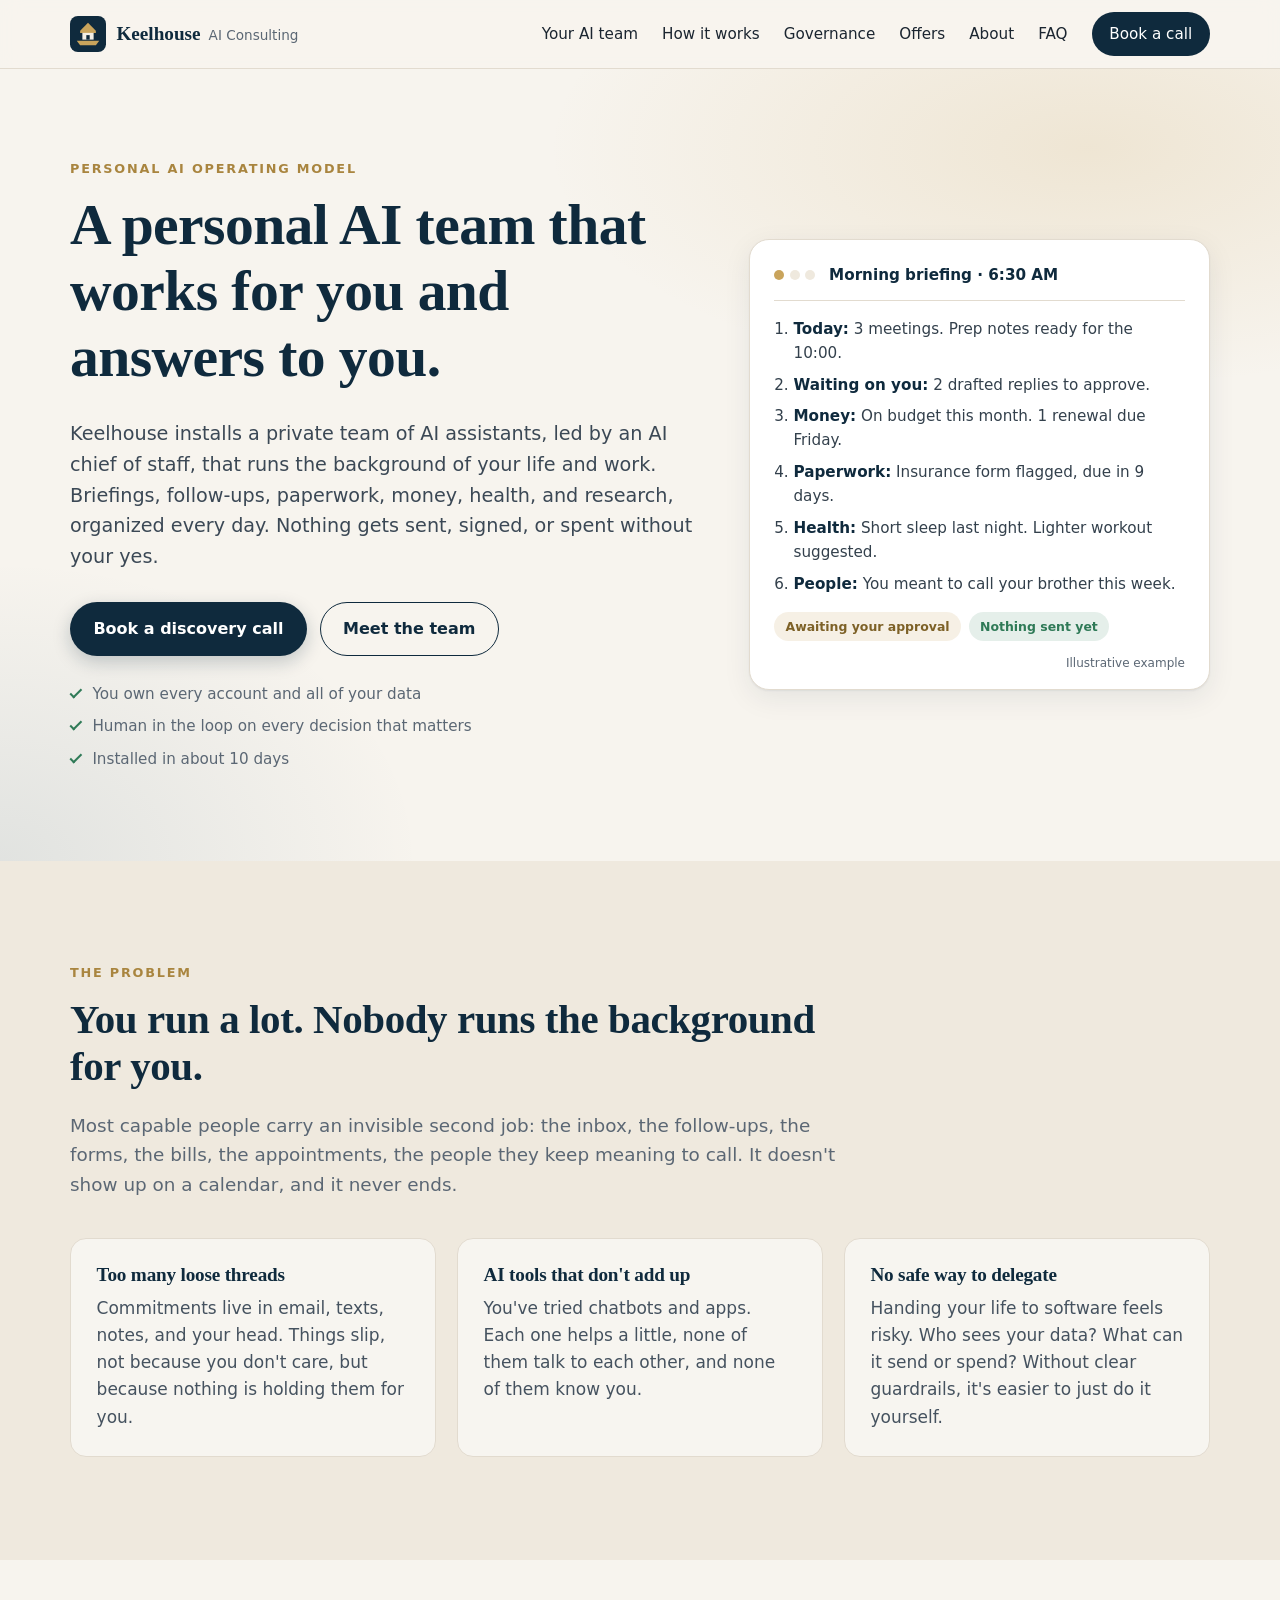
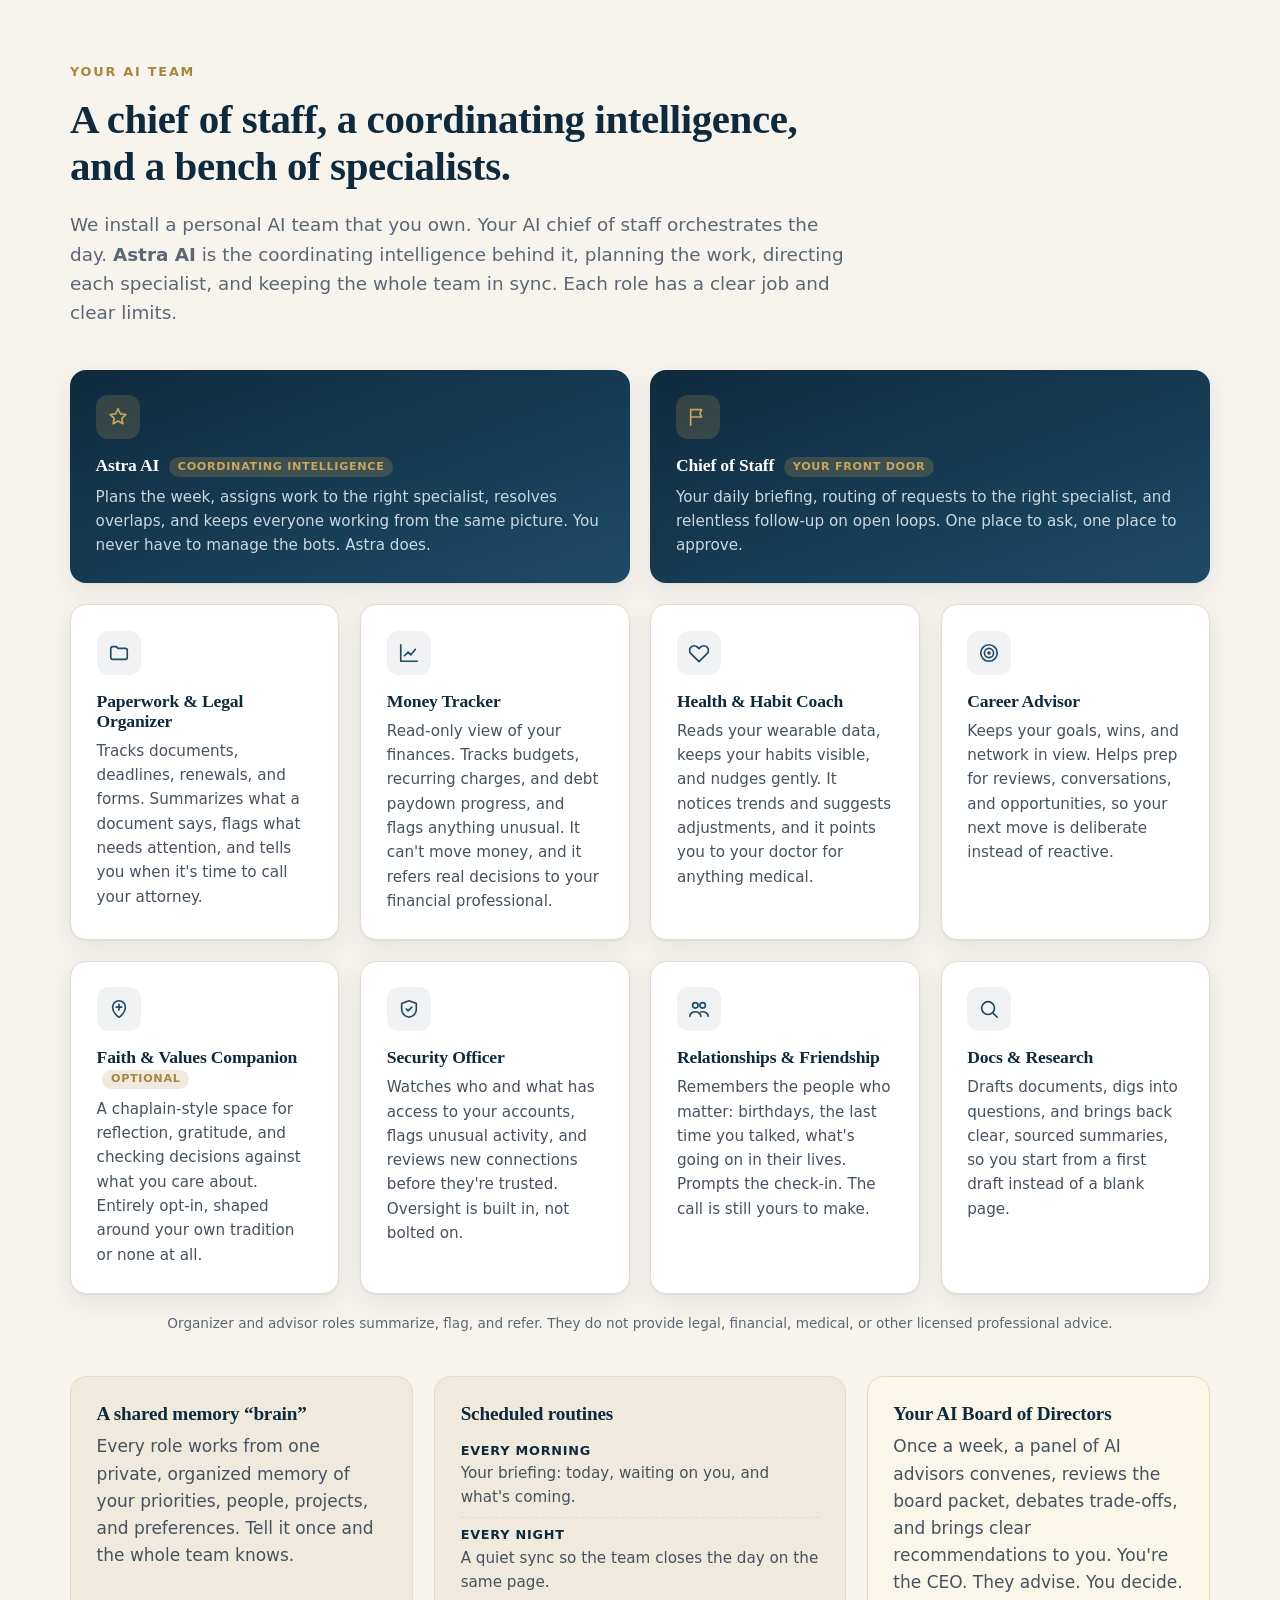
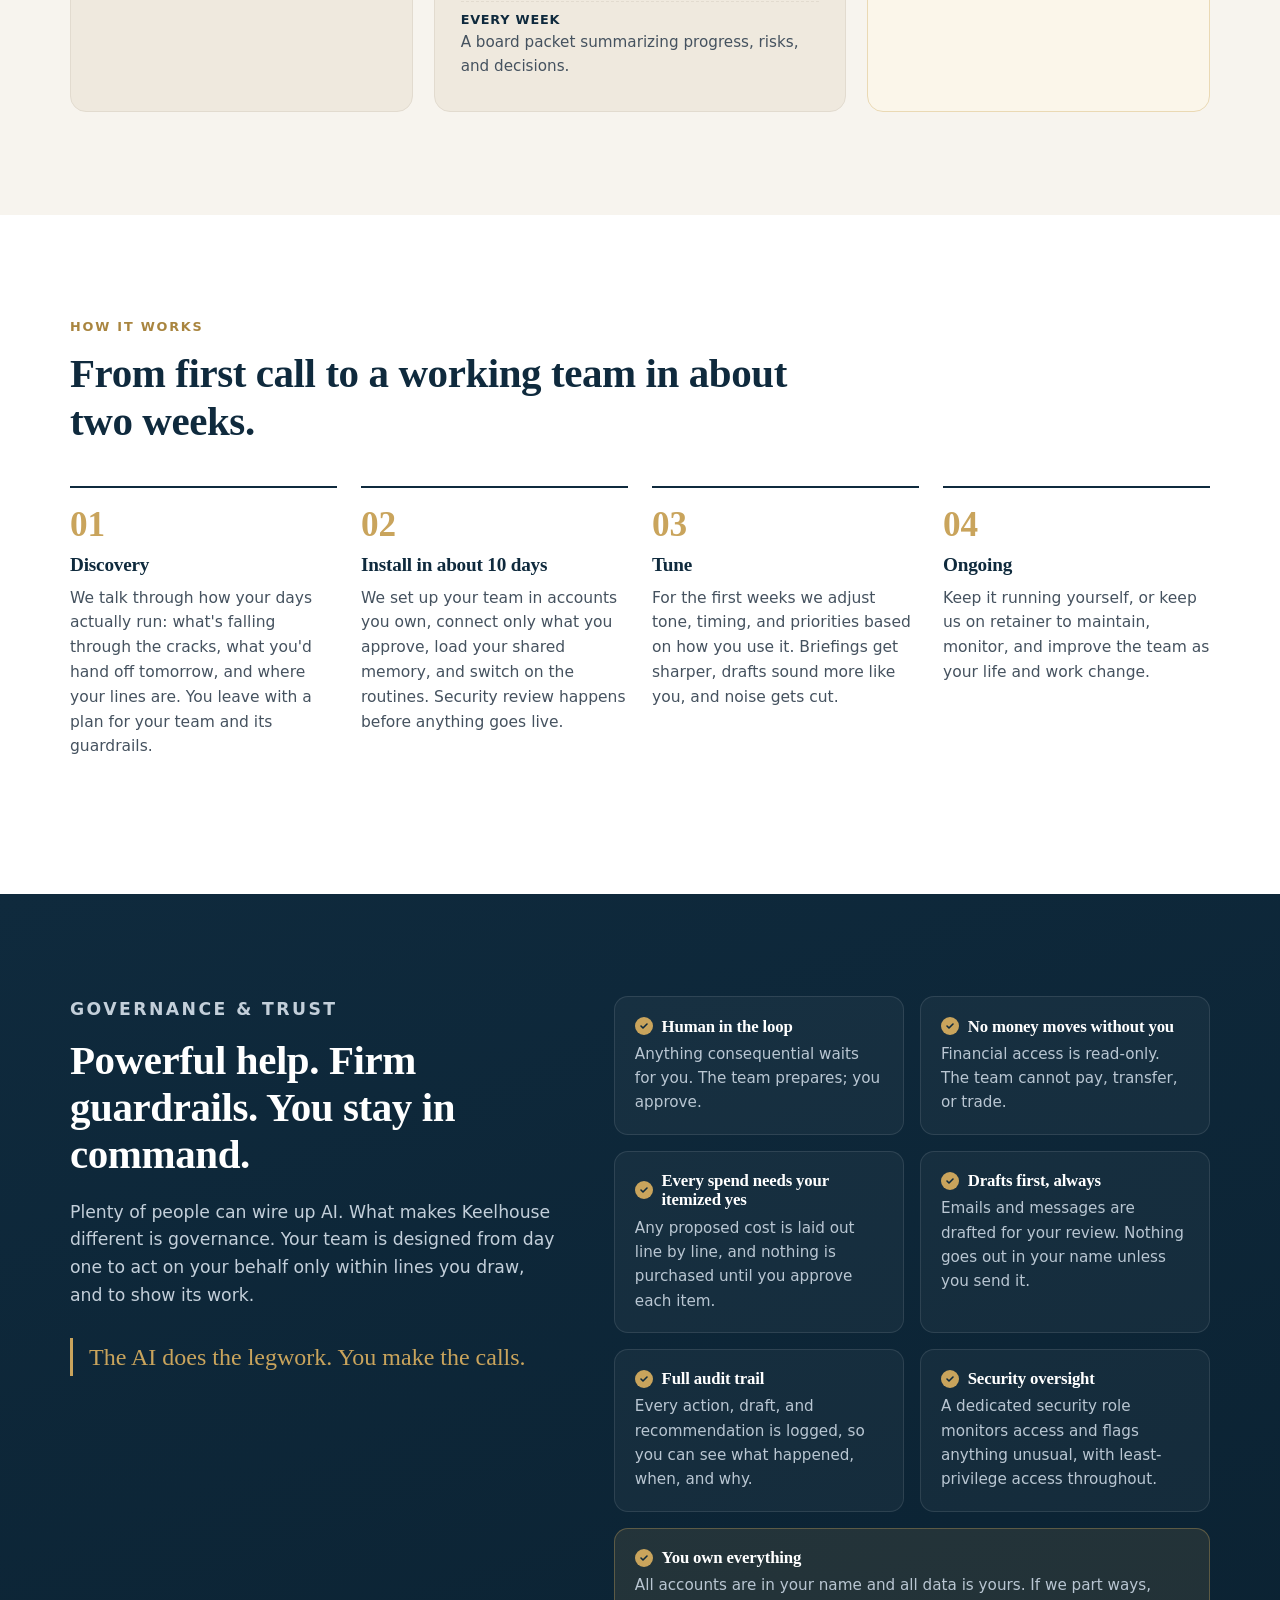
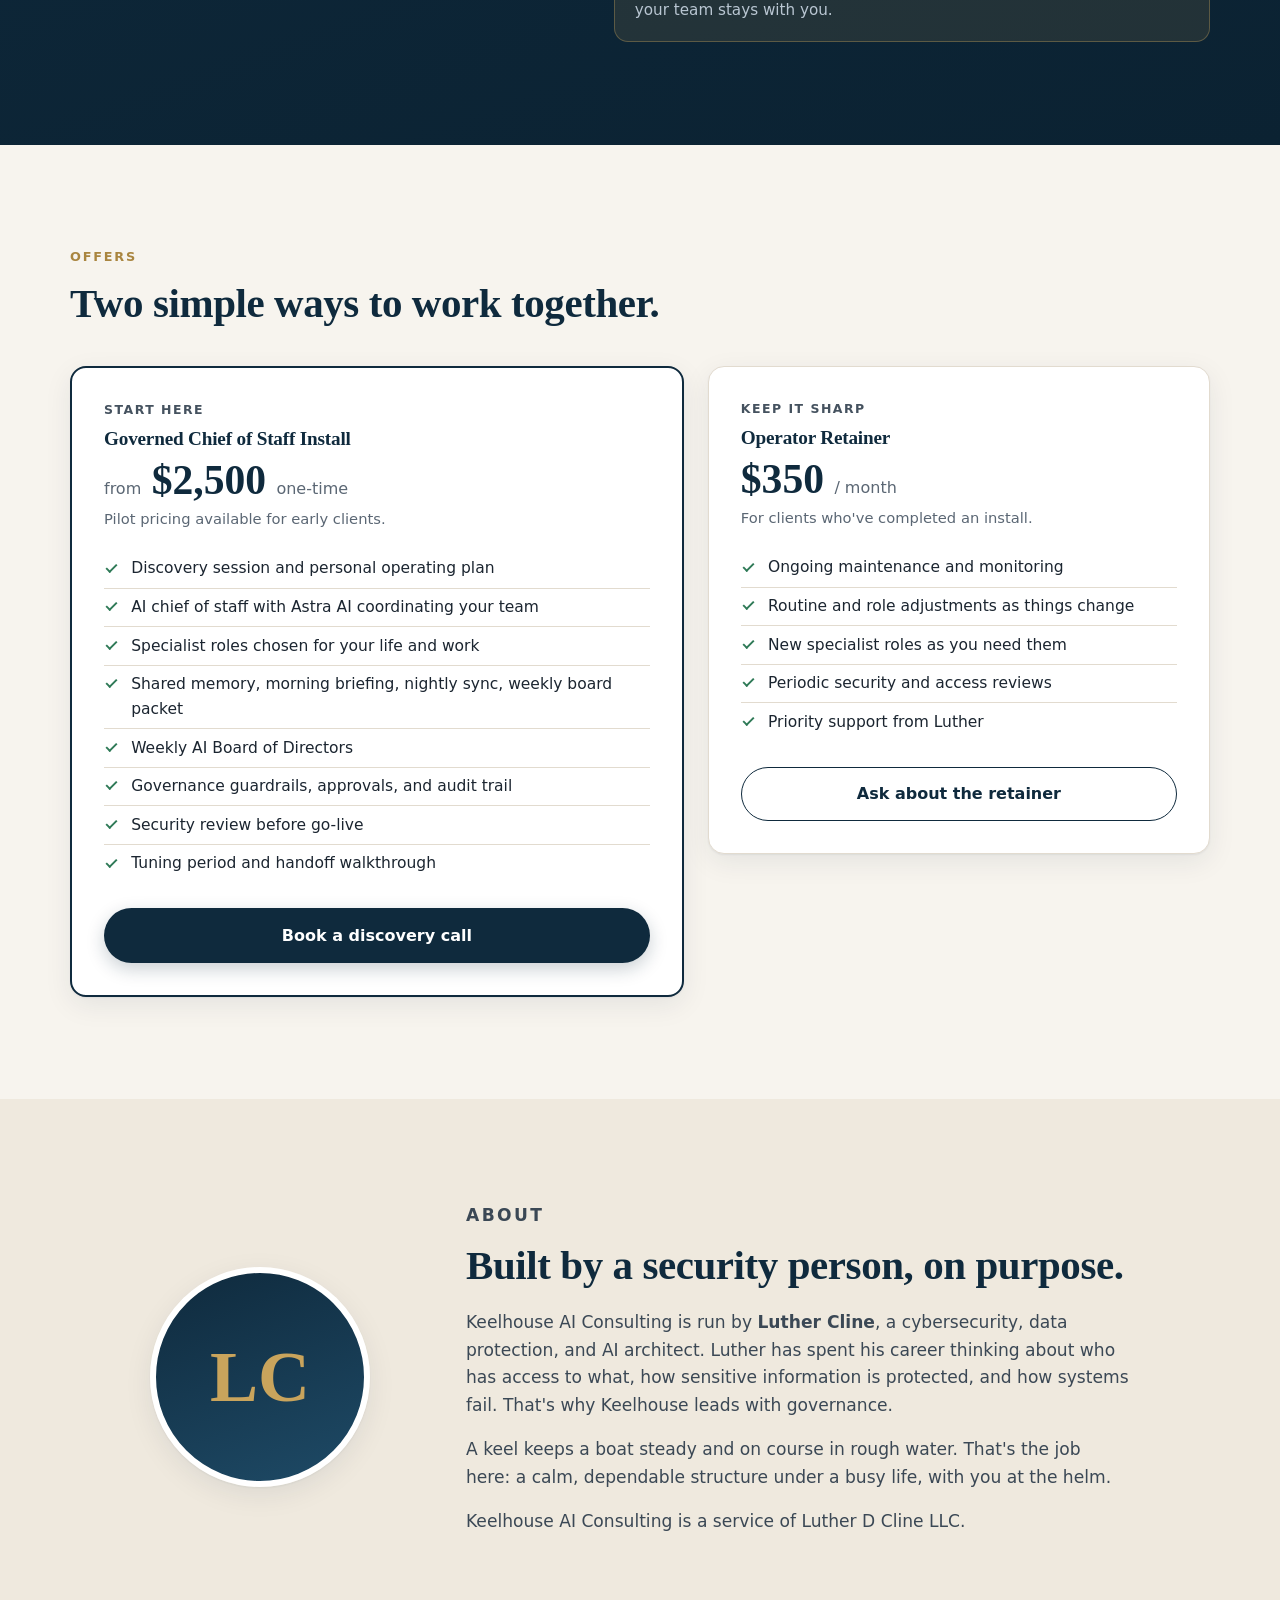
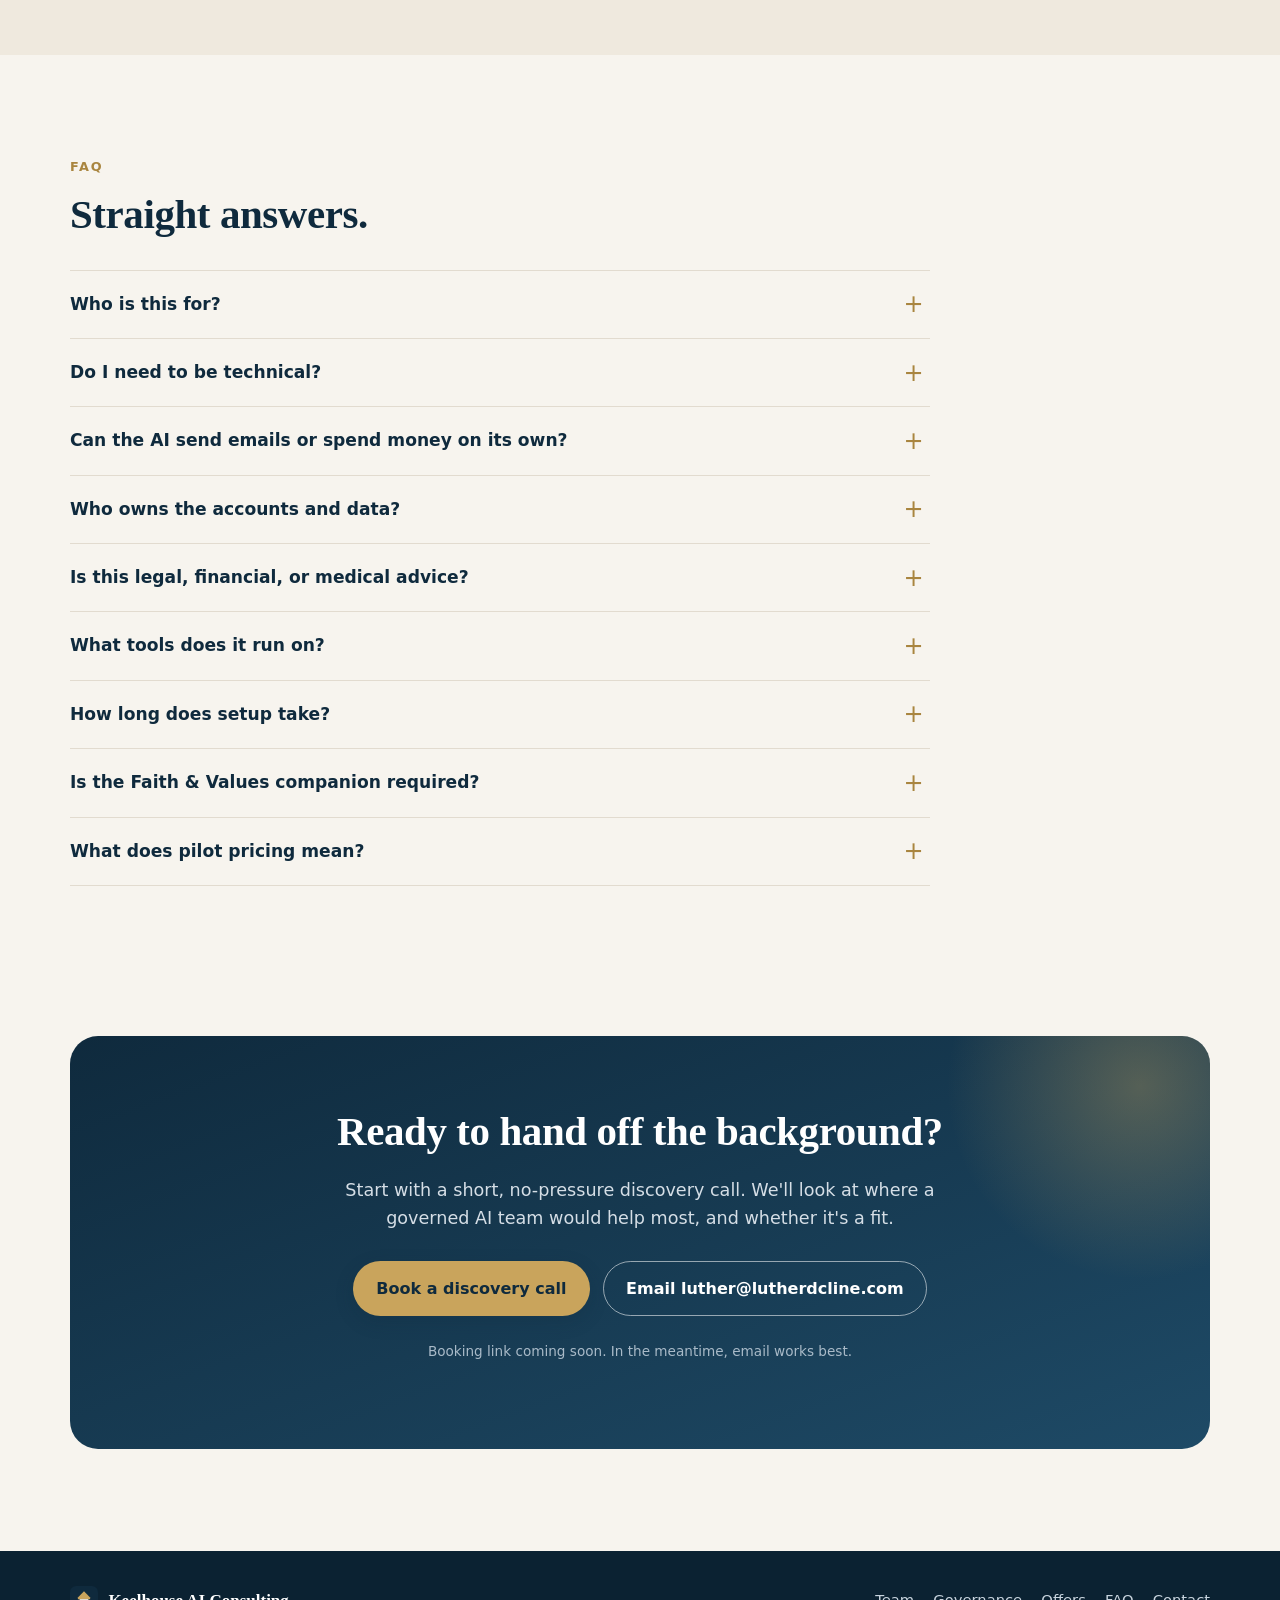
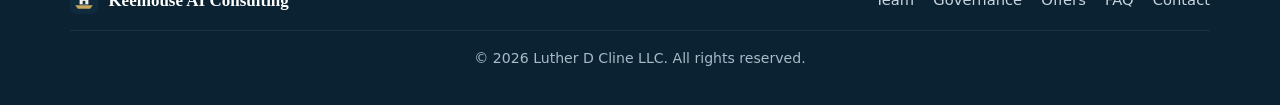
==== keelhouse/index.html @ 2bd62b3f "Add Keelhouse AI Consulting section" ====
<!doctype html>
<html lang="en">
<head>
  <meta charset="utf-8">
  <meta name="viewport" content="width=device-width, initial-scale=1">
  <title>Keelhouse AI Consulting | A Personal AI Team You Own and Govern</title>
  <meta name="description" content="Keelhouse installs a governed, personal AI team for founders, executives, and busy professionals. You stay in charge: an AI chief of staff, specialist roles, shared memory, and a weekly AI Board of Directors, all behind your approval.">
  <meta property="og:title" content="Keelhouse AI Consulting">
  <meta property="og:description" content="A personal AI team you own. Governed by you, run by an AI chief of staff.">
  <link rel="icon" href="assets/favicon.svg" type="image/svg+xml">
  <link rel="stylesheet" href="styles.css">
</head>
<body>
  <a class="skip-link" href="#main">Skip to content</a>

  <header class="site-header">
    <div class="container header-inner">
      <a class="brand" href="#top" aria-label="Keelhouse AI Consulting home">
        <img src="assets/logo.svg" alt="" width="36" height="36">
        <span class="brand-name">Keelhouse <span>AI Consulting</span></span>
      </a>
      <button class="nav-toggle" aria-expanded="false" aria-controls="site-nav">
        <span class="sr-only">Menu</span><span class="bar"></span><span class="bar"></span><span class="bar"></span>
      </button>
      <nav id="site-nav" class="site-nav" aria-label="Primary">
        <a href="#team">Your AI team</a>
        <a href="#how">How it works</a>
        <a href="#governance">Governance</a>
        <a href="#offers">Offers</a>
        <a href="#about">About</a>
        <a href="#faq">FAQ</a>
        <a class="btn btn-small" href="#contact">Book a call</a>
      </nav>
    </div>
  </header>

  <main id="main">
    <!-- HERO -->
    <section class="hero" id="top">
      <div class="container hero-grid">
        <div class="hero-copy">
          <p class="eyebrow">Personal AI operating model</p>
          <h1>A personal AI team that works for you&nbsp;and answers to you.</h1>
          <p class="lede">Keelhouse installs a private team of AI assistants, led by an AI chief of staff, that runs the background of your life and work. Briefings, follow-ups, paperwork, money, health, and research, organized every day. Nothing gets sent, signed, or spent without your yes.</p>
          <div class="hero-actions">
            <a class="btn btn-primary" href="#contact">Book a discovery call</a>
            <a class="btn btn-ghost" href="#team">Meet the team</a>
          </div>
          <ul class="hero-points">
            <li>You own every account and all of your data</li>
            <li>Human in the loop on every decision that matters</li>
            <li>Installed in about 10 days</li>
          </ul>
        </div>
        <aside class="hero-card" aria-label="Example morning briefing">
          <div class="hero-card-head">
            <span class="dot"></span><span class="dot"></span><span class="dot"></span>
            <span class="hero-card-title">Morning briefing &middot; 6:30 AM</span>
          </div>
          <ol class="brief">
            <li><strong>Today:</strong> 3 meetings. Prep notes ready for the 10:00.</li>
            <li><strong>Waiting on you:</strong> 2 drafted replies to approve.</li>
            <li><strong>Money:</strong> On budget this month. 1 renewal due Friday.</li>
            <li><strong>Paperwork:</strong> Insurance form flagged, due in 9 days.</li>
            <li><strong>Health:</strong> Short sleep last night. Lighter workout suggested.</li>
            <li><strong>People:</strong> You meant to call your brother this week.</li>
          </ol>
          <div class="approve-row">
            <span class="pill pill-wait">Awaiting your approval</span>
            <span class="pill pill-ok">Nothing sent yet</span>
          </div>
          <p class="hero-card-note">Illustrative example</p>
        </aside>
      </div>
    </section>

    <!-- PROBLEM -->
    <section class="section problem" id="problem">
      <div class="container narrow">
        <p class="eyebrow">The problem</p>
        <h2>You run a lot. Nobody runs the background for you.</h2>
        <p class="section-lede">Most capable people carry an invisible second job: the inbox, the follow-ups, the forms, the bills, the appointments, the people they keep meaning to call. It doesn't show up on a calendar, and it never ends.</p>
      </div>
      <div class="container cards-3">
        <div class="card plain">
          <h3>Too many loose threads</h3>
          <p>Commitments live in email, texts, notes, and your head. Things slip, not because you don't care, but because nothing is holding them for you.</p>
        </div>
        <div class="card plain">
          <h3>AI tools that don't add up</h3>
          <p>You've tried chatbots and apps. Each one helps a little, none of them talk to each other, and none of them know you.</p>
        </div>
        <div class="card plain">
          <h3>No safe way to delegate</h3>
          <p>Handing your life to software feels risky. Who sees your data? What can it send or spend? Without clear guardrails, it's easier to just do it yourself.</p>
        </div>
      </div>
    </section>

    <!-- TEAM -->
    <section class="section team" id="team">
      <div class="container narrow">
        <p class="eyebrow">Your AI team</p>
        <h2>A chief of staff, a coordinating intelligence, and a bench of specialists.</h2>
        <p class="section-lede">We install a personal AI team that you own. Your AI chief of staff orchestrates the day. <strong>Astra AI</strong> is the coordinating intelligence behind it, planning the work, directing each specialist, and keeping the whole team in sync. Each role has a clear job and clear limits.</p>
      </div>

      <div class="container">
        <div class="lead-roles">
          <article class="card role role-lead">
            <div class="role-icon" aria-hidden="true"><svg viewBox="0 0 24 24" width="22" height="22" fill="none" stroke="currentColor" stroke-width="1.8" stroke-linecap="round" stroke-linejoin="round"><path d="M12 3l2.6 5.6 6 .7-4.5 4.1 1.2 6L12 16.4 6.7 19.4l1.2-6L3.4 9.3l6-.7z"/></svg></div>
            <h3>Astra AI <span class="tag">Coordinating intelligence</span></h3>
            <p>Plans the week, assigns work to the right specialist, resolves overlaps, and keeps everyone working from the same picture. You never have to manage the bots. Astra does.</p>
          </article>
          <article class="card role role-lead">
            <div class="role-icon" aria-hidden="true"><svg viewBox="0 0 24 24" width="22" height="22" fill="none" stroke="currentColor" stroke-width="1.8" stroke-linecap="round" stroke-linejoin="round"><path d="M4 21V4"/><path d="M4 4h12l-2 4 2 4H4"/></svg></div>
            <h3>Chief of Staff <span class="tag">Your front door</span></h3>
            <p>Your daily briefing, routing of requests to the right specialist, and relentless follow-up on open loops. One place to ask, one place to approve.</p>
          </article>
        </div>

        <div class="roles-grid">
          <article class="card role">
            <div class="role-icon" aria-hidden="true"><svg viewBox="0 0 24 24" width="22" height="22" fill="none" stroke="currentColor" stroke-width="1.8" stroke-linecap="round" stroke-linejoin="round"><path d="M3 7a2 2 0 0 1 2-2h4l2 2h8a2 2 0 0 1 2 2v8a2 2 0 0 1-2 2H5a2 2 0 0 1-2-2z"/></svg></div>
            <h3>Paperwork &amp; Legal Organizer</h3>
            <p>Tracks documents, deadlines, renewals, and forms. Summarizes what a document says, flags what needs attention, and tells you when it's time to call your attorney.</p>
          </article>
          <article class="card role">
            <div class="role-icon" aria-hidden="true"><svg viewBox="0 0 24 24" width="22" height="22" fill="none" stroke="currentColor" stroke-width="1.8" stroke-linecap="round" stroke-linejoin="round"><path d="M3 3v18h18"/><path d="M7 15l4-4 3 3 5-6"/></svg></div>
            <h3>Money Tracker</h3>
            <p>Read-only view of your finances. Tracks budgets, recurring charges, and debt paydown progress, and flags anything unusual. It can't move money, and it refers real decisions to your financial professional.</p>
          </article>
          <article class="card role">
            <div class="role-icon" aria-hidden="true"><svg viewBox="0 0 24 24" width="22" height="22" fill="none" stroke="currentColor" stroke-width="1.8" stroke-linecap="round" stroke-linejoin="round"><path d="M20.8 5.6a5 5 0 0 0-7.1 0L12 7.3l-1.7-1.7a5 5 0 0 0-7.1 7.1L12 21.5l8.8-8.8a5 5 0 0 0 0-7.1z"/></svg></div>
            <h3>Health &amp; Habit Coach</h3>
            <p>Reads your wearable data, keeps your habits visible, and nudges gently. It notices trends and suggests adjustments, and it points you to your doctor for anything medical.</p>
          </article>
          <article class="card role">
            <div class="role-icon" aria-hidden="true"><svg viewBox="0 0 24 24" width="22" height="22" fill="none" stroke="currentColor" stroke-width="1.8" stroke-linecap="round" stroke-linejoin="round"><circle cx="12" cy="12" r="9"/><circle cx="12" cy="12" r="5"/><circle cx="12" cy="12" r="1"/></svg></div>
            <h3>Career Advisor</h3>
            <p>Keeps your goals, wins, and network in view. Helps prep for reviews, conversations, and opportunities, so your next move is deliberate instead of reactive.</p>
          </article>
          <article class="card role">
            <div class="role-icon" aria-hidden="true"><svg viewBox="0 0 24 24" width="22" height="22" fill="none" stroke="currentColor" stroke-width="1.8" stroke-linecap="round" stroke-linejoin="round"><path d="M12 21s-7-4.5-7-11a7 7 0 0 1 14 0c0 6.5-7 11-7 11z"/><path d="M12 7v6M9 10h6"/></svg></div>
            <h3>Faith &amp; Values Companion <span class="tag tag-soft">Optional</span></h3>
            <p>A chaplain-style space for reflection, gratitude, and checking decisions against what you care about. Entirely opt-in, shaped around your own tradition or none at all.</p>
          </article>
          <article class="card role">
            <div class="role-icon" aria-hidden="true"><svg viewBox="0 0 24 24" width="22" height="22" fill="none" stroke="currentColor" stroke-width="1.8" stroke-linecap="round" stroke-linejoin="round"><path d="M12 3l8 3v6c0 5-3.5 8-8 9-4.5-1-8-4-8-9V6z"/><path d="M9 12l2 2 4-4"/></svg></div>
            <h3>Security Officer</h3>
            <p>Watches who and what has access to your accounts, flags unusual activity, and reviews new connections before they're trusted. Oversight is built in, not bolted on.</p>
          </article>
          <article class="card role">
            <div class="role-icon" aria-hidden="true"><svg viewBox="0 0 24 24" width="22" height="22" fill="none" stroke="currentColor" stroke-width="1.8" stroke-linecap="round" stroke-linejoin="round"><circle cx="8" cy="8" r="3"/><circle cx="16" cy="8" r="3"/><path d="M2 20c0-3 3-5 6-5s6 2 6 5"/><path d="M14 15.3c.6-.2 1.3-.3 2-.3 3 0 6 2 6 5"/></svg></div>
            <h3>Relationships &amp; Friendship</h3>
            <p>Remembers the people who matter: birthdays, the last time you talked, what's going on in their lives. Prompts the check-in. The call is still yours to make.</p>
          </article>
          <article class="card role">
            <div class="role-icon" aria-hidden="true"><svg viewBox="0 0 24 24" width="22" height="22" fill="none" stroke="currentColor" stroke-width="1.8" stroke-linecap="round" stroke-linejoin="round"><circle cx="11" cy="11" r="7"/><path d="M21 21l-4.3-4.3"/></svg></div>
            <h3>Docs &amp; Research</h3>
            <p>Drafts documents, digs into questions, and brings back clear, sourced summaries, so you start from a first draft instead of a blank page.</p>
          </article>
        </div>

        <p class="fine-print">Organizer and advisor roles summarize, flag, and refer. They do not provide legal, financial, medical, or other licensed professional advice.</p>

        <div class="system-grid">
          <div class="card system">
            <h3>A shared memory &ldquo;brain&rdquo;</h3>
            <p>Every role works from one private, organized memory of your priorities, people, projects, and preferences. Tell it once and the whole team knows.</p>
          </div>
          <div class="card system">
            <h3>Scheduled routines</h3>
            <ul class="routine-list">
              <li><span>Every morning</span> Your briefing: today, waiting on you, and what's coming.</li>
              <li><span>Every night</span> A quiet sync so the team closes the day on the same page.</li>
              <li><span>Every week</span> A board packet summarizing progress, risks, and decisions.</li>
            </ul>
          </div>
          <div class="card system board">
            <h3>Your AI Board of Directors</h3>
            <p>Once a week, a panel of AI advisors convenes, reviews the board packet, debates trade-offs, and brings clear recommendations to you. You're the CEO. They advise. You decide.</p>
          </div>
        </div>
      </div>
    </section>

    <!-- HOW IT WORKS -->
    <section class="section how" id="how">
      <div class="container narrow">
        <p class="eyebrow">How it works</p>
        <h2>From first call to a working team in about two weeks.</h2>
      </div>
      <ol class="container steps">
        <li class="step">
          <span class="step-num">01</span>
          <h3>Discovery</h3>
          <p>We talk through how your days actually run: what's falling through the cracks, what you'd hand off tomorrow, and where your lines are. You leave with a plan for your team and its guardrails.</p>
        </li>
        <li class="step">
          <span class="step-num">02</span>
          <h3>Install in about 10 days</h3>
          <p>We set up your team in accounts you own, connect only what you approve, load your shared memory, and switch on the routines. Security review happens before anything goes live.</p>
        </li>
        <li class="step">
          <span class="step-num">03</span>
          <h3>Tune</h3>
          <p>For the first weeks we adjust tone, timing, and priorities based on how you use it. Briefings get sharper, drafts sound more like you, and noise gets cut.</p>
        </li>
        <li class="step">
          <span class="step-num">04</span>
          <h3>Ongoing</h3>
          <p>Keep it running yourself, or keep us on retainer to maintain, monitor, and improve the team as your life and work change.</p>
        </li>
      </ol>
    </section>

    <!-- GOVERNANCE -->
    <section class="section governance" id="governance">
      <div class="container gov-grid">
        <div class="gov-intro">
          <p class="eyebrow eyebrow-light">Governance &amp; trust</p>
          <h2>Powerful help. Firm guardrails. You stay in command.</h2>
          <p>Plenty of people can wire up AI. What makes Keelhouse different is governance. Your team is designed from day one to act on your behalf only within lines you draw, and to show its work.</p>
          <p class="gov-quote">The AI does the legwork. You make the calls.</p>
        </div>
        <ul class="gov-list">
          <li>
            <h3>Human in the loop</h3>
            <p>Anything consequential waits for you. The team prepares; you approve.</p>
          </li>
          <li>
            <h3>No money moves without you</h3>
            <p>Financial access is read-only. The team cannot pay, transfer, or trade.</p>
          </li>
          <li>
            <h3>Every spend needs your itemized yes</h3>
            <p>Any proposed cost is laid out line by line, and nothing is purchased until you approve each item.</p>
          </li>
          <li>
            <h3>Drafts first, always</h3>
            <p>Emails and messages are drafted for your review. Nothing goes out in your name unless you send it.</p>
          </li>
          <li>
            <h3>Full audit trail</h3>
            <p>Every action, draft, and recommendation is logged, so you can see what happened, when, and why.</p>
          </li>
          <li>
            <h3>Security oversight</h3>
            <p>A dedicated security role monitors access and flags anything unusual, with least-privilege access throughout.</p>
          </li>
          <li>
            <h3>You own everything</h3>
            <p>All accounts are in your name and all data is yours. If we part ways, your team stays with you.</p>
          </li>
        </ul>
      </div>
    </section>

    <!-- OFFERS -->
    <section class="section offers" id="offers">
      <div class="container narrow">
        <p class="eyebrow">Offers</p>
        <h2>Two simple ways to work together.</h2>
      </div>
      <div class="container offers-grid">
        <article class="card offer offer-featured">
          <p class="offer-label">Start here</p>
          <h3>Governed Chief of Staff Install</h3>
          <p class="price"><span class="from">from</span> $2,500 <span class="unit">one-time</span></p>
          <p class="offer-note">Pilot pricing available for early clients.</p>
          <ul class="checks">
            <li>Discovery session and personal operating plan</li>
            <li>AI chief of staff with Astra AI coordinating your team</li>
            <li>Specialist roles chosen for your life and work</li>
            <li>Shared memory, morning briefing, nightly sync, weekly board packet</li>
            <li>Weekly AI Board of Directors</li>
            <li>Governance guardrails, approvals, and audit trail</li>
            <li>Security review before go-live</li>
            <li>Tuning period and handoff walkthrough</li>
          </ul>
          <a class="btn btn-primary btn-block" href="#contact">Book a discovery call</a>
        </article>
        <article class="card offer">
          <p class="offer-label">Keep it sharp</p>
          <h3>Operator Retainer</h3>
          <p class="price">$350 <span class="unit">/ month</span></p>
          <p class="offer-note">For clients who've completed an install.</p>
          <ul class="checks">
            <li>Ongoing maintenance and monitoring</li>
            <li>Routine and role adjustments as things change</li>
            <li>New specialist roles as you need them</li>
            <li>Periodic security and access reviews</li>
            <li>Priority support from Luther</li>
          </ul>
          <a class="btn btn-ghost btn-block" href="#contact">Ask about the retainer</a>
        </article>
      </div>
    </section>

    <!-- ABOUT -->
    <section class="section about" id="about">
      <div class="container about-grid">
        <div class="about-mark" aria-hidden="true">
          <div class="monogram">LC</div>
        </div>
        <div>
          <p class="eyebrow">About</p>
          <h2>Built by a security person, on purpose.</h2>
          <p>Keelhouse AI Consulting is run by <strong>Luther Cline</strong>, a cybersecurity, data protection, and AI architect. Luther has spent his career thinking about who has access to what, how sensitive information is protected, and how systems fail. That's why Keelhouse leads with governance.</p>
          <p>A keel keeps a boat steady and on course in rough water. That's the job here: a calm, dependable structure under a busy life, with you at the helm.</p>
          <p class="small muted">Keelhouse AI Consulting is a service of Luther D Cline LLC.</p>
        </div>
      </div>
    </section>

    <!-- FAQ -->
    <section class="section faq" id="faq">
      <div class="container narrow">
        <p class="eyebrow">FAQ</p>
        <h2>Straight answers.</h2>
        <div class="faq-list">
          <details>
            <summary>Who is this for?</summary>
            <p>Founders, executives, and busy professionals who want real leverage from AI without giving up control. If you have more to track than hours to track it, this is for you.</p>
          </details>
          <details>
            <summary>Do I need to be technical?</summary>
            <p>No. We handle the setup. Day to day, you read a briefing and approve or decline what the team proposes, in plain language.</p>
          </details>
          <details>
            <summary>Can the AI send emails or spend money on its own?</summary>
            <p>No. Messages are drafted for your approval first. Financial access is read-only, and any proposed spend needs your itemized yes before anything happens.</p>
          </details>
          <details>
            <summary>Who owns the accounts and data?</summary>
            <p>You do. Everything is set up in accounts in your name. If we stop working together, your team and your data stay with you.</p>
          </details>
          <details>
            <summary>Is this legal, financial, or medical advice?</summary>
            <p>No. The organizer and advisor roles summarize, flag, and help you prepare. For decisions that need a licensed professional, they point you to one.</p>
          </details>
          <details>
            <summary>What tools does it run on?</summary>
            <p>Mainstream, well-established platforms you can see and control, connected only where you approve. We focus on the outcome and the guardrails, and we walk you through exactly what's connected during your install.</p>
          </details>
          <details>
            <summary>How long does setup take?</summary>
            <p>About 10 days from kickoff to a working team, followed by a tuning period as the team learns how you like things done.</p>
          </details>
          <details>
            <summary>Is the Faith &amp; Values companion required?</summary>
            <p>Not at all. It's optional, and you choose whether to include it and how it should reflect your own beliefs.</p>
          </details>
          <details>
            <summary>What does pilot pricing mean?</summary>
            <p>We're taking on a small number of early clients at a reduced install rate in exchange for candid feedback. Ask on your discovery call.</p>
          </details>
        </div>
      </div>
    </section>

    <!-- CONTACT -->
    <section class="section contact" id="contact">
      <div class="container contact-box">
        <h2>Ready to hand off the background?</h2>
        <p>Start with a short, no-pressure discovery call. We'll look at where a governed AI team would help most, and whether it's a fit.</p>
        <div class="hero-actions center">
          <!-- PLACEHOLDER: replace href with the real booking link (e.g., scheduling page URL) -->
          <a class="btn btn-primary" href="#" data-placeholder="booking-link" aria-label="Book a discovery call (booking link coming soon)">Book a discovery call</a>
          <a class="btn btn-ghost-light" href="mailto:luther@lutherdcline.com?subject=Keelhouse%20discovery%20call">Email luther@lutherdcline.com</a>
        </div>
        <p class="small placeholder-note">Booking link coming soon. In the meantime, email works best.</p>
      </div>
    </section>
  </main>

  <footer class="site-footer">
    <div class="container footer-inner">
      <div class="brand brand-footer">
        <img src="assets/logo.svg" alt="" width="28" height="28">
        <span>Keelhouse AI Consulting</span>
      </div>
      <nav aria-label="Footer">
        <a href="#team">Team</a>
        <a href="#governance">Governance</a>
        <a href="#offers">Offers</a>
        <a href="#faq">FAQ</a>
        <a href="mailto:luther@lutherdcline.com">Contact</a>
      </nav>
      <p class="copyright">&copy; 2026 Luther D Cline LLC. All rights reserved.</p>
    </div>
  </footer>

  <script src="script.js" defer></script>
</body>
</html>
---- keelhouse/styles.css ----
/* Keelhouse AI Consulting — static styles. No build step. */
:root{
  --navy:#0f2a3d; --navy-2:#163a52; --navy-3:#1e4a66;
  --brass:#c9a45c; --brass-d:#a9853f;
  --paper:#f7f4ee; --paper-2:#efe9de; --white:#fff;
  --ink:#1b2530; --muted:#5b6774; --line:#e2dbcf;
  --ok:#2f7a57; --wait:#a9853f;
  --radius:16px; --shadow:0 1px 2px rgba(15,42,61,.06),0 8px 28px rgba(15,42,61,.08);
  --serif:"Iowan Old Style","Palatino Linotype",Palatino,"Book Antiqua",Georgia,"Times New Roman",serif;
  --sans:Inter,ui-sans-serif,system-ui,-apple-system,"Segoe UI",Roboto,"Helvetica Neue",Arial,sans-serif;
}
*,*::before,*::after{box-sizing:border-box}
html{scroll-behavior:smooth;scroll-padding-top:80px}
body{margin:0;font-family:var(--sans);color:var(--ink);background:var(--paper);line-height:1.6;font-size:17px;-webkit-font-smoothing:antialiased}
img,svg{display:block;max-width:100%}
a{color:var(--navy-3)}
h1,h2,h3{font-family:var(--serif);color:var(--navy);line-height:1.15;margin:0 0 .5em;font-weight:700;letter-spacing:-.01em}
h1{font-size:clamp(2.2rem,4.6vw,3.6rem)}
h2{font-size:clamp(1.8rem,3.2vw,2.6rem)}
h3{font-size:1.2rem}
p{margin:0 0 1em}
.container{width:min(1140px,100% - 2.5rem);margin-inline:auto}
.narrow > *{max-width:780px}
.faq .narrow > *{max-width:860px}
.sr-only{position:absolute;width:1px;height:1px;overflow:hidden;clip:rect(0 0 0 0);white-space:nowrap}
.skip-link{position:absolute;left:-999px;top:0;background:var(--navy);color:#fff;padding:.6rem 1rem;z-index:100}
.skip-link:focus{left:1rem}
.small{font-size:.9rem}.muted{color:var(--muted)}
.eyebrow{font-size:.8rem;font-weight:700;letter-spacing:.14em;text-transform:uppercase;color:var(--brass-d);margin-bottom:.8rem}
.eyebrow-light{color:var(--brass)}
.section{padding:clamp(4rem,8vw,6.5rem) 0}
.section-lede{font-size:1.15rem;color:var(--muted)}

/* Buttons */
.btn{display:inline-flex;align-items:center;justify-content:center;gap:.5rem;padding:.85rem 1.4rem;border-radius:999px;font-weight:600;text-decoration:none;border:1.5px solid transparent;transition:transform .15s ease,background .15s ease,box-shadow .15s ease;font-size:1rem}
.btn:hover{transform:translateY(-1px)}
.btn:focus-visible,a:focus-visible,summary:focus-visible,button:focus-visible{outline:3px solid var(--brass);outline-offset:3px}
.btn-primary{background:var(--navy);color:#fff;box-shadow:0 6px 18px rgba(15,42,61,.22)}
.btn-primary:hover{background:var(--navy-2)}
.btn-ghost{border-color:var(--navy);color:var(--navy);background:transparent}
.btn-ghost:hover{background:rgba(15,42,61,.06)}
.btn-ghost-light{border-color:rgba(255,255,255,.55);color:#fff}
.btn-ghost-light:hover{background:rgba(255,255,255,.08)}
.btn-small{padding:.55rem 1.05rem;font-size:.92rem;background:var(--navy);color:#fff !important}
.btn-block{width:100%}

/* Header */
.site-header{position:sticky;top:0;z-index:50;background:rgba(247,244,238,.88);backdrop-filter:saturate(1.4) blur(10px);border-bottom:1px solid var(--line)}
.header-inner{display:flex;align-items:center;justify-content:space-between;height:68px}
.brand{display:flex;align-items:center;gap:.65rem;text-decoration:none;color:var(--navy)}
.brand-name{font-family:var(--serif);font-weight:700;font-size:1.2rem}
.brand-name span{font-family:var(--sans);font-weight:500;font-size:.85rem;color:var(--muted);margin-left:.2rem}
.site-nav{display:flex;align-items:center;gap:1.5rem}
.site-nav a{text-decoration:none;color:var(--ink);font-size:.95rem;font-weight:500}
.site-nav a:not(.btn):hover{color:var(--brass-d)}
.nav-toggle{display:none;background:none;border:0;padding:.5rem;cursor:pointer}
.nav-toggle .bar{display:block;width:22px;height:2px;background:var(--navy);margin:5px 0;border-radius:2px}

/* Hero */
.hero{padding:clamp(3.5rem,7vw,6rem) 0 clamp(4rem,7vw,6rem);background:
  radial-gradient(900px 400px at 85% 10%,rgba(201,164,92,.18),transparent 60%),
  radial-gradient(700px 500px at 0% 100%,rgba(30,74,102,.10),transparent 60%),var(--paper)}
.hero-grid{display:grid;grid-template-columns:1.15fr .85fr;gap:3.5rem;align-items:center}
.lede{font-size:1.2rem;color:#3b4855;max-width:40em}
.hero-actions{display:flex;flex-wrap:wrap;gap:.8rem;margin:1.8rem 0 1.6rem}
.hero-actions.center{justify-content:center}
.hero-points{list-style:none;padding:0;margin:0;display:flex;flex-wrap:wrap;gap:.5rem 1.4rem;color:var(--muted);font-size:.95rem}
.hero-points li{position:relative;padding-left:1.4rem}
.hero-points li::before{content:"";position:absolute;left:0;top:.45em;width:.75rem;height:.4rem;border-left:2px solid var(--ok);border-bottom:2px solid var(--ok);transform:rotate(-45deg)}
.hero-card{background:var(--white);border:1px solid var(--line);border-radius:20px;box-shadow:var(--shadow);padding:1.4rem 1.5rem 1rem;position:relative}
.hero-card::before{content:"";position:absolute;inset:-10px 18px auto auto;width:70px;height:70px;border-radius:50%;background:var(--brass);opacity:.18;filter:blur(2px);z-index:-1}
.hero-card-head{display:flex;align-items:center;gap:.35rem;margin-bottom:1rem;padding-bottom:.8rem;border-bottom:1px solid var(--line)}
.dot{width:10px;height:10px;border-radius:50%;background:var(--paper-2)}
.dot:first-child{background:var(--brass)}
.hero-card-title{margin-left:.5rem;font-weight:600;color:var(--navy);font-size:.95rem}
.brief{margin:0;padding-left:1.2rem;font-size:.95rem;color:#33404c}
.brief li{margin:.45rem 0}
.brief strong{color:var(--navy)}
.approve-row{display:flex;flex-wrap:wrap;gap:.5rem;margin-top:1rem}
.pill{font-size:.78rem;font-weight:600;padding:.3rem .7rem;border-radius:999px}
.pill-wait{background:rgba(201,164,92,.16);color:#7d6127}
.pill-ok{background:rgba(47,122,87,.12);color:var(--ok)}
.hero-card-note{font-size:.75rem;color:var(--muted);text-align:right;margin:.8rem 0 0}

/* Cards */
.card{background:var(--white);border:1px solid var(--line);border-radius:var(--radius);padding:1.6rem;box-shadow:var(--shadow)}
.card.plain{box-shadow:none;background:transparent;border-color:var(--line)}
.cards-3{display:grid;grid-template-columns:repeat(3,1fr);gap:1.3rem;margin-top:2.4rem}
.card p{color:#45525f;margin:0}
.card h3{margin-bottom:.45em}

/* Problem */
.problem{background:var(--paper-2)}
.problem .card.plain{background:rgba(255,255,255,.55)}

/* Team */
.lead-roles{display:grid;grid-template-columns:1fr 1fr;gap:1.3rem;margin:2.6rem 0 1.3rem}
.role-lead{background:linear-gradient(160deg,var(--navy),var(--navy-3));border:0;color:#dfe7ee}
.role-lead h3{color:#fff}
.role-lead p{color:#cbd7e1}
.role-lead .role-icon{background:rgba(201,164,92,.2);color:var(--brass)}
.roles-grid{display:grid;grid-template-columns:repeat(4,1fr);gap:1.3rem}
.role{transition:transform .2s ease,box-shadow .2s ease}
.role:hover{transform:translateY(-3px);box-shadow:0 2px 4px rgba(15,42,61,.06),0 14px 36px rgba(15,42,61,.12)}
.role-icon{width:44px;height:44px;border-radius:12px;display:grid;place-items:center;background:rgba(15,42,61,.06);color:var(--navy-3);margin-bottom:1rem}
.role h3{font-size:1.1rem}
.role p{font-size:.95rem}
.tag{display:inline-block;font-family:var(--sans);font-size:.7rem;font-weight:700;letter-spacing:.06em;text-transform:uppercase;padding:.2rem .55rem;border-radius:999px;background:rgba(201,164,92,.22);color:var(--brass);vertical-align:middle;margin-left:.35rem}
.tag-soft{background:var(--paper-2);color:var(--brass-d)}
.fine-print{font-size:.85rem;color:var(--muted);margin:1.2rem 0 0;text-align:center}
.system-grid{display:grid;grid-template-columns:1fr 1.2fr 1fr;gap:1.3rem;margin-top:2.6rem}
.system{background:var(--paper-2);box-shadow:none}
.system.board{background:#fbf6ea;border-color:#ead9b4}
.routine-list{list-style:none;padding:0;margin:0}
.routine-list li{padding:.45rem 0;border-top:1px dashed var(--line);color:#45525f;font-size:.95rem}
.routine-list li:first-child{border-top:0}
.routine-list span{display:block;font-weight:700;color:var(--navy);font-size:.8rem;letter-spacing:.06em;text-transform:uppercase}

/* How */
.how{background:var(--white)}
.steps{list-style:none;padding:0;display:grid;grid-template-columns:repeat(4,1fr);gap:1.5rem;margin-top:2.6rem;counter-reset:s}
.step{position:relative;padding-top:1.2rem;border-top:2px solid var(--navy)}
.step-num{font-family:var(--serif);font-size:2.2rem;color:var(--brass);font-weight:700;display:block;line-height:1;margin-bottom:.7rem}
.step p{color:#45525f;font-size:.97rem}

/* Governance */
.governance{background:linear-gradient(160deg,var(--navy) 0%,#0b2232 100%);color:#d5dee6}
.governance h2,.governance h3{color:#fff}
.gov-grid{display:grid;grid-template-columns:.9fr 1.1fr;gap:3.5rem;align-items:start}
.gov-intro{position:sticky;top:100px}
.gov-intro p{color:#c3cfda;font-size:1.08rem}
.gov-quote{font-family:var(--serif);font-size:1.5rem !important;color:var(--brass) !important;border-left:3px solid var(--brass);padding-left:1rem;margin-top:1.8rem}
.gov-list{list-style:none;margin:0;padding:0;display:grid;grid-template-columns:1fr 1fr;gap:1rem}
.gov-list li{background:rgba(255,255,255,.04);border:1px solid rgba(255,255,255,.1);border-radius:14px;padding:1.2rem 1.25rem}
.gov-list li:last-child{grid-column:1/-1;background:rgba(201,164,92,.12);border-color:rgba(201,164,92,.35)}
.gov-list h3{font-size:1.05rem;margin-bottom:.35em;display:flex;align-items:center;gap:.55rem}
.gov-list h3::before{content:"";flex:none;width:18px;height:18px;border-radius:50%;background:var(--brass) url("data:image/svg+xml,%3Csvg xmlns='http://www.w3.org/2000/svg' viewBox='0 0 24 24' fill='none' stroke='%230f2a3d' stroke-width='3.2' stroke-linecap='round' stroke-linejoin='round'%3E%3Cpath d='M6 12l4 4 8-8'/%3E%3C/svg%3E") center/12px no-repeat}
.gov-list p{margin:0;font-size:.95rem;color:#b9c6d2}

/* Offers */
.offers-grid{display:grid;grid-template-columns:1.1fr .9fr;gap:1.5rem;margin-top:2.4rem;align-items:start}
.offer{padding:2rem}
.offer-featured{border:2px solid var(--navy);position:relative}
.offer-label{font-size:.78rem;font-weight:700;letter-spacing:.12em;text-transform:uppercase;color:var(--brass-d);margin-bottom:.5rem !important}
.price{font-family:var(--serif);font-size:2.6rem;color:var(--navy) !important;font-weight:700;margin:.4rem 0 .2rem !important;line-height:1.1}
.price .from,.price .unit{font-family:var(--sans);font-size:1rem;font-weight:500;color:var(--muted)}
.offer-note{font-size:.92rem;color:var(--muted) !important;margin-bottom:1.2rem !important}
.checks{list-style:none;padding:0;margin:0 0 1.6rem}
.checks li{position:relative;padding:.4rem 0 .4rem 1.7rem;border-top:1px solid var(--line);font-size:.97rem}
.checks li:first-child{border-top:0}
.checks li::before{content:"";position:absolute;left:.15rem;top:.85rem;width:.7rem;height:.38rem;border-left:2px solid var(--ok);border-bottom:2px solid var(--ok);transform:rotate(-45deg)}

/* About */
.about{background:var(--paper-2)}
.about-grid{display:grid;grid-template-columns:260px 1fr;gap:3.5rem;align-items:center;max-width:980px;margin-inline:auto}
.monogram{width:220px;height:220px;border-radius:50%;display:grid;place-items:center;background:linear-gradient(160deg,var(--navy),var(--navy-3));color:var(--brass);font-family:var(--serif);font-size:4.5rem;font-weight:700;box-shadow:var(--shadow);border:6px solid var(--white)}
.about p{font-size:1.07rem;color:#3b4855}

/* FAQ */
.faq-list{margin-top:2rem;border-top:1px solid var(--line)}
details{border-bottom:1px solid var(--line);padding:.2rem 0}
summary{cursor:pointer;list-style:none;padding:1.05rem 2.5rem 1.05rem 0;font-weight:600;font-size:1.07rem;color:var(--navy);position:relative}
summary::-webkit-details-marker{display:none}
summary::after{content:"+";position:absolute;right:.4rem;top:50%;transform:translateY(-50%);font-size:1.5rem;font-weight:400;color:var(--brass-d);transition:transform .2s}
details[open] summary::after{transform:translateY(-50%) rotate(45deg)}
details p{color:#45525f;padding-right:2.5rem}

/* Contact */
.contact{background:var(--paper);padding-top:clamp(2rem,4vw,3rem)}
.contact-box{text-align:center;background:linear-gradient(160deg,var(--navy),var(--navy-3));color:#d5dee6;border-radius:28px;padding:clamp(2.5rem,6vw,4.5rem) clamp(1.5rem,5vw,4rem);position:relative;overflow:hidden}
.contact-box::after{content:"";position:absolute;width:420px;height:420px;right:-140px;top:-160px;border-radius:50%;background:radial-gradient(circle,rgba(201,164,92,.35),transparent 65%)}
.contact-box > *{position:relative;z-index:1}
.contact-box h2{color:#fff}
.contact-box p{max-width:36em;margin-inline:auto;font-size:1.1rem}
.contact .btn-primary{background:var(--brass);color:var(--navy)}
.contact .btn-primary:hover{background:#d6b46d}
.placeholder-note{color:#a9bac8;font-size:.85rem !important}

/* Footer */
.site-footer{background:#0b2232;color:#a9bac8;padding:2.2rem 0}
.footer-inner{display:flex;flex-wrap:wrap;align-items:center;justify-content:space-between;gap:1rem 2rem}
.brand-footer{color:#fff;font-family:var(--serif);font-weight:700}
.site-footer nav{display:flex;flex-wrap:wrap;gap:1.2rem}
.site-footer a{color:#c8d4de;text-decoration:none;font-size:.92rem}
.site-footer a:hover{color:var(--brass)}
.copyright{margin:0;font-size:.88rem;width:100%;text-align:center;padding-top:1rem;border-top:1px solid rgba(255,255,255,.08)}

/* Responsive */
@media (max-width:1024px){
  .roles-grid{grid-template-columns:repeat(2,1fr)}
  .steps{grid-template-columns:repeat(2,1fr)}
  .system-grid{grid-template-columns:1fr}
}
@media (max-width:880px){
  .nav-toggle{display:block}
  .site-nav{position:absolute;top:68px;left:0;right:0;flex-direction:column;align-items:stretch;gap:0;background:var(--paper);border-bottom:1px solid var(--line);padding:.5rem 1.25rem 1.25rem;display:none}
  .site-nav.open{display:flex}
  .site-nav a{padding:.8rem 0;border-bottom:1px solid var(--line)}
  .site-nav .btn{margin-top:.8rem;border:0}
  .hero-grid,.gov-grid,.offers-grid,.lead-roles{grid-template-columns:1fr}
  .gov-intro{position:static}
  .cards-3{grid-template-columns:1fr}
  .about-grid{grid-template-columns:1fr;text-align:center;gap:2rem}
  .monogram{margin:0 auto;width:160px;height:160px;font-size:3.2rem}
}
@media (max-width:560px){
  body{font-size:16px}
  .roles-grid,.steps,.gov-list{grid-template-columns:1fr}
  .gov-list li:last-child{grid-column:auto}
  .brand-name span{display:none}
  .hero-actions .btn{width:100%}
}
@media (prefers-reduced-motion:reduce){*{scroll-behavior:auto !important;transition:none !important}}
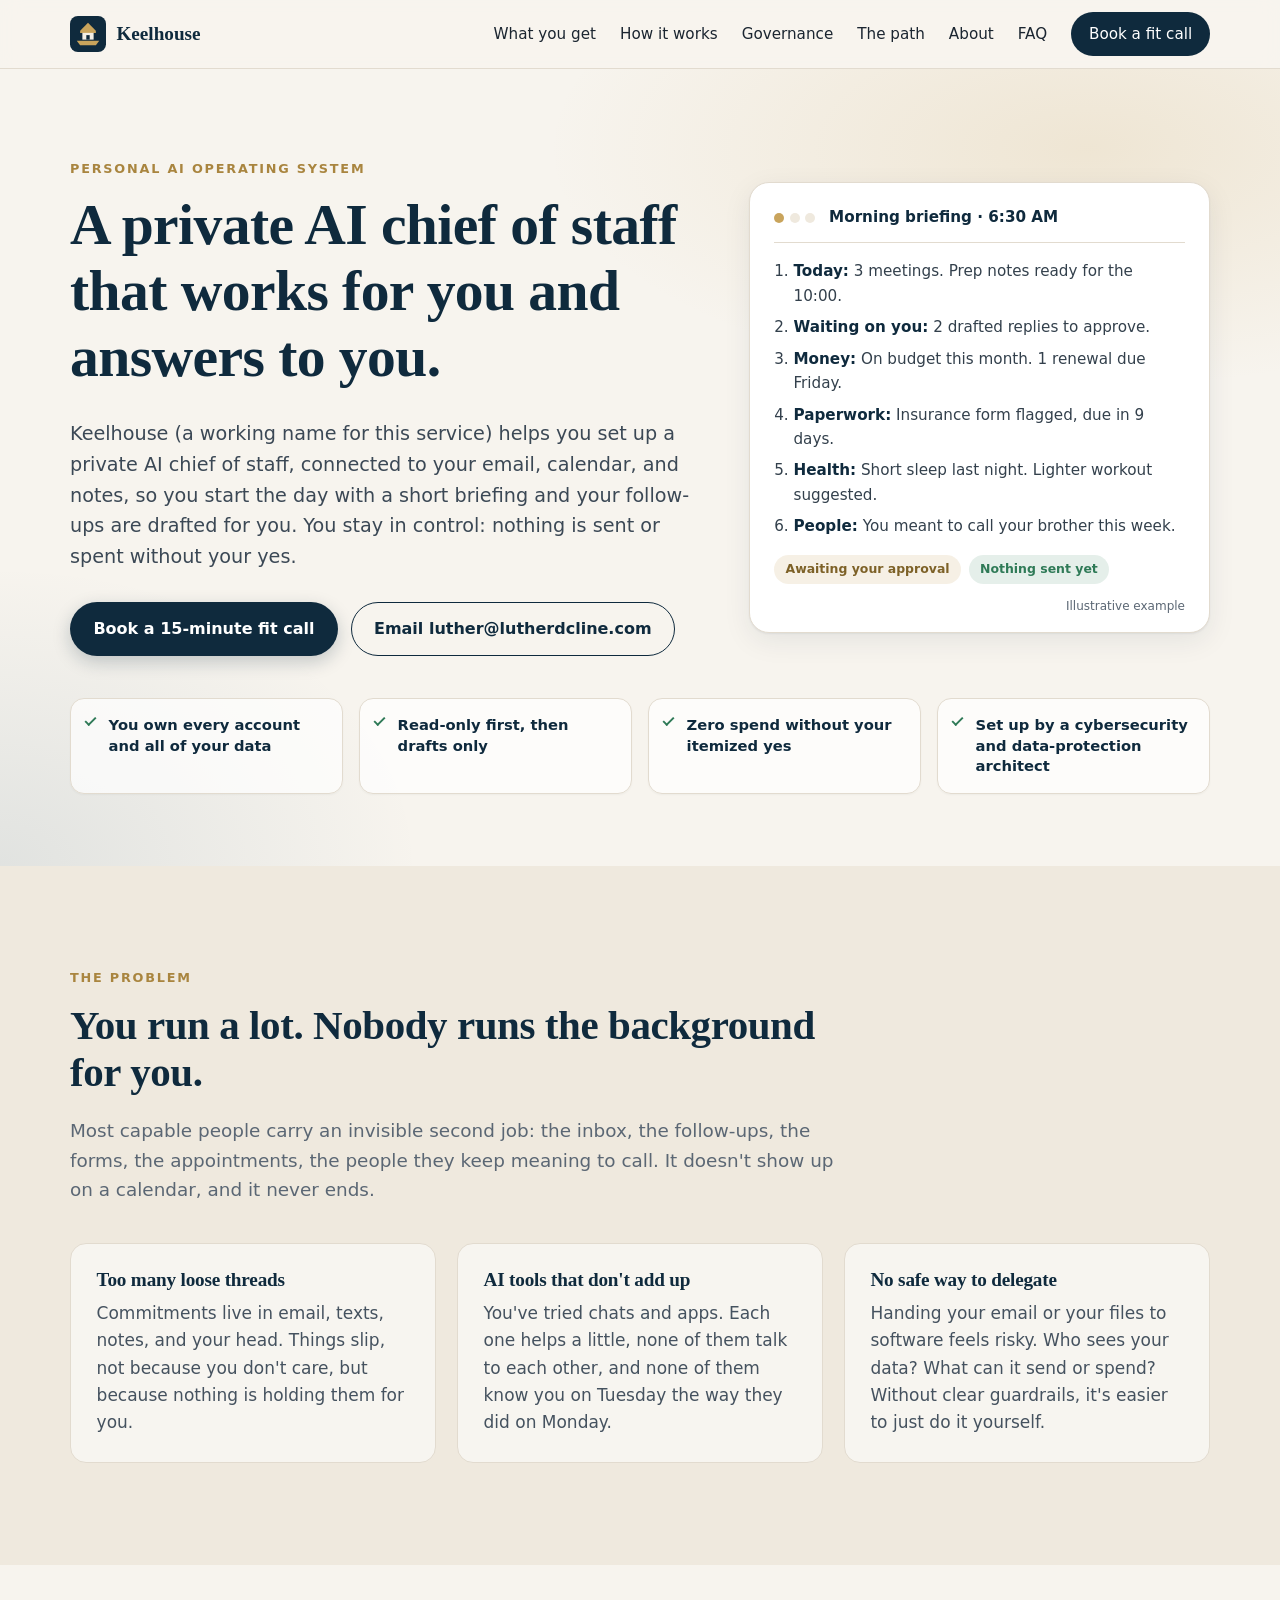
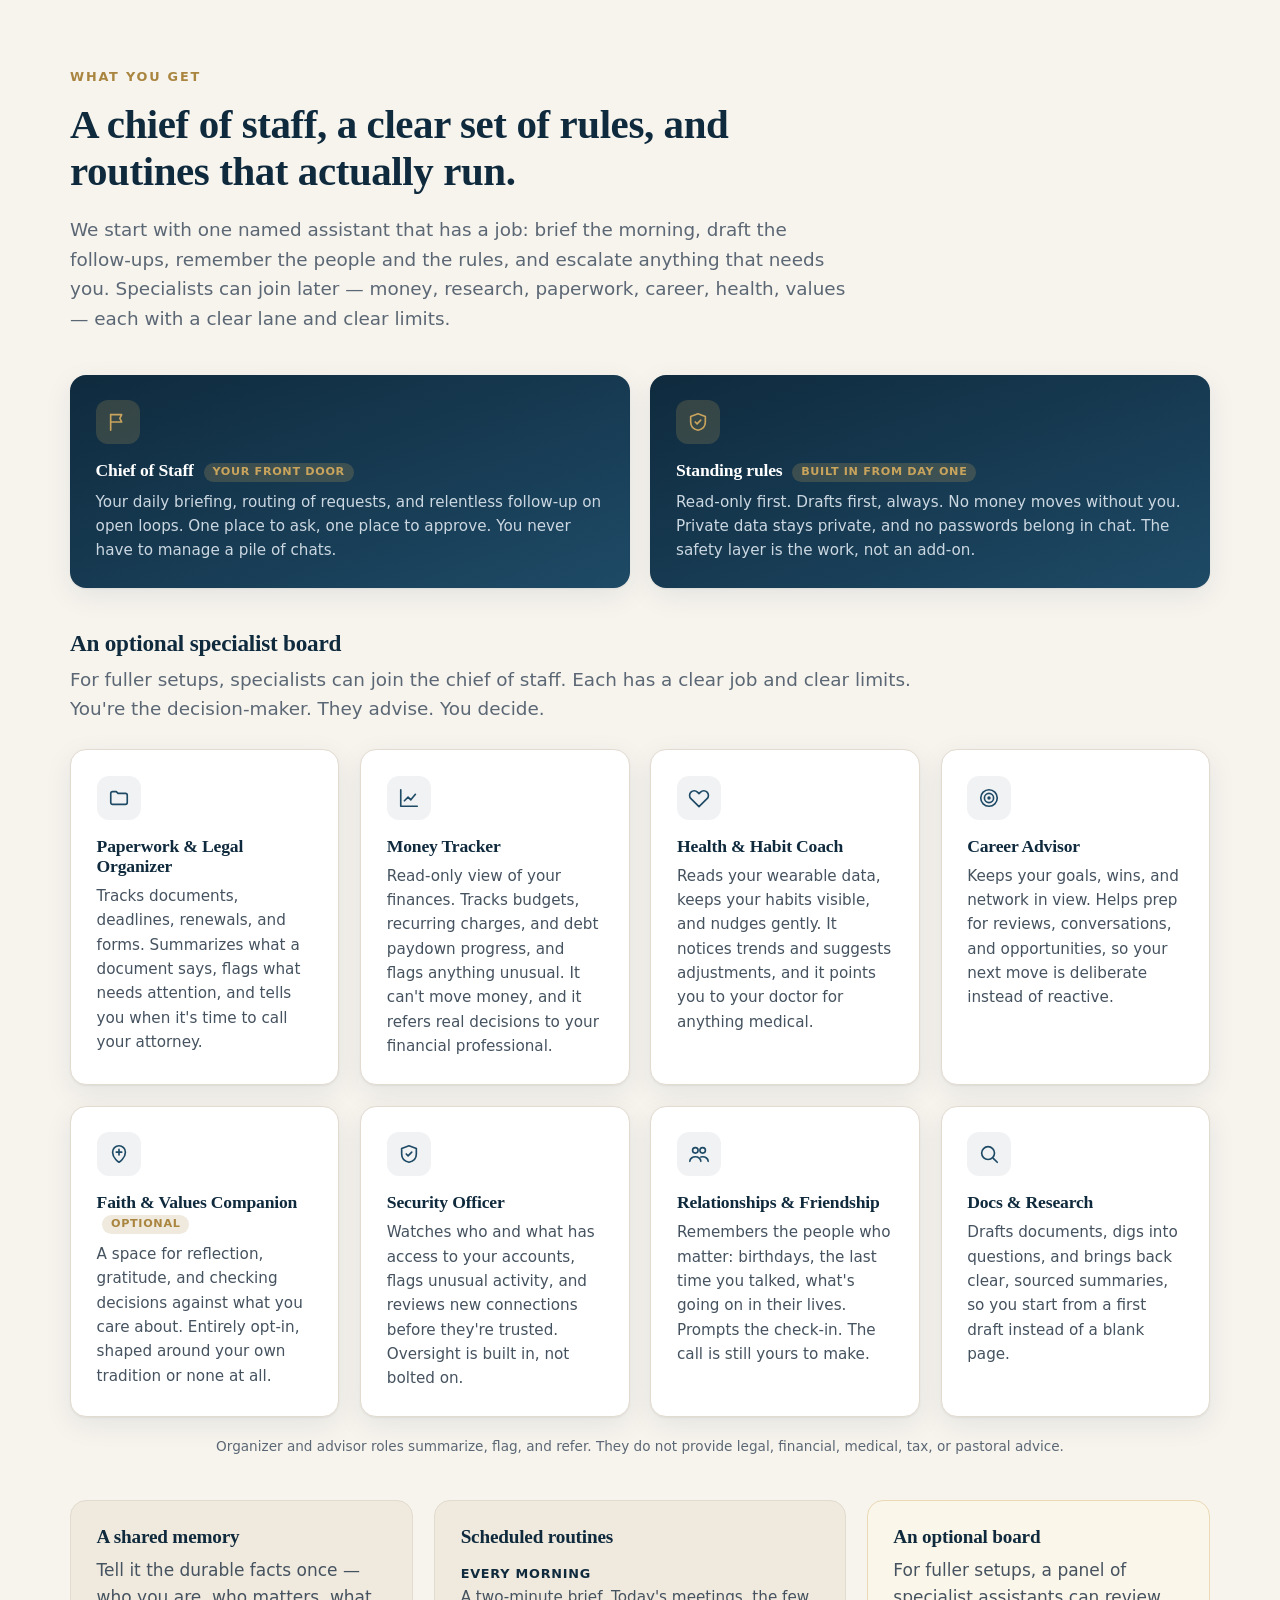
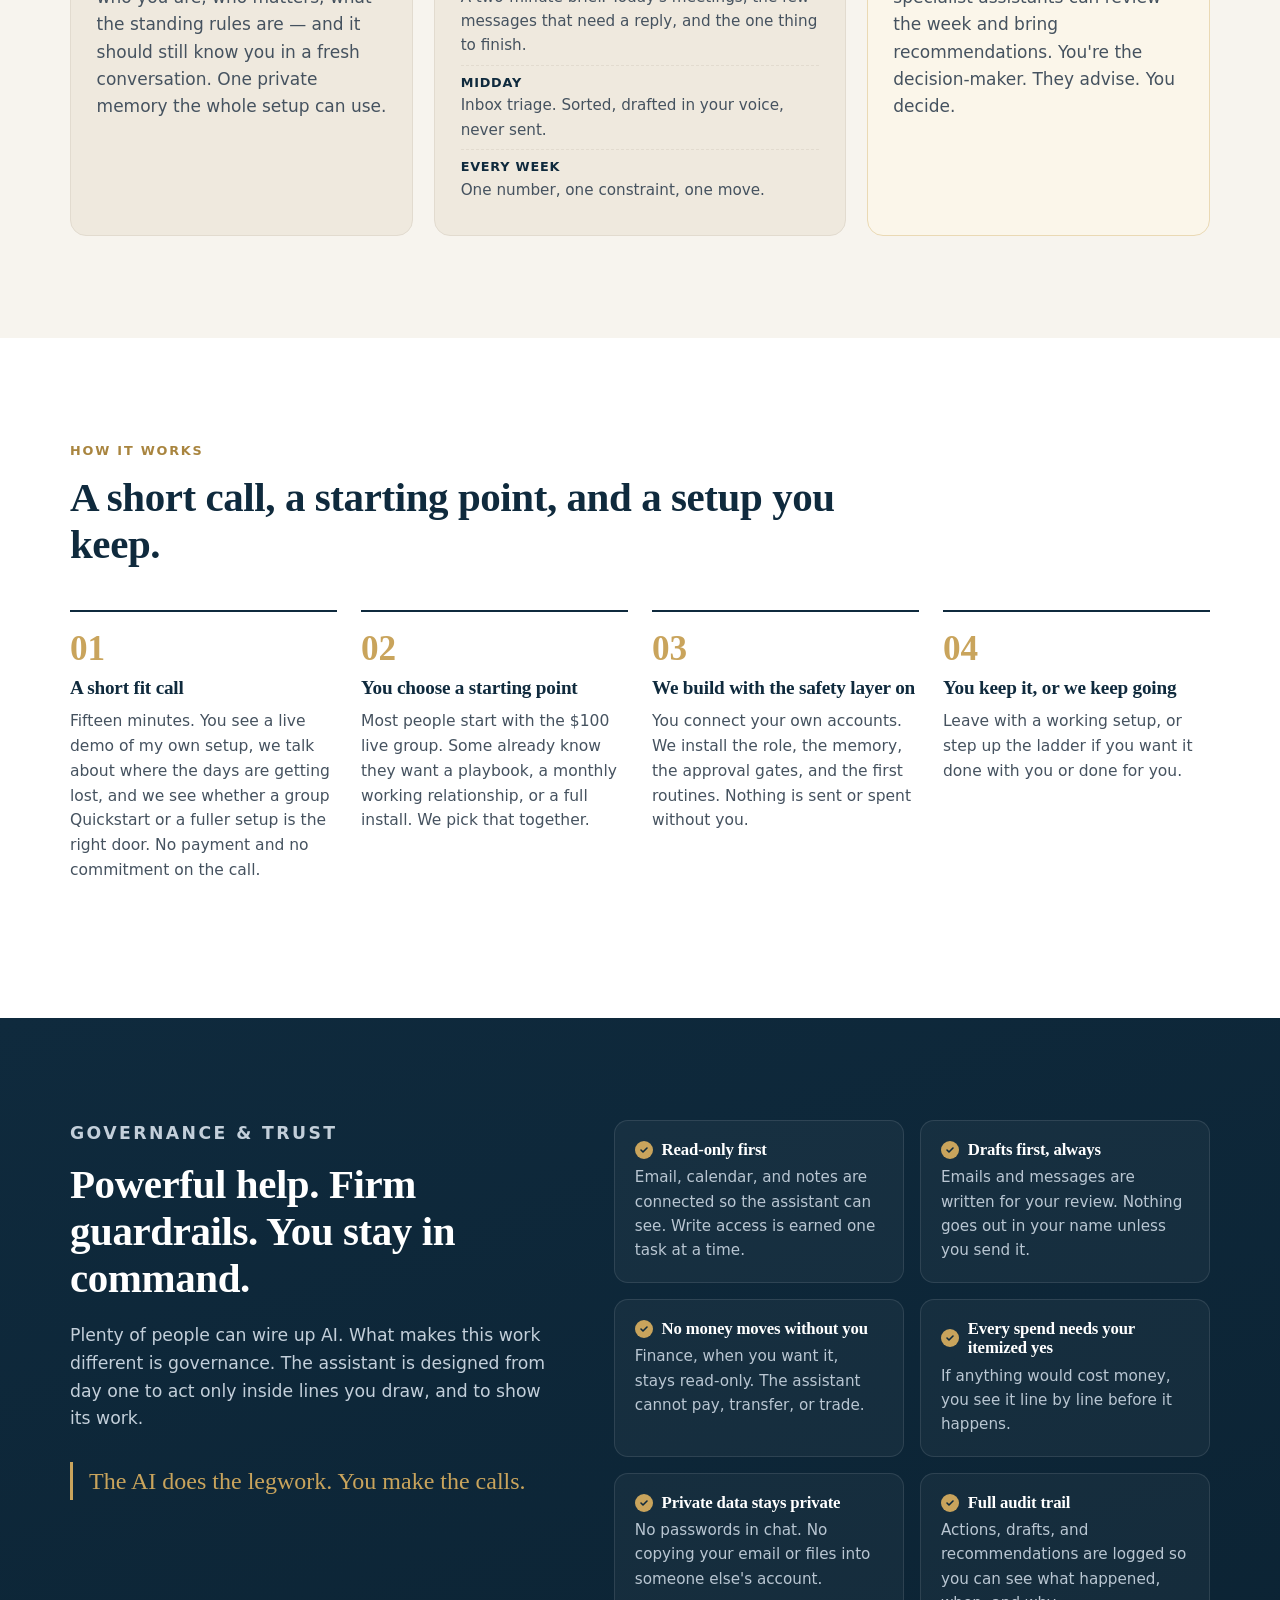
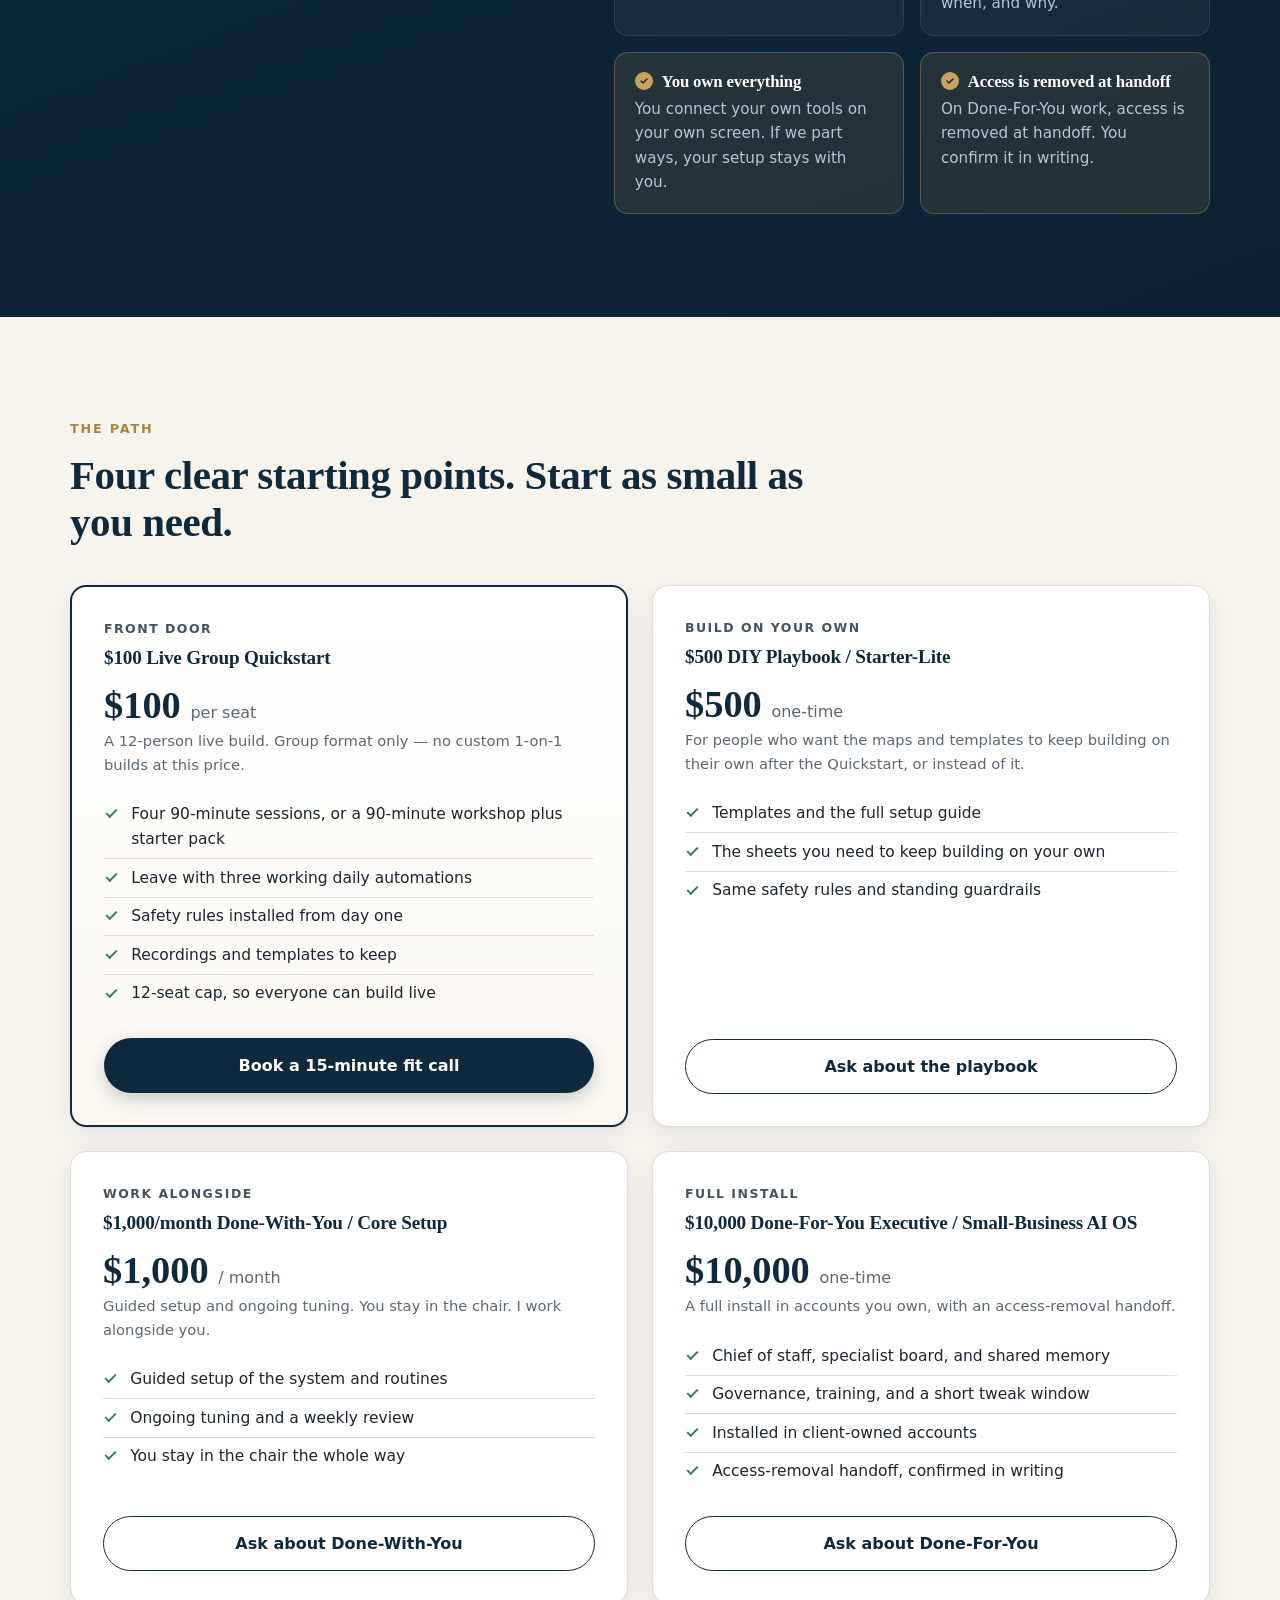
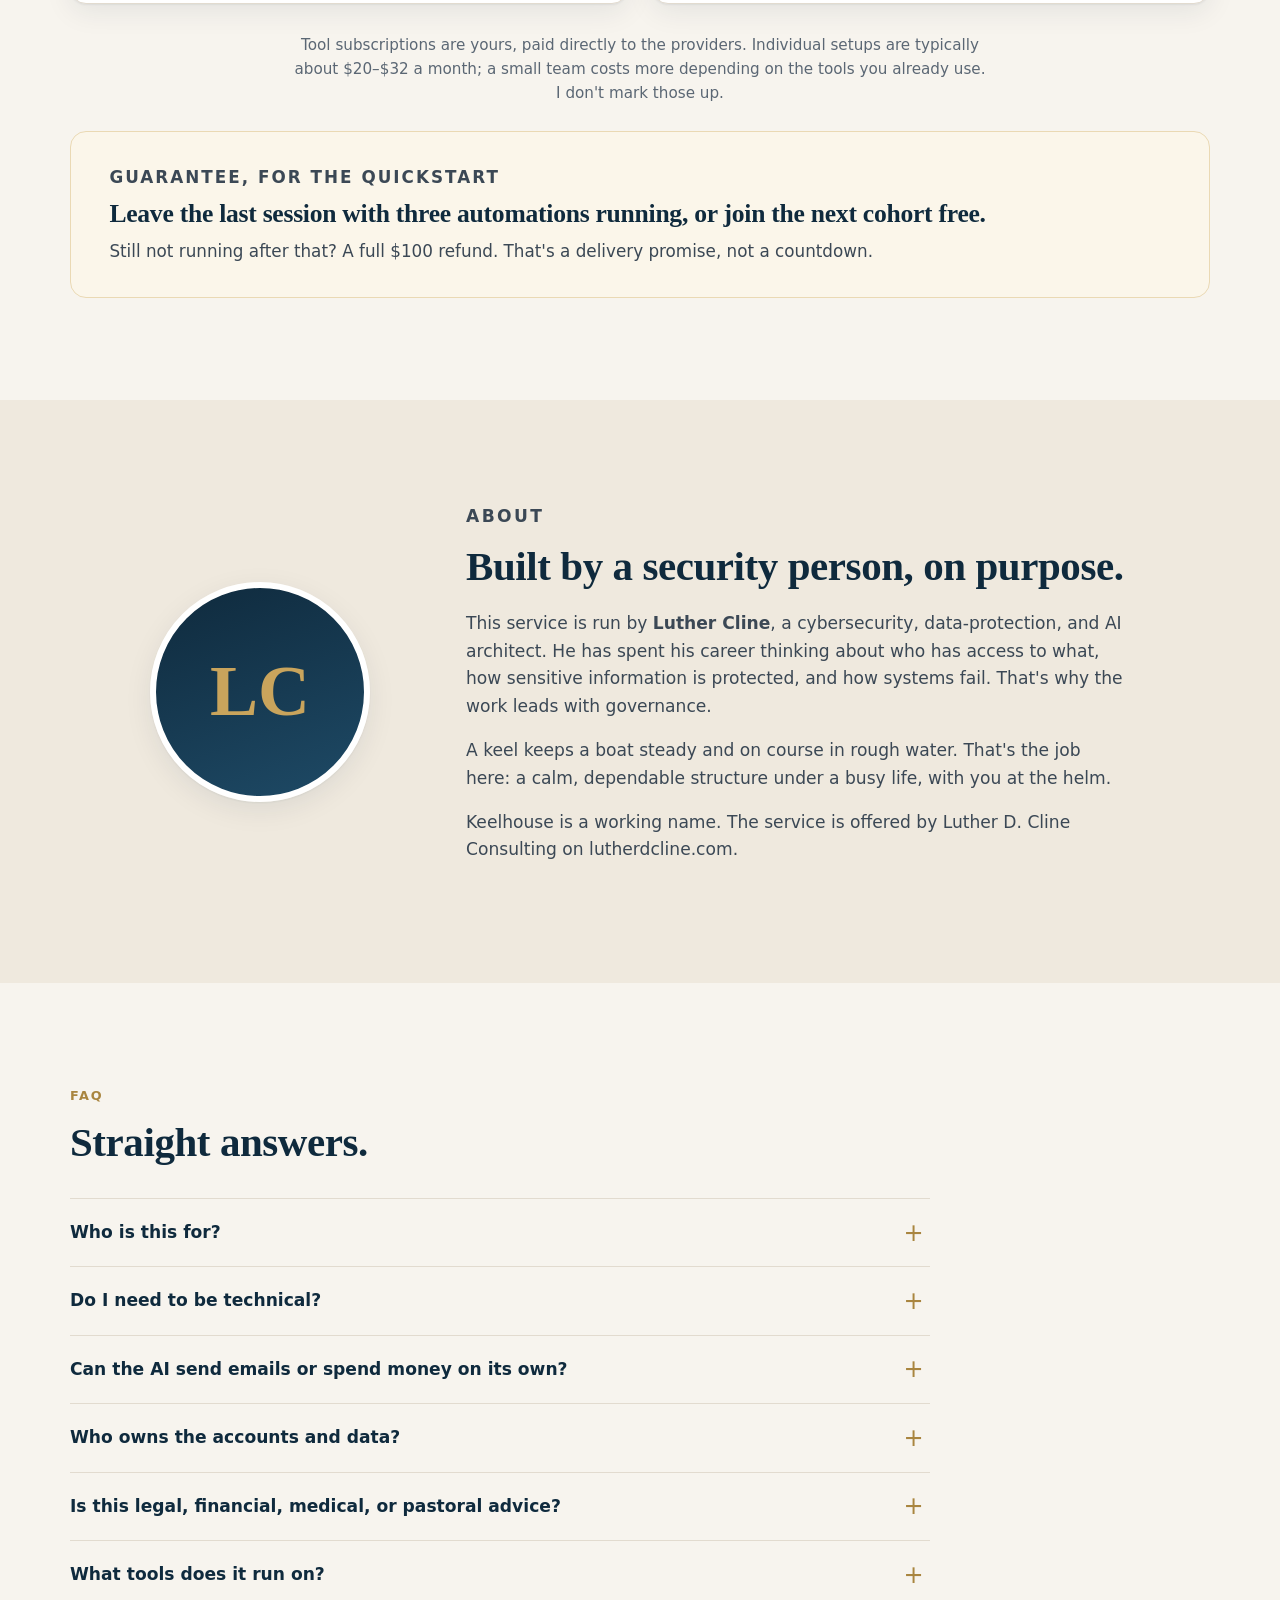
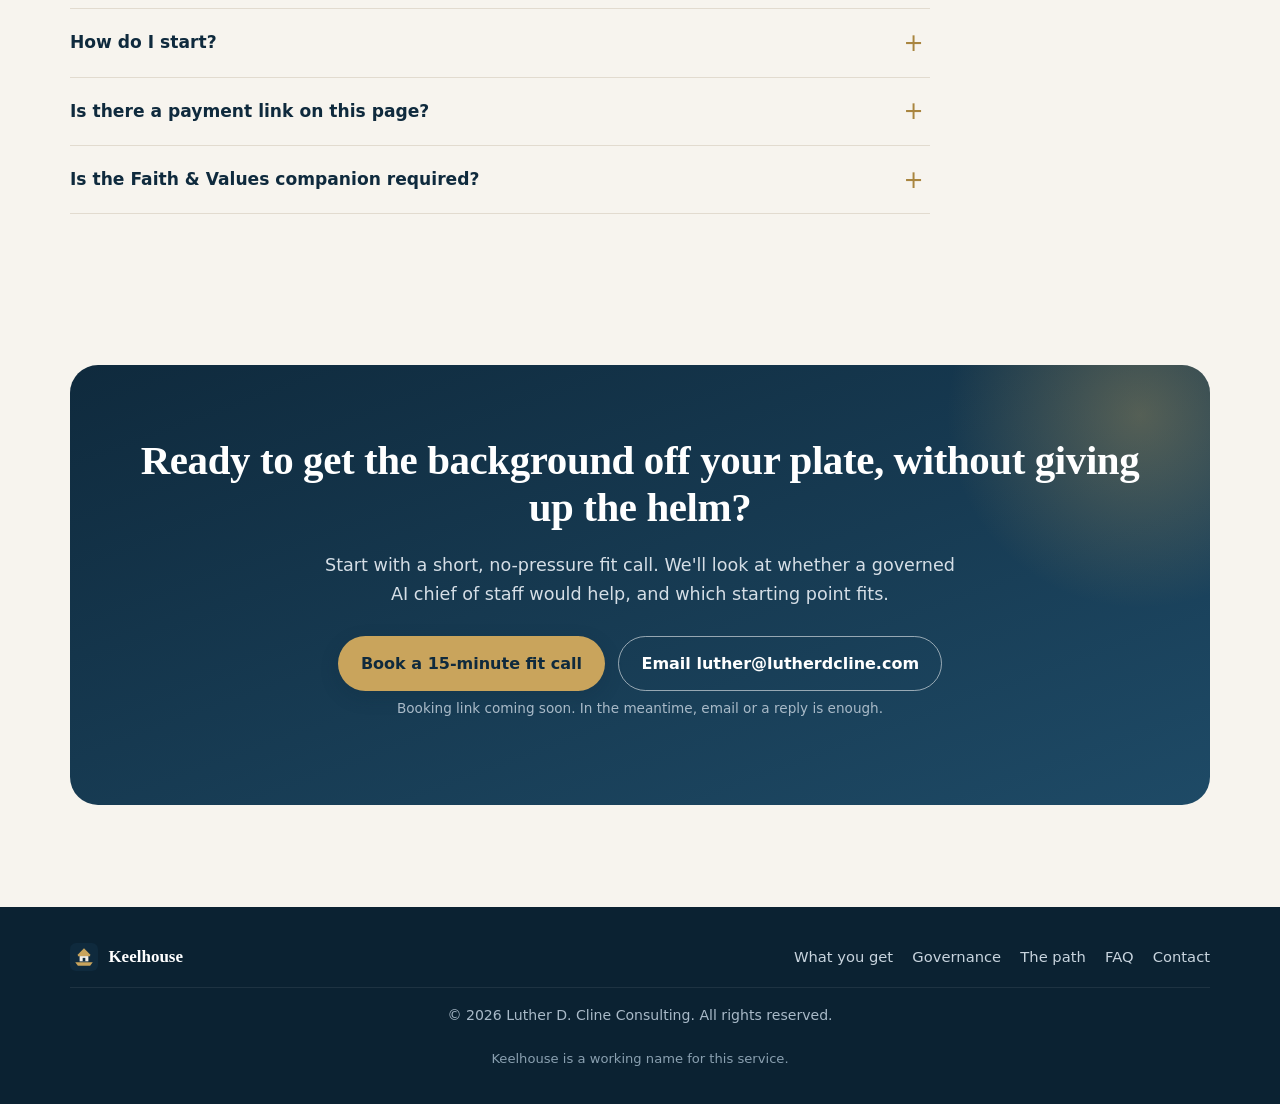
==== commit 17e41b6e: "Update Keelhouse page to the Nov 12 offer ladder Replace the outdated $2,500 install and $350 retain" ====
--- a/keelhouse/index.html
+++ b/keelhouse/index.html
@@ -3,10 +3,18 @@
 <head>
   <meta charset="utf-8">
   <meta name="viewport" content="width=device-width, initial-scale=1">
-  <title>Keelhouse AI Consulting | A Personal AI Team You Own and Govern</title>
-  <meta name="description" content="Keelhouse installs a governed, personal AI team for founders, executives, and busy professionals. You stay in charge: an AI chief of staff, specialist roles, shared memory, and a weekly AI Board of Directors, all behind your approval.">
-  <meta property="og:title" content="Keelhouse AI Consulting">
-  <meta property="og:description" content="A personal AI team you own. Governed by you, run by an AI chief of staff.">
+  <title>Keelhouse | A Private AI Chief of Staff You Own and Govern</title>
+  <meta name="description" content="Keelhouse helps you set up a private AI chief of staff, connected to your email, calendar, and notes, so you start the day with a short briefing and your follow-ups are drafted for you. You stay in control: nothing is sent or spent without your yes.">
+  <meta name="author" content="Luther D. Cline">
+  <link rel="canonical" href="https://lutherdcline.com/keelhouse/">
+  <meta property="og:type" content="website">
+  <meta property="og:title" content="Keelhouse | A Private AI Chief of Staff You Own and Govern">
+  <meta property="og:description" content="A private AI chief of staff you own. Read-only first, drafts first always, and zero spend without your itemized yes.">
+  <meta property="og:url" content="https://lutherdcline.com/keelhouse/">
+  <meta property="og:site_name" content="Keelhouse">
+  <meta name="twitter:card" content="summary">
+  <meta name="twitter:title" content="Keelhouse | A Private AI Chief of Staff You Own and Govern">
+  <meta name="twitter:description" content="A private AI chief of staff you own. Read-only first, drafts first always, and zero spend without your itemized yes.">
   <link rel="icon" href="assets/favicon.svg" type="image/svg+xml">
   <link rel="stylesheet" href="styles.css">
 </head>
@@ -15,21 +23,21 @@
 
   <header class="site-header">
     <div class="container header-inner">
-      <a class="brand" href="#top" aria-label="Keelhouse AI Consulting home">
+      <a class="brand" href="#top" aria-label="Keelhouse home">
         <img src="assets/logo.svg" alt="" width="36" height="36">
-        <span class="brand-name">Keelhouse <span>AI Consulting</span></span>
+        <span class="brand-name">Keelhouse</span>
       </a>
       <button class="nav-toggle" aria-expanded="false" aria-controls="site-nav">
         <span class="sr-only">Menu</span><span class="bar"></span><span class="bar"></span><span class="bar"></span>
       </button>
       <nav id="site-nav" class="site-nav" aria-label="Primary">
-        <a href="#team">Your AI team</a>
+        <a href="#team">What you get</a>
         <a href="#how">How it works</a>
         <a href="#governance">Governance</a>
-        <a href="#offers">Offers</a>
+        <a href="#offers">The path</a>
         <a href="#about">About</a>
         <a href="#faq">FAQ</a>
-        <a class="btn btn-small" href="#contact">Book a call</a>
+        <a class="btn btn-small" href="#contact">Book a fit call</a>
       </nav>
     </div>
   </header>
@@ -39,18 +47,13 @@
     <section class="hero" id="top">
       <div class="container hero-grid">
         <div class="hero-copy">
-          <p class="eyebrow">Personal AI operating model</p>
-          <h1>A personal AI team that works for you&nbsp;and answers to you.</h1>
-          <p class="lede">Keelhouse installs a private team of AI assistants, led by an AI chief of staff, that runs the background of your life and work. Briefings, follow-ups, paperwork, money, health, and research, organized every day. Nothing gets sent, signed, or spent without your yes.</p>
+          <p class="eyebrow">Personal AI operating system</p>
+          <h1>A private AI chief of staff that works for you&nbsp;and answers to you.</h1>
+          <p class="lede">Keelhouse (a working name for this service) helps you set up a private AI chief of staff, connected to your email, calendar, and notes, so you start the day with a short briefing and your follow-ups are drafted for you. You stay in control: nothing is sent or spent without your yes.</p>
           <div class="hero-actions">
-            <a class="btn btn-primary" href="#contact">Book a discovery call</a>
-            <a class="btn btn-ghost" href="#team">Meet the team</a>
-          </div>
-          <ul class="hero-points">
-            <li>You own every account and all of your data</li>
-            <li>Human in the loop on every decision that matters</li>
-            <li>Installed in about 10 days</li>
-          </ul>
+            <a class="btn btn-primary" href="#contact">Book a 15-minute fit call</a>
+            <a class="btn btn-ghost" href="mailto:luther@lutherdcline.com?subject=Keelhouse%20fit%20call">Email luther@lutherdcline.com</a>
+          </div>
         </div>
         <aside class="hero-card" aria-label="Example morning briefing">
           <div class="hero-card-head">
@@ -72,6 +75,14 @@
           <p class="hero-card-note">Illustrative example</p>
         </aside>
       </div>
+      <div class="container">
+        <ul class="proof-strip" aria-label="How Keelhouse stays safe">
+          <li>You own every account and all of your data</li>
+          <li>Read-only first, then drafts only</li>
+          <li>Zero spend without your itemized yes</li>
+          <li>Set up by a cybersecurity and data-protection architect</li>
+        </ul>
+      </div>
     </section>
 
     <!-- PROBLEM -->
@@ -79,7 +90,7 @@
       <div class="container narrow">
         <p class="eyebrow">The problem</p>
         <h2>You run a lot. Nobody runs the background for you.</h2>
-        <p class="section-lede">Most capable people carry an invisible second job: the inbox, the follow-ups, the forms, the bills, the appointments, the people they keep meaning to call. It doesn't show up on a calendar, and it never ends.</p>
+        <p class="section-lede">Most capable people carry an invisible second job: the inbox, the follow-ups, the forms, the appointments, the people they keep meaning to call. It doesn't show up on a calendar, and it never ends.</p>
       </div>
       <div class="container cards-3">
         <div class="card plain">
@@ -88,36 +99,39 @@
         </div>
         <div class="card plain">
           <h3>AI tools that don't add up</h3>
-          <p>You've tried chatbots and apps. Each one helps a little, none of them talk to each other, and none of them know you.</p>
+          <p>You've tried chats and apps. Each one helps a little, none of them talk to each other, and none of them know you on Tuesday the way they did on Monday.</p>
         </div>
         <div class="card plain">
           <h3>No safe way to delegate</h3>
-          <p>Handing your life to software feels risky. Who sees your data? What can it send or spend? Without clear guardrails, it's easier to just do it yourself.</p>
-        </div>
-      </div>
-    </section>
-
-    <!-- TEAM -->
+          <p>Handing your email or your files to software feels risky. Who sees your data? What can it send or spend? Without clear guardrails, it's easier to just do it yourself.</p>
+        </div>
+      </div>
+    </section>
+
+    <!-- WHAT YOU GET -->
     <section class="section team" id="team">
       <div class="container narrow">
-        <p class="eyebrow">Your AI team</p>
-        <h2>A chief of staff, a coordinating intelligence, and a bench of specialists.</h2>
-        <p class="section-lede">We install a personal AI team that you own. Your AI chief of staff orchestrates the day. <strong>Astra AI</strong> is the coordinating intelligence behind it, planning the work, directing each specialist, and keeping the whole team in sync. Each role has a clear job and clear limits.</p>
+        <p class="eyebrow">What you get</p>
+        <h2>A chief of staff, a clear set of rules, and routines that actually run.</h2>
+        <p class="section-lede">We start with one named assistant that has a job: brief the morning, draft the follow-ups, remember the people and the rules, and escalate anything that needs you. Specialists can join later &mdash; money, research, paperwork, career, health, values &mdash; each with a clear lane and clear limits.</p>
       </div>
 
       <div class="container">
         <div class="lead-roles">
           <article class="card role role-lead">
-            <div class="role-icon" aria-hidden="true"><svg viewBox="0 0 24 24" width="22" height="22" fill="none" stroke="currentColor" stroke-width="1.8" stroke-linecap="round" stroke-linejoin="round"><path d="M12 3l2.6 5.6 6 .7-4.5 4.1 1.2 6L12 16.4 6.7 19.4l1.2-6L3.4 9.3l6-.7z"/></svg></div>
-            <h3>Astra AI <span class="tag">Coordinating intelligence</span></h3>
-            <p>Plans the week, assigns work to the right specialist, resolves overlaps, and keeps everyone working from the same picture. You never have to manage the bots. Astra does.</p>
-          </article>
-          <article class="card role role-lead">
             <div class="role-icon" aria-hidden="true"><svg viewBox="0 0 24 24" width="22" height="22" fill="none" stroke="currentColor" stroke-width="1.8" stroke-linecap="round" stroke-linejoin="round"><path d="M4 21V4"/><path d="M4 4h12l-2 4 2 4H4"/></svg></div>
             <h3>Chief of Staff <span class="tag">Your front door</span></h3>
-            <p>Your daily briefing, routing of requests to the right specialist, and relentless follow-up on open loops. One place to ask, one place to approve.</p>
-          </article>
-        </div>
+            <p>Your daily briefing, routing of requests, and relentless follow-up on open loops. One place to ask, one place to approve. You never have to manage a pile of chats.</p>
+          </article>
+          <article class="card role role-lead">
+            <div class="role-icon" aria-hidden="true"><svg viewBox="0 0 24 24" width="22" height="22" fill="none" stroke="currentColor" stroke-width="1.8" stroke-linecap="round" stroke-linejoin="round"><path d="M12 3l8 3v6c0 5-3.5 8-8 9-4.5-1-8-4-8-9V6z"/><path d="M9 12l2 2 4-4"/></svg></div>
+            <h3>Standing rules <span class="tag">Built in from day one</span></h3>
+            <p>Read-only first. Drafts first, always. No money moves without you. Private data stays private, and no passwords belong in chat. The safety layer is the work, not an add-on.</p>
+          </article>
+        </div>
+
+        <h3 class="subhead">An optional specialist board</h3>
+        <p class="section-lede specialists-lede">For fuller setups, specialists can join the chief of staff. Each has a clear job and clear limits. You're the decision-maker. They advise. You decide.</p>
 
         <div class="roles-grid">
           <article class="card role">
@@ -143,7 +157,7 @@
           <article class="card role">
             <div class="role-icon" aria-hidden="true"><svg viewBox="0 0 24 24" width="22" height="22" fill="none" stroke="currentColor" stroke-width="1.8" stroke-linecap="round" stroke-linejoin="round"><path d="M12 21s-7-4.5-7-11a7 7 0 0 1 14 0c0 6.5-7 11-7 11z"/><path d="M12 7v6M9 10h6"/></svg></div>
             <h3>Faith &amp; Values Companion <span class="tag tag-soft">Optional</span></h3>
-            <p>A chaplain-style space for reflection, gratitude, and checking decisions against what you care about. Entirely opt-in, shaped around your own tradition or none at all.</p>
+            <p>A space for reflection, gratitude, and checking decisions against what you care about. Entirely opt-in, shaped around your own tradition or none at all.</p>
           </article>
           <article class="card role">
             <div class="role-icon" aria-hidden="true"><svg viewBox="0 0 24 24" width="22" height="22" fill="none" stroke="currentColor" stroke-width="1.8" stroke-linecap="round" stroke-linejoin="round"><path d="M12 3l8 3v6c0 5-3.5 8-8 9-4.5-1-8-4-8-9V6z"/><path d="M9 12l2 2 4-4"/></svg></div>
@@ -162,24 +176,24 @@
           </article>
         </div>
 
-        <p class="fine-print">Organizer and advisor roles summarize, flag, and refer. They do not provide legal, financial, medical, or other licensed professional advice.</p>
+        <p class="fine-print">Organizer and advisor roles summarize, flag, and refer. They do not provide legal, financial, medical, tax, or pastoral advice.</p>
 
         <div class="system-grid">
           <div class="card system">
-            <h3>A shared memory &ldquo;brain&rdquo;</h3>
-            <p>Every role works from one private, organized memory of your priorities, people, projects, and preferences. Tell it once and the whole team knows.</p>
+            <h3>A shared memory</h3>
+            <p>Tell it the durable facts once &mdash; who you are, who matters, what the standing rules are &mdash; and it should still know you in a fresh conversation. One private memory the whole setup can use.</p>
           </div>
           <div class="card system">
             <h3>Scheduled routines</h3>
             <ul class="routine-list">
-              <li><span>Every morning</span> Your briefing: today, waiting on you, and what's coming.</li>
-              <li><span>Every night</span> A quiet sync so the team closes the day on the same page.</li>
-              <li><span>Every week</span> A board packet summarizing progress, risks, and decisions.</li>
+              <li><span>Every morning</span> A two-minute brief. Today's meetings, the few messages that need a reply, and the one thing to finish.</li>
+              <li><span>Midday</span> Inbox triage. Sorted, drafted in your voice, never sent.</li>
+              <li><span>Every week</span> One number, one constraint, one move.</li>
             </ul>
           </div>
           <div class="card system board">
-            <h3>Your AI Board of Directors</h3>
-            <p>Once a week, a panel of AI advisors convenes, reviews the board packet, debates trade-offs, and brings clear recommendations to you. You're the CEO. They advise. You decide.</p>
+            <h3>An optional board</h3>
+            <p>For fuller setups, a panel of specialist assistants can review the week and bring recommendations. You're the decision-maker. They advise. You decide.</p>
           </div>
         </div>
       </div>
@@ -189,28 +203,28 @@
     <section class="section how" id="how">
       <div class="container narrow">
         <p class="eyebrow">How it works</p>
-        <h2>From first call to a working team in about two weeks.</h2>
+        <h2>A short call, a starting point, and a setup you keep.</h2>
       </div>
       <ol class="container steps">
         <li class="step">
           <span class="step-num">01</span>
-          <h3>Discovery</h3>
-          <p>We talk through how your days actually run: what's falling through the cracks, what you'd hand off tomorrow, and where your lines are. You leave with a plan for your team and its guardrails.</p>
+          <h3>A short fit call</h3>
+          <p>Fifteen minutes. You see a live demo of my own setup, we talk about where the days are getting lost, and we see whether a group Quickstart or a fuller setup is the right door. No payment and no commitment on the call.</p>
         </li>
         <li class="step">
           <span class="step-num">02</span>
-          <h3>Install in about 10 days</h3>
-          <p>We set up your team in accounts you own, connect only what you approve, load your shared memory, and switch on the routines. Security review happens before anything goes live.</p>
+          <h3>You choose a starting point</h3>
+          <p>Most people start with the $100 live group. Some already know they want a playbook, a monthly working relationship, or a full install. We pick that together.</p>
         </li>
         <li class="step">
           <span class="step-num">03</span>
-          <h3>Tune</h3>
-          <p>For the first weeks we adjust tone, timing, and priorities based on how you use it. Briefings get sharper, drafts sound more like you, and noise gets cut.</p>
+          <h3>We build with the safety layer on</h3>
+          <p>You connect your own accounts. We install the role, the memory, the approval gates, and the first routines. Nothing is sent or spent without you.</p>
         </li>
         <li class="step">
           <span class="step-num">04</span>
-          <h3>Ongoing</h3>
-          <p>Keep it running yourself, or keep us on retainer to maintain, monitor, and improve the team as your life and work change.</p>
+          <h3>You keep it, or we keep going</h3>
+          <p>Leave with a working setup, or step up the ladder if you want it done with you or done for you.</p>
         </li>
       </ol>
     </section>
@@ -221,37 +235,41 @@
         <div class="gov-intro">
           <p class="eyebrow eyebrow-light">Governance &amp; trust</p>
           <h2>Powerful help. Firm guardrails. You stay in command.</h2>
-          <p>Plenty of people can wire up AI. What makes Keelhouse different is governance. Your team is designed from day one to act on your behalf only within lines you draw, and to show its work.</p>
+          <p>Plenty of people can wire up AI. What makes this work different is governance. The assistant is designed from day one to act only inside lines you draw, and to show its work.</p>
           <p class="gov-quote">The AI does the legwork. You make the calls.</p>
         </div>
         <ul class="gov-list">
           <li>
-            <h3>Human in the loop</h3>
-            <p>Anything consequential waits for you. The team prepares; you approve.</p>
+            <h3>Read-only first</h3>
+            <p>Email, calendar, and notes are connected so the assistant can see. Write access is earned one task at a time.</p>
+          </li>
+          <li>
+            <h3>Drafts first, always</h3>
+            <p>Emails and messages are written for your review. Nothing goes out in your name unless you send it.</p>
           </li>
           <li>
             <h3>No money moves without you</h3>
-            <p>Financial access is read-only. The team cannot pay, transfer, or trade.</p>
+            <p>Finance, when you want it, stays read-only. The assistant cannot pay, transfer, or trade.</p>
           </li>
           <li>
             <h3>Every spend needs your itemized yes</h3>
-            <p>Any proposed cost is laid out line by line, and nothing is purchased until you approve each item.</p>
-          </li>
-          <li>
-            <h3>Drafts first, always</h3>
-            <p>Emails and messages are drafted for your review. Nothing goes out in your name unless you send it.</p>
+            <p>If anything would cost money, you see it line by line before it happens.</p>
+          </li>
+          <li>
+            <h3>Private data stays private</h3>
+            <p>No passwords in chat. No copying your email or files into someone else's account.</p>
           </li>
           <li>
             <h3>Full audit trail</h3>
-            <p>Every action, draft, and recommendation is logged, so you can see what happened, when, and why.</p>
-          </li>
-          <li>
-            <h3>Security oversight</h3>
-            <p>A dedicated security role monitors access and flags anything unusual, with least-privilege access throughout.</p>
+            <p>Actions, drafts, and recommendations are logged so you can see what happened, when, and why.</p>
           </li>
           <li>
             <h3>You own everything</h3>
-            <p>All accounts are in your name and all data is yours. If we part ways, your team stays with you.</p>
+            <p>You connect your own tools on your own screen. If we part ways, your setup stays with you.</p>
+          </li>
+          <li>
+            <h3>Access is removed at handoff</h3>
+            <p>On Done-For-You work, access is removed at handoff. You confirm it in writing.</p>
           </li>
         </ul>
       </div>
@@ -260,41 +278,69 @@
     <!-- OFFERS -->
     <section class="section offers" id="offers">
       <div class="container narrow">
-        <p class="eyebrow">Offers</p>
-        <h2>Two simple ways to work together.</h2>
+        <p class="eyebrow">The path</p>
+        <h2>Four clear starting points. Start as small as you need.</h2>
       </div>
       <div class="container offers-grid">
         <article class="card offer offer-featured">
-          <p class="offer-label">Start here</p>
-          <h3>Governed Chief of Staff Install</h3>
-          <p class="price"><span class="from">from</span> $2,500 <span class="unit">one-time</span></p>
-          <p class="offer-note">Pilot pricing available for early clients.</p>
+          <p class="offer-label">Front door</p>
+          <h3>$100 Live Group Quickstart</h3>
+          <p class="price">$100 <span class="unit">per seat</span></p>
+          <p class="offer-note">A 12-person live build. Group format only &mdash; no custom 1-on-1 builds at this price.</p>
           <ul class="checks">
-            <li>Discovery session and personal operating plan</li>
-            <li>AI chief of staff with Astra AI coordinating your team</li>
-            <li>Specialist roles chosen for your life and work</li>
-            <li>Shared memory, morning briefing, nightly sync, weekly board packet</li>
-            <li>Weekly AI Board of Directors</li>
-            <li>Governance guardrails, approvals, and audit trail</li>
-            <li>Security review before go-live</li>
-            <li>Tuning period and handoff walkthrough</li>
+            <li>Four 90-minute sessions, or a 90-minute workshop plus starter pack</li>
+            <li>Leave with three working daily automations</li>
+            <li>Safety rules installed from day one</li>
+            <li>Recordings and templates to keep</li>
+            <li>12-seat cap, so everyone can build live</li>
           </ul>
-          <a class="btn btn-primary btn-block" href="#contact">Book a discovery call</a>
+          <a class="btn btn-primary btn-block" href="#contact">Book a 15-minute fit call</a>
         </article>
         <article class="card offer">
-          <p class="offer-label">Keep it sharp</p>
-          <h3>Operator Retainer</h3>
-          <p class="price">$350 <span class="unit">/ month</span></p>
-          <p class="offer-note">For clients who've completed an install.</p>
+          <p class="offer-label">Build on your own</p>
+          <h3>$500 DIY Playbook / Starter-Lite</h3>
+          <p class="price">$500 <span class="unit">one-time</span></p>
+          <p class="offer-note">For people who want the maps and templates to keep building on their own after the Quickstart, or instead of it.</p>
           <ul class="checks">
-            <li>Ongoing maintenance and monitoring</li>
-            <li>Routine and role adjustments as things change</li>
-            <li>New specialist roles as you need them</li>
-            <li>Periodic security and access reviews</li>
-            <li>Priority support from Luther</li>
+            <li>Templates and the full setup guide</li>
+            <li>The sheets you need to keep building on your own</li>
+            <li>Same safety rules and standing guardrails</li>
           </ul>
-          <a class="btn btn-ghost btn-block" href="#contact">Ask about the retainer</a>
+          <a class="btn btn-ghost btn-block" href="#contact">Ask about the playbook</a>
         </article>
+        <article class="card offer">
+          <p class="offer-label">Work alongside</p>
+          <h3>$1,000/month Done-With-You / Core Setup</h3>
+          <p class="price">$1,000 <span class="unit">/ month</span></p>
+          <p class="offer-note">Guided setup and ongoing tuning. You stay in the chair. I work alongside you.</p>
+          <ul class="checks">
+            <li>Guided setup of the system and routines</li>
+            <li>Ongoing tuning and a weekly review</li>
+            <li>You stay in the chair the whole way</li>
+          </ul>
+          <a class="btn btn-ghost btn-block" href="#contact">Ask about Done-With-You</a>
+        </article>
+        <article class="card offer">
+          <p class="offer-label">Full install</p>
+          <h3>$10,000 Done-For-You Executive / Small-Business AI OS</h3>
+          <p class="price">$10,000 <span class="unit">one-time</span></p>
+          <p class="offer-note">A full install in accounts you own, with an access-removal handoff.</p>
+          <ul class="checks">
+            <li>Chief of staff, specialist board, and shared memory</li>
+            <li>Governance, training, and a short tweak window</li>
+            <li>Installed in client-owned accounts</li>
+            <li>Access-removal handoff, confirmed in writing</li>
+          </ul>
+          <a class="btn btn-ghost btn-block" href="#contact">Ask about Done-For-You</a>
+        </article>
+      </div>
+      <div class="container">
+        <p class="tools-note">Tool subscriptions are yours, paid directly to the providers. Individual setups are typically about $20&ndash;$32 a month; a small team costs more depending on the tools you already use. I don't mark those up.</p>
+        <aside class="guarantee-card" aria-label="Quickstart delivery guarantee">
+          <p class="offer-label">Guarantee, for the Quickstart</p>
+          <h3>Leave the last session with three automations running, or join the next cohort free.</h3>
+          <p>Still not running after that? A full $100 refund. That's a delivery promise, not a countdown.</p>
+        </aside>
       </div>
     </section>
 
@@ -307,9 +353,9 @@
         <div>
           <p class="eyebrow">About</p>
           <h2>Built by a security person, on purpose.</h2>
-          <p>Keelhouse AI Consulting is run by <strong>Luther Cline</strong>, a cybersecurity, data protection, and AI architect. Luther has spent his career thinking about who has access to what, how sensitive information is protected, and how systems fail. That's why Keelhouse leads with governance.</p>
+          <p>This service is run by <strong>Luther Cline</strong>, a cybersecurity, data-protection, and AI architect. He has spent his career thinking about who has access to what, how sensitive information is protected, and how systems fail. That's why the work leads with governance.</p>
           <p>A keel keeps a boat steady and on course in rough water. That's the job here: a calm, dependable structure under a busy life, with you at the helm.</p>
-          <p class="small muted">Keelhouse AI Consulting is a service of Luther D Cline LLC.</p>
+          <p class="small muted">Keelhouse is a working name. The service is offered by Luther D. Cline Consulting on lutherdcline.com.</p>
         </div>
       </div>
     </section>
@@ -322,39 +368,39 @@
         <div class="faq-list">
           <details>
             <summary>Who is this for?</summary>
-            <p>Founders, executives, and busy professionals who want real leverage from AI without giving up control. If you have more to track than hours to track it, this is for you.</p>
+            <p>Owners and solo operators &mdash; consultants, local services, ministry and nonprofit leaders, and other busy professionals &mdash; who want real help from AI without giving up control. If you have more to track than hours to track it, this is for you.</p>
           </details>
           <details>
             <summary>Do I need to be technical?</summary>
-            <p>No. We handle the setup. Day to day, you read a briefing and approve or decline what the team proposes, in plain language.</p>
+            <p>No. Day to day, you read a short brief and approve or decline what the assistant drafts, in plain language.</p>
           </details>
           <details>
             <summary>Can the AI send emails or spend money on its own?</summary>
-            <p>No. Messages are drafted for your approval first. Financial access is read-only, and any proposed spend needs your itemized yes before anything happens.</p>
+            <p>No. Messages are drafted for your approval first. Financial access, when you use it, is read-only, and any proposed spend needs your itemized yes.</p>
           </details>
           <details>
             <summary>Who owns the accounts and data?</summary>
-            <p>You do. Everything is set up in accounts in your name. If we stop working together, your team and your data stay with you.</p>
-          </details>
-          <details>
-            <summary>Is this legal, financial, or medical advice?</summary>
-            <p>No. The organizer and advisor roles summarize, flag, and help you prepare. For decisions that need a licensed professional, they point you to one.</p>
+            <p>You do. Everything is set up in accounts in your name. If we stop working together, your setup and your data stay with you.</p>
+          </details>
+          <details>
+            <summary>Is this legal, financial, medical, or pastoral advice?</summary>
+            <p>No. The assistant helps you organize, summarize, and prepare. For decisions that need a licensed professional, you take it to one. Organizer and advisor roles do not provide legal, financial, medical, tax, or pastoral advice.</p>
           </details>
           <details>
             <summary>What tools does it run on?</summary>
-            <p>Mainstream, well-established platforms you can see and control, connected only where you approve. We focus on the outcome and the guardrails, and we walk you through exactly what's connected during your install.</p>
-          </details>
-          <details>
-            <summary>How long does setup take?</summary>
-            <p>About 10 days from kickoff to a working team, followed by a tuning period as the team learns how you like things done.</p>
+            <p>Mainstream tools you can see and control &mdash; typically an AI assistant, email and calendar, and Notion or Google Drive &mdash; connected only where you approve. We walk through exactly what's connected before anything is turned on.</p>
+          </details>
+          <details>
+            <summary>How do I start?</summary>
+            <p>Most people start with a free 15-minute fit call, then the $100 group Quickstart. If you already know you want a playbook, a monthly working relationship, or a full install, say so on the call.</p>
+          </details>
+          <details>
+            <summary>Is there a payment link on this page?</summary>
+            <p>Not yet. Until billing is fully set up, we hold seats and next steps by conversation and a fit call, at $0.</p>
           </details>
           <details>
             <summary>Is the Faith &amp; Values companion required?</summary>
             <p>Not at all. It's optional, and you choose whether to include it and how it should reflect your own beliefs.</p>
-          </details>
-          <details>
-            <summary>What does pilot pricing mean?</summary>
-            <p>We're taking on a small number of early clients at a reduced install rate in exchange for candid feedback. Ask on your discovery call.</p>
           </details>
         </div>
       </div>
@@ -363,14 +409,14 @@
     <!-- CONTACT -->
     <section class="section contact" id="contact">
       <div class="container contact-box">
-        <h2>Ready to hand off the background?</h2>
-        <p>Start with a short, no-pressure discovery call. We'll look at where a governed AI team would help most, and whether it's a fit.</p>
+        <h2>Ready to get the background off your plate, without giving up the helm?</h2>
+        <p>Start with a short, no-pressure fit call. We'll look at whether a governed AI chief of staff would help, and which starting point fits.</p>
         <div class="hero-actions center">
-          <!-- PLACEHOLDER: replace href with the real booking link (e.g., scheduling page URL) -->
-          <a class="btn btn-primary" href="#" data-placeholder="booking-link" aria-label="Book a discovery call (booking link coming soon)">Book a discovery call</a>
-          <a class="btn btn-ghost-light" href="mailto:luther@lutherdcline.com?subject=Keelhouse%20discovery%20call">Email luther@lutherdcline.com</a>
-        </div>
-        <p class="small placeholder-note">Booking link coming soon. In the meantime, email works best.</p>
+          <!-- PLACEHOLDER: replace href with the real booking link once Luther creates the appointment schedule -->
+          <a class="btn btn-primary" href="#" data-placeholder="booking-link" aria-label="Book a 15-minute fit call (booking link coming soon)">Book a 15-minute fit call</a>
+          <a class="btn btn-ghost-light" href="mailto:luther@lutherdcline.com?subject=Keelhouse%20fit%20call">Email luther@lutherdcline.com</a>
+        </div>
+        <p class="small placeholder-note" tabindex="-1">Booking link coming soon. In the meantime, email or a reply is enough.</p>
       </div>
     </section>
   </main>
@@ -379,16 +425,17 @@
     <div class="container footer-inner">
       <div class="brand brand-footer">
         <img src="assets/logo.svg" alt="" width="28" height="28">
-        <span>Keelhouse AI Consulting</span>
+        <span>Keelhouse</span>
       </div>
       <nav aria-label="Footer">
-        <a href="#team">Team</a>
+        <a href="#team">What you get</a>
         <a href="#governance">Governance</a>
-        <a href="#offers">Offers</a>
+        <a href="#offers">The path</a>
         <a href="#faq">FAQ</a>
         <a href="mailto:luther@lutherdcline.com">Contact</a>
       </nav>
-      <p class="copyright">&copy; 2026 Luther D Cline LLC. All rights reserved.</p>
+      <p class="copyright">&copy; 2026 Luther D. Cline Consulting. All rights reserved.</p>
+      <p class="footer-note">Keelhouse is a working name for this service.</p>
     </div>
   </footer>
 
--- a/keelhouse/styles.css
+++ b/keelhouse/styles.css
@@ -1,4 +1,4 @@
-/* Keelhouse AI Consulting — static styles. No build step. */
+/* Keelhouse — static styles. No build step. */
 :root{
   --navy:#0f2a3d; --navy-2:#163a52; --navy-3:#1e4a66;
   --brass:#c9a45c; --brass-d:#a9853f;
@@ -30,6 +30,8 @@
 .eyebrow-light{color:var(--brass)}
 .section{padding:clamp(4rem,8vw,6.5rem) 0}
 .section-lede{font-size:1.15rem;color:var(--muted)}
+.subhead{font-size:1.45rem;margin:2.6rem 0 .5rem}
+.specialists-lede{margin:0 0 1.6rem;max-width:46em}
 
 /* Buttons */
 .btn{display:inline-flex;align-items:center;justify-content:center;gap:.5rem;padding:.85rem 1.4rem;border-radius:999px;font-weight:600;text-decoration:none;border:1.5px solid transparent;transition:transform .15s ease,background .15s ease,box-shadow .15s ease;font-size:1rem}
@@ -49,7 +51,6 @@
 .header-inner{display:flex;align-items:center;justify-content:space-between;height:68px}
 .brand{display:flex;align-items:center;gap:.65rem;text-decoration:none;color:var(--navy)}
 .brand-name{font-family:var(--serif);font-weight:700;font-size:1.2rem}
-.brand-name span{font-family:var(--sans);font-weight:500;font-size:.85rem;color:var(--muted);margin-left:.2rem}
 .site-nav{display:flex;align-items:center;gap:1.5rem}
 .site-nav a{text-decoration:none;color:var(--ink);font-size:.95rem;font-weight:500}
 .site-nav a:not(.btn):hover{color:var(--brass-d)}
@@ -57,16 +58,13 @@
 .nav-toggle .bar{display:block;width:22px;height:2px;background:var(--navy);margin:5px 0;border-radius:2px}
 
 /* Hero */
-.hero{padding:clamp(3.5rem,7vw,6rem) 0 clamp(4rem,7vw,6rem);background:
+.hero{padding:clamp(3.5rem,7vw,6rem) 0 clamp(3rem,6vw,4.5rem);background:
   radial-gradient(900px 400px at 85% 10%,rgba(201,164,92,.18),transparent 60%),
   radial-gradient(700px 500px at 0% 100%,rgba(30,74,102,.10),transparent 60%),var(--paper)}
 .hero-grid{display:grid;grid-template-columns:1.15fr .85fr;gap:3.5rem;align-items:center}
 .lede{font-size:1.2rem;color:#3b4855;max-width:40em}
-.hero-actions{display:flex;flex-wrap:wrap;gap:.8rem;margin:1.8rem 0 1.6rem}
+.hero-actions{display:flex;flex-wrap:wrap;gap:.8rem;margin:1.8rem 0 0}
 .hero-actions.center{justify-content:center}
-.hero-points{list-style:none;padding:0;margin:0;display:flex;flex-wrap:wrap;gap:.5rem 1.4rem;color:var(--muted);font-size:.95rem}
-.hero-points li{position:relative;padding-left:1.4rem}
-.hero-points li::before{content:"";position:absolute;left:0;top:.45em;width:.75rem;height:.4rem;border-left:2px solid var(--ok);border-bottom:2px solid var(--ok);transform:rotate(-45deg)}
 .hero-card{background:var(--white);border:1px solid var(--line);border-radius:20px;box-shadow:var(--shadow);padding:1.4rem 1.5rem 1rem;position:relative}
 .hero-card::before{content:"";position:absolute;inset:-10px 18px auto auto;width:70px;height:70px;border-radius:50%;background:var(--brass);opacity:.18;filter:blur(2px);z-index:-1}
 .hero-card-head{display:flex;align-items:center;gap:.35rem;margin-bottom:1rem;padding-bottom:.8rem;border-bottom:1px solid var(--line)}
@@ -81,6 +79,11 @@
 .pill-wait{background:rgba(201,164,92,.16);color:#7d6127}
 .pill-ok{background:rgba(47,122,87,.12);color:var(--ok)}
 .hero-card-note{font-size:.75rem;color:var(--muted);text-align:right;margin:.8rem 0 0}
+
+/* Proof strip */
+.proof-strip{list-style:none;padding:0;margin:2.6rem 0 0;display:grid;grid-template-columns:repeat(4,1fr);gap:1rem}
+.proof-strip li{position:relative;background:rgba(255,255,255,.72);border:1px solid var(--line);border-radius:14px;padding:1rem 1.05rem 1rem 2.35rem;font-size:.92rem;font-weight:600;color:var(--navy);line-height:1.4;box-shadow:0 1px 2px rgba(15,42,61,.04)}
+.proof-strip li::before{content:"";position:absolute;left:.9rem;top:1.2em;width:.7rem;height:.38rem;border-left:2px solid var(--ok);border-bottom:2px solid var(--ok);transform:rotate(-45deg)}
 
 /* Cards */
 .card{background:var(--white);border:1px solid var(--line);border-radius:var(--radius);padding:1.6rem;box-shadow:var(--shadow)}
@@ -132,23 +135,29 @@
 .gov-quote{font-family:var(--serif);font-size:1.5rem !important;color:var(--brass) !important;border-left:3px solid var(--brass);padding-left:1rem;margin-top:1.8rem}
 .gov-list{list-style:none;margin:0;padding:0;display:grid;grid-template-columns:1fr 1fr;gap:1rem}
 .gov-list li{background:rgba(255,255,255,.04);border:1px solid rgba(255,255,255,.1);border-radius:14px;padding:1.2rem 1.25rem}
-.gov-list li:last-child{grid-column:1/-1;background:rgba(201,164,92,.12);border-color:rgba(201,164,92,.35)}
+.gov-list li:nth-last-child(-n+2){background:rgba(201,164,92,.12);border-color:rgba(201,164,92,.35)}
 .gov-list h3{font-size:1.05rem;margin-bottom:.35em;display:flex;align-items:center;gap:.55rem}
 .gov-list h3::before{content:"";flex:none;width:18px;height:18px;border-radius:50%;background:var(--brass) url("data:image/svg+xml,%3Csvg xmlns='http://www.w3.org/2000/svg' viewBox='0 0 24 24' fill='none' stroke='%230f2a3d' stroke-width='3.2' stroke-linecap='round' stroke-linejoin='round'%3E%3Cpath d='M6 12l4 4 8-8'/%3E%3C/svg%3E") center/12px no-repeat}
 .gov-list p{margin:0;font-size:.95rem;color:#b9c6d2}
 
 /* Offers */
-.offers-grid{display:grid;grid-template-columns:1.1fr .9fr;gap:1.5rem;margin-top:2.4rem;align-items:start}
-.offer{padding:2rem}
-.offer-featured{border:2px solid var(--navy);position:relative}
+.offers-grid{display:grid;grid-template-columns:repeat(2,1fr);gap:1.5rem;margin-top:2.4rem;align-items:stretch}
+.offer{padding:2rem;display:flex;flex-direction:column}
+.offer-featured{border:2px solid var(--navy);position:relative;background:linear-gradient(180deg,#fff 0%,#fbf8f1 100%)}
 .offer-label{font-size:.78rem;font-weight:700;letter-spacing:.12em;text-transform:uppercase;color:var(--brass-d);margin-bottom:.5rem !important}
-.price{font-family:var(--serif);font-size:2.6rem;color:var(--navy) !important;font-weight:700;margin:.4rem 0 .2rem !important;line-height:1.1}
+.price{font-family:var(--serif);font-size:2.4rem;color:var(--navy) !important;font-weight:700;margin:.4rem 0 .2rem !important;line-height:1.1}
 .price .from,.price .unit{font-family:var(--sans);font-size:1rem;font-weight:500;color:var(--muted)}
 .offer-note{font-size:.92rem;color:var(--muted) !important;margin-bottom:1.2rem !important}
-.checks{list-style:none;padding:0;margin:0 0 1.6rem}
+.checks{list-style:none;padding:0;margin:0 0 1.6rem;flex:1}
 .checks li{position:relative;padding:.4rem 0 .4rem 1.7rem;border-top:1px solid var(--line);font-size:.97rem}
 .checks li:first-child{border-top:0}
 .checks li::before{content:"";position:absolute;left:.15rem;top:.85rem;width:.7rem;height:.38rem;border-left:2px solid var(--ok);border-bottom:2px solid var(--ok);transform:rotate(-45deg)}
+.tools-note{margin:1.8rem 0 0;font-size:.95rem;color:var(--muted);text-align:center;max-width:46em;margin-inline:auto}
+
+/* Guarantee */
+.guarantee-card{margin-top:1.6rem;background:#fbf6ea;border:1.5px solid #ead9b4;border-radius:var(--radius);padding:clamp(1.5rem,3vw,2rem) clamp(1.4rem,4vw,2.4rem);box-shadow:none}
+.guarantee-card h3{font-size:clamp(1.25rem,2.2vw,1.6rem);margin:.2rem 0 .6rem}
+.guarantee-card p{margin:0;color:#3b4855;font-size:1.05rem}
 
 /* About */
 .about{background:var(--paper-2)}
@@ -174,7 +183,9 @@
 .contact-box p{max-width:36em;margin-inline:auto;font-size:1.1rem}
 .contact .btn-primary{background:var(--brass);color:var(--navy)}
 .contact .btn-primary:hover{background:#d6b46d}
-.placeholder-note{color:#a9bac8;font-size:.85rem !important}
+.placeholder-note{color:#a9bac8;font-size:.85rem !important;margin-top:.4rem}
+.placeholder-note:focus{outline:none}
+.placeholder-note.is-highlighted{color:#f3e6c4}
 
 /* Footer */
 .site-footer{background:#0b2232;color:#a9bac8;padding:2.2rem 0}
@@ -184,12 +195,14 @@
 .site-footer a{color:#c8d4de;text-decoration:none;font-size:.92rem}
 .site-footer a:hover{color:var(--brass)}
 .copyright{margin:0;font-size:.88rem;width:100%;text-align:center;padding-top:1rem;border-top:1px solid rgba(255,255,255,.08)}
+.footer-note{margin:.35rem 0 0;font-size:.82rem;width:100%;text-align:center;color:#8aa0b0}
 
 /* Responsive */
 @media (max-width:1024px){
   .roles-grid{grid-template-columns:repeat(2,1fr)}
   .steps{grid-template-columns:repeat(2,1fr)}
   .system-grid{grid-template-columns:1fr}
+  .proof-strip{grid-template-columns:repeat(2,1fr)}
 }
 @media (max-width:880px){
   .nav-toggle{display:block}
@@ -202,12 +215,12 @@
   .cards-3{grid-template-columns:1fr}
   .about-grid{grid-template-columns:1fr;text-align:center;gap:2rem}
   .monogram{margin:0 auto;width:160px;height:160px;font-size:3.2rem}
+  .offer{padding:1.5rem}
 }
 @media (max-width:560px){
   body{font-size:16px}
-  .roles-grid,.steps,.gov-list{grid-template-columns:1fr}
-  .gov-list li:last-child{grid-column:auto}
-  .brand-name span{display:none}
+  .roles-grid,.steps,.gov-list,.proof-strip{grid-template-columns:1fr}
   .hero-actions .btn{width:100%}
+  .price{font-size:2.1rem}
 }
 @media (prefers-reduced-motion:reduce){*{scroll-behavior:auto !important;transition:none !important}}
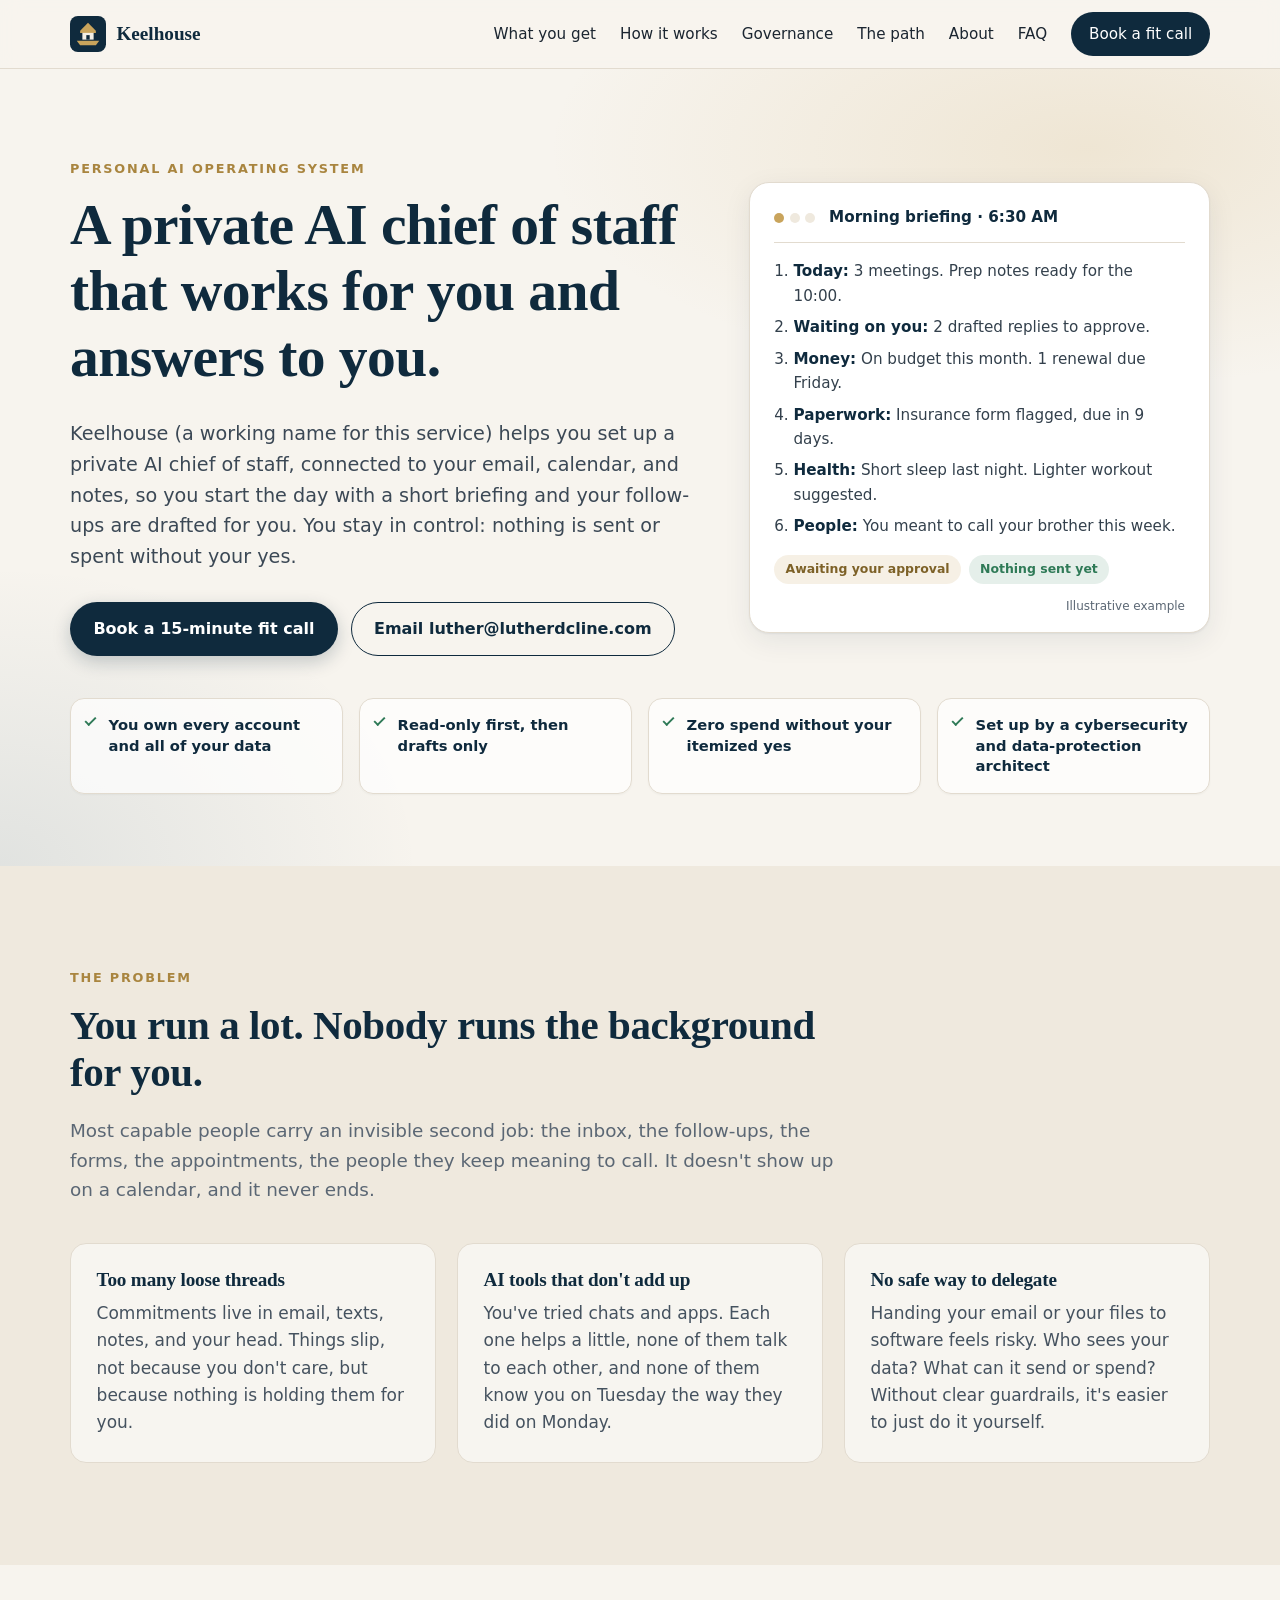
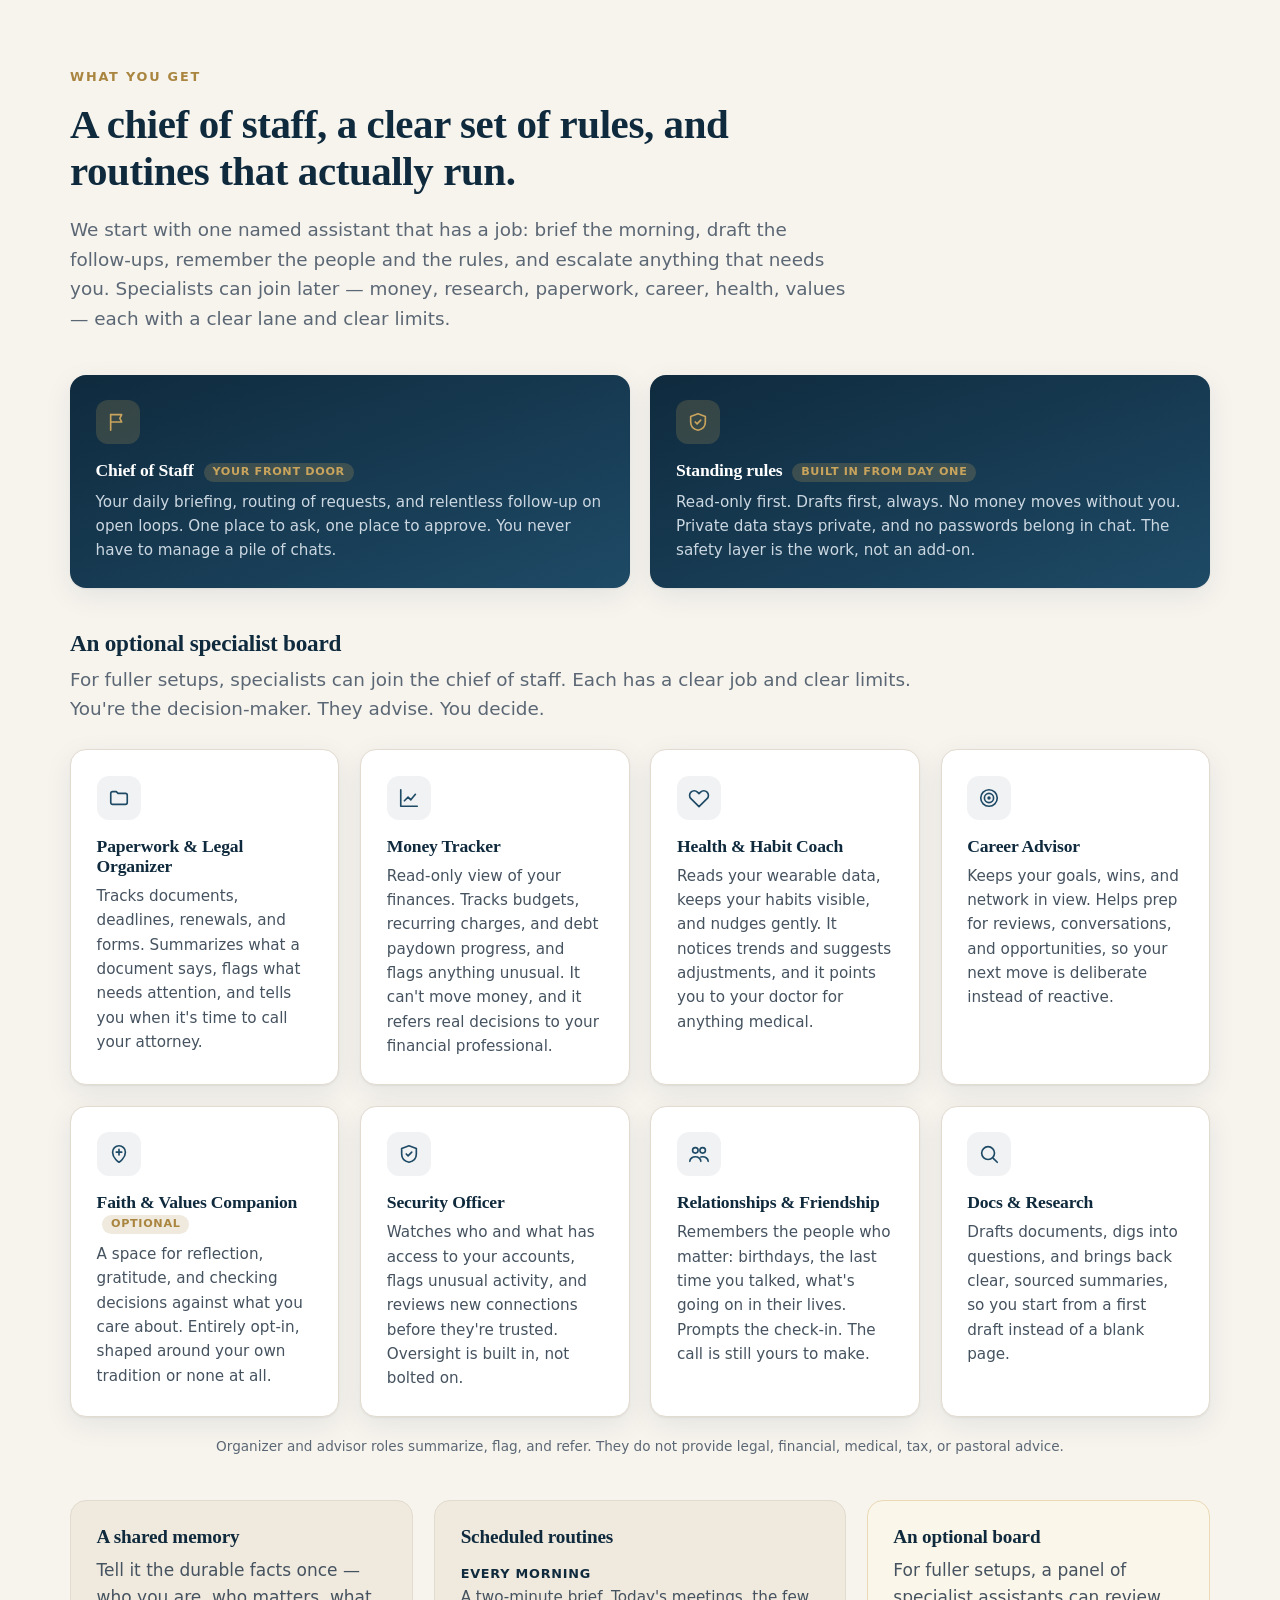
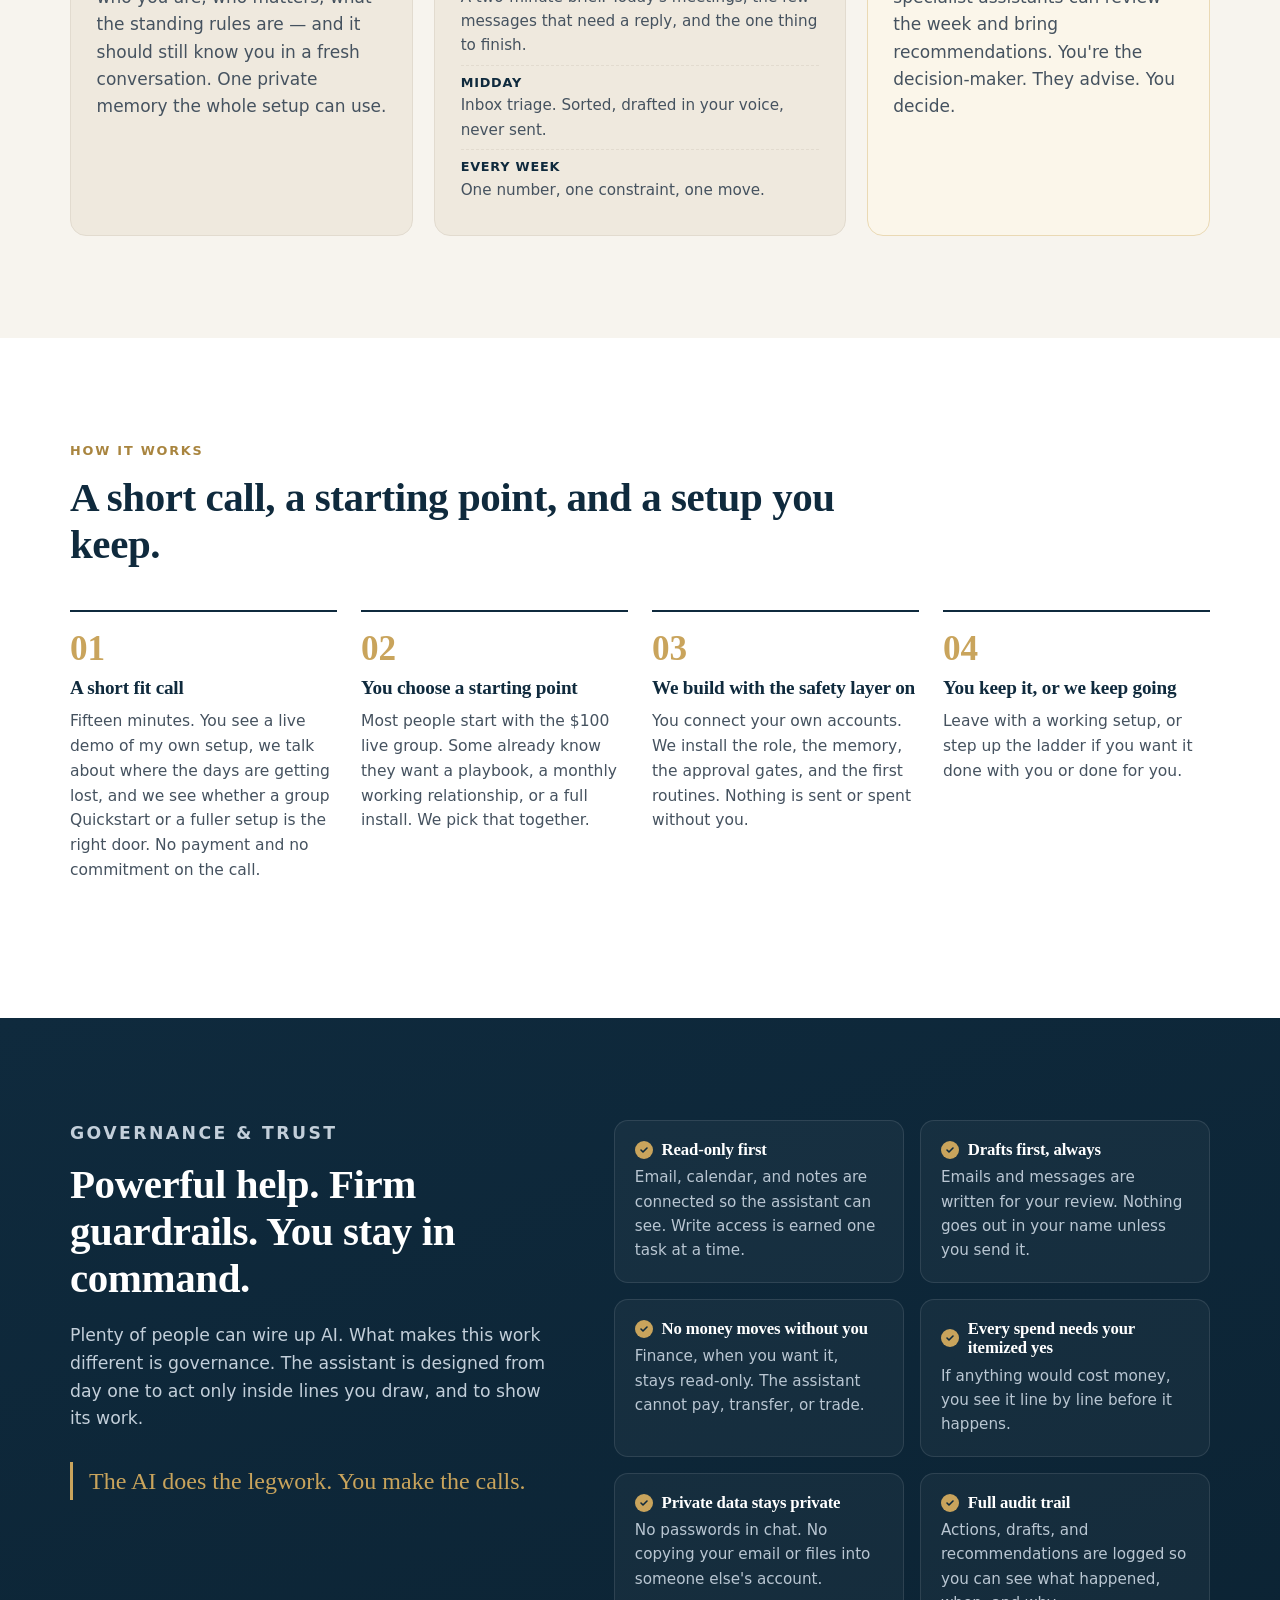
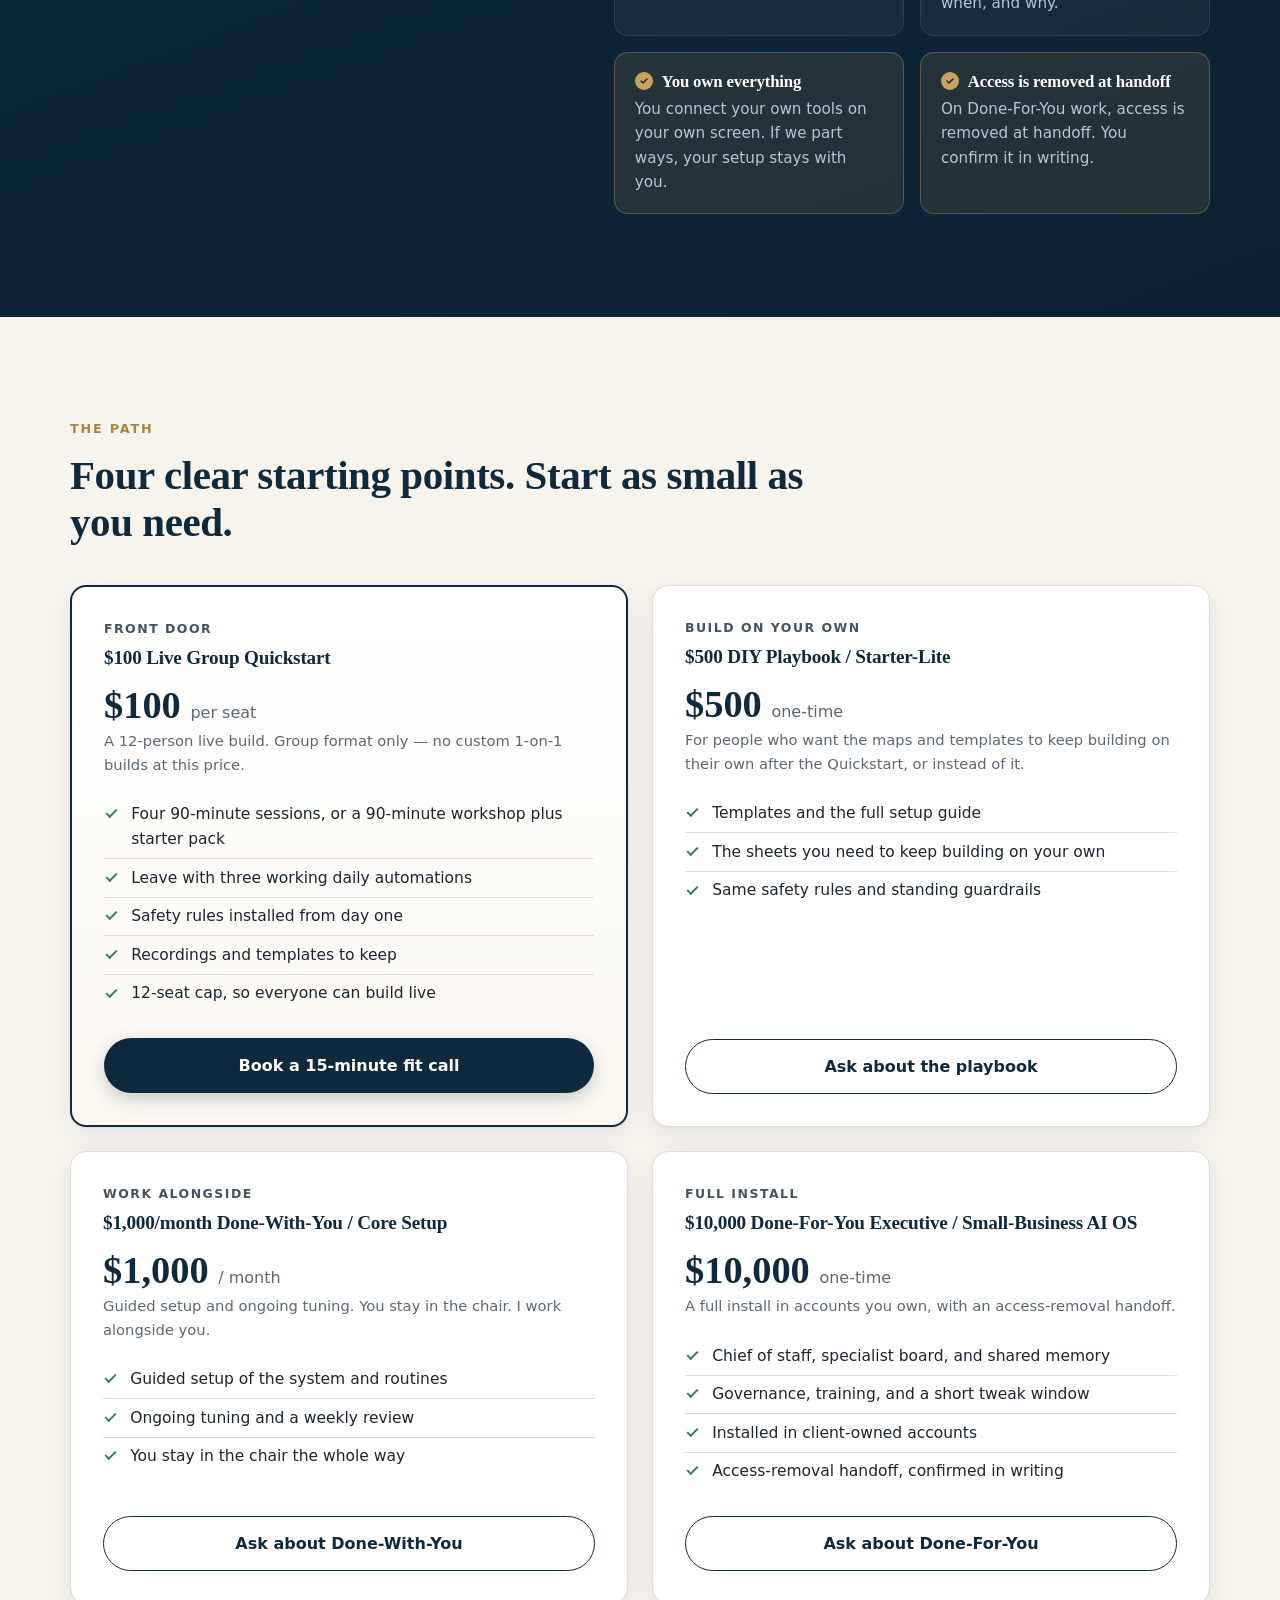
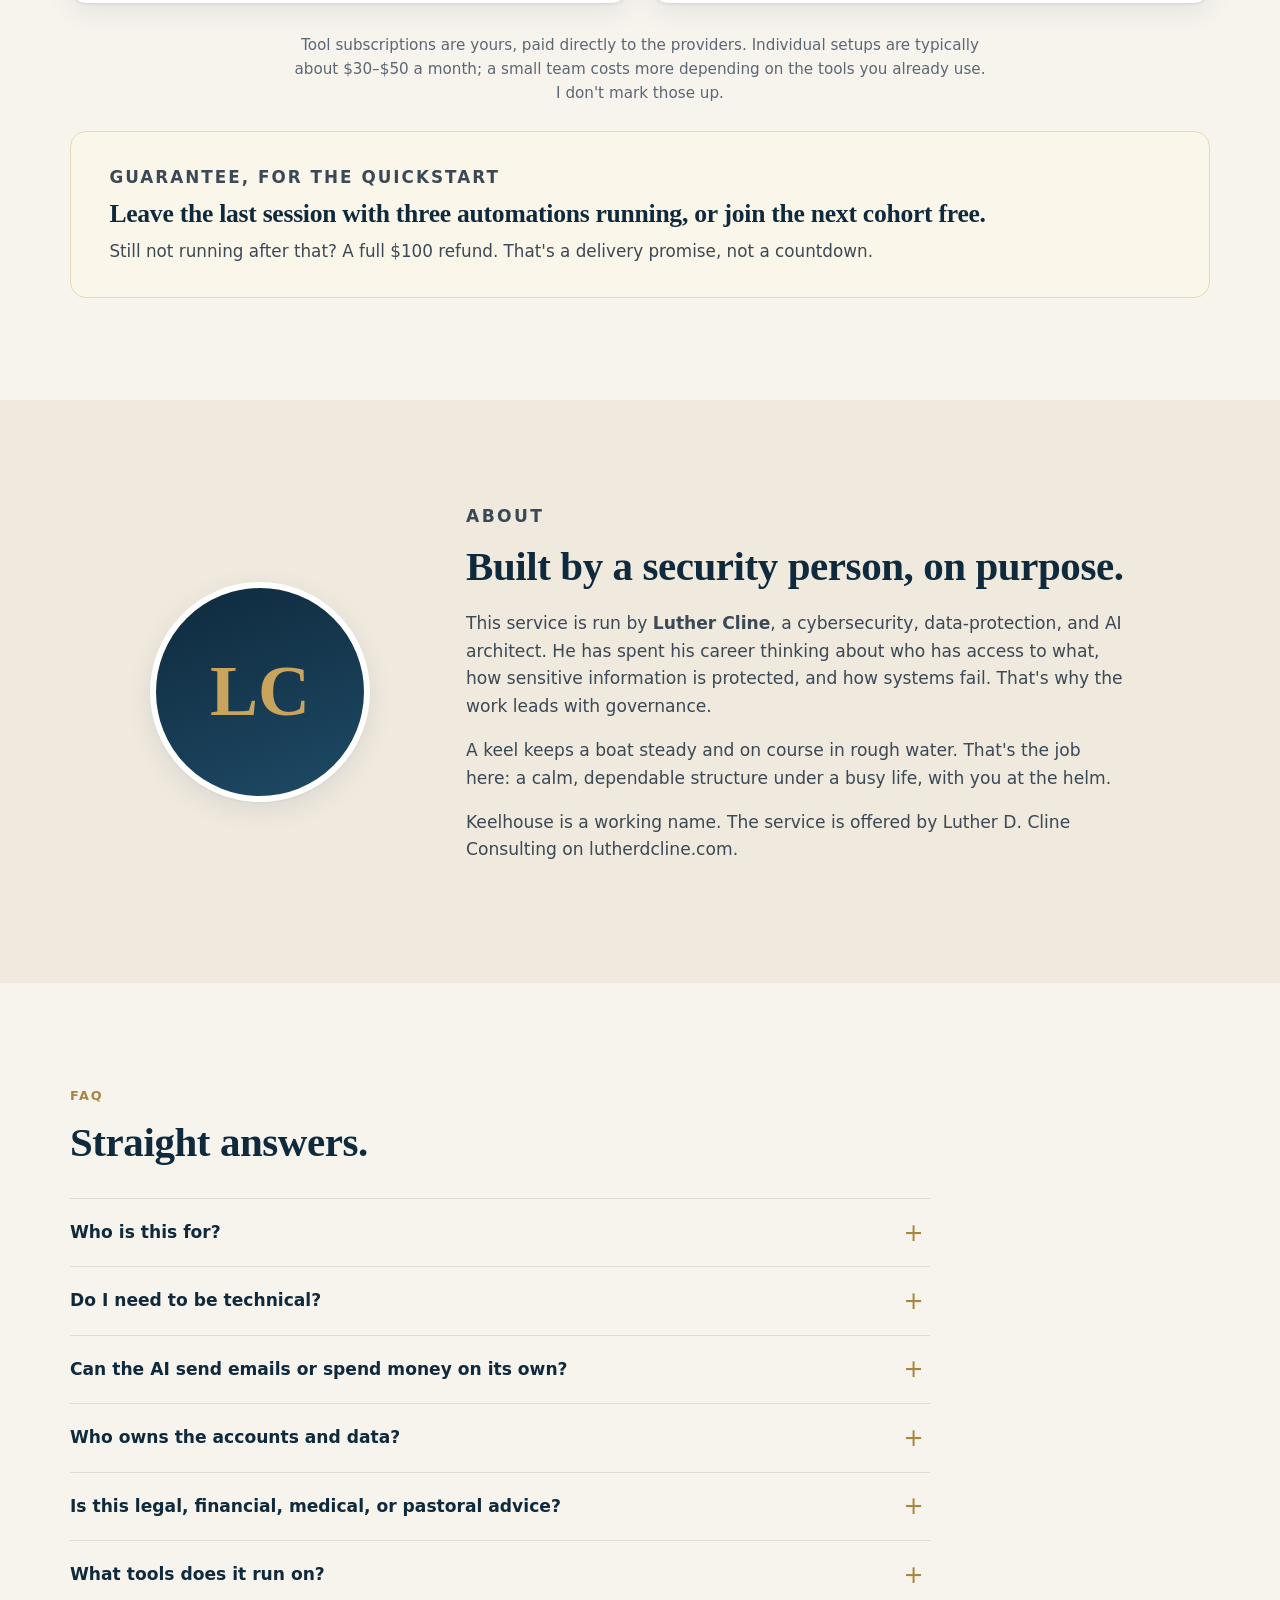
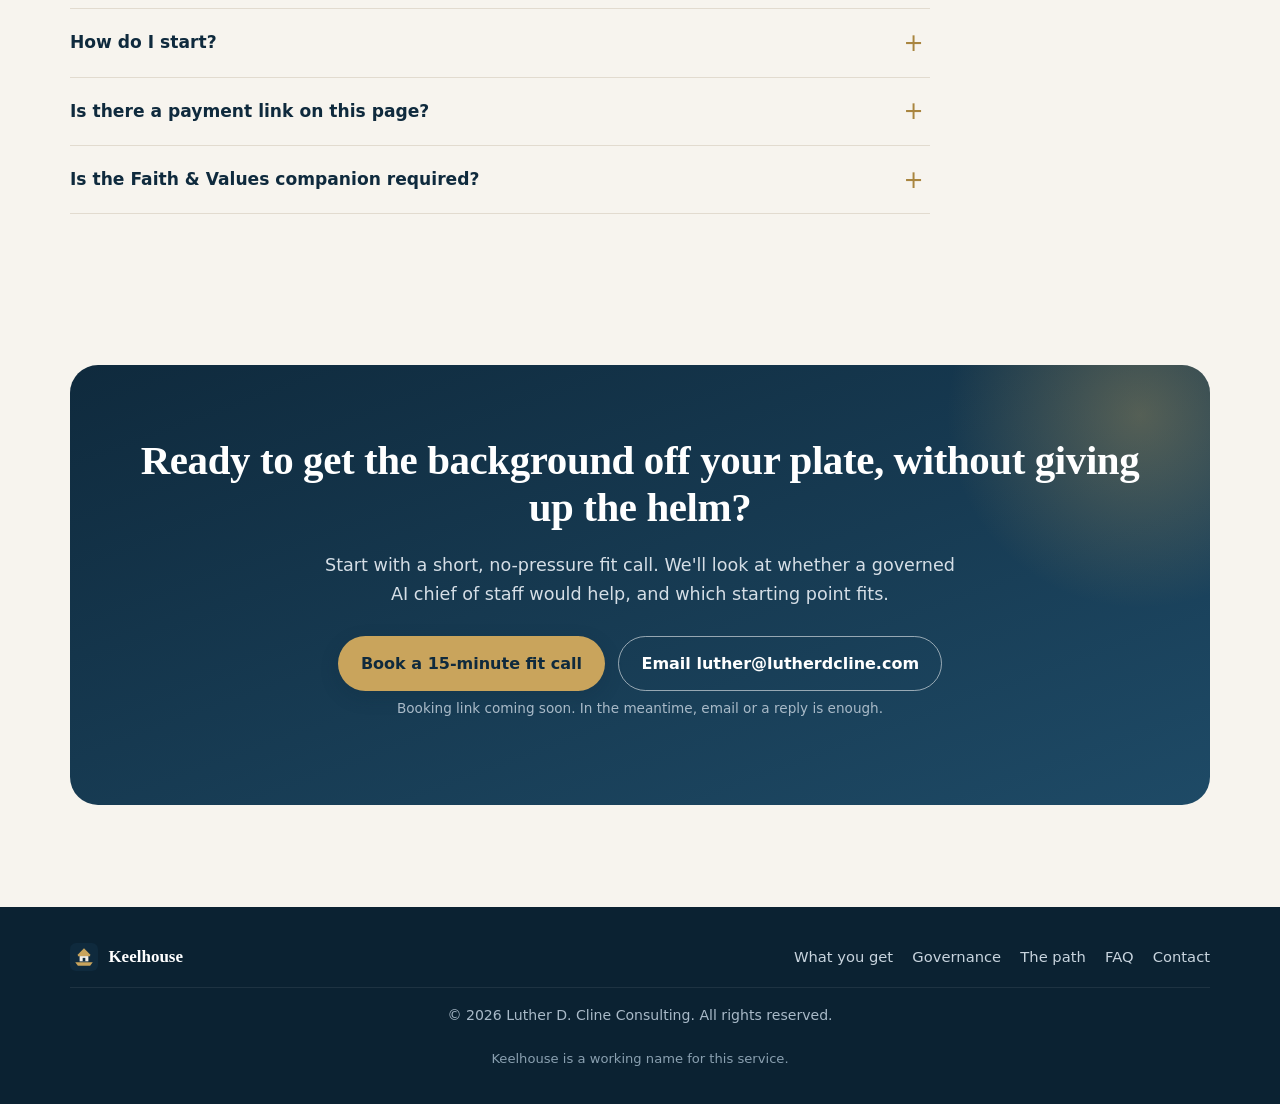
==== commit 22836588: "Update Keelhouse tool-cost range to about $30–$50 a month Align the client-tool cost note with the u" ====
--- a/keelhouse/index.html
+++ b/keelhouse/index.html
@@ -335,7 +335,7 @@
         </article>
       </div>
       <div class="container">
-        <p class="tools-note">Tool subscriptions are yours, paid directly to the providers. Individual setups are typically about $20&ndash;$32 a month; a small team costs more depending on the tools you already use. I don't mark those up.</p>
+        <p class="tools-note">Tool subscriptions are yours, paid directly to the providers. Individual setups are typically about $30&ndash;$50 a month; a small team costs more depending on the tools you already use. I don't mark those up.</p>
         <aside class="guarantee-card" aria-label="Quickstart delivery guarantee">
           <p class="offer-label">Guarantee, for the Quickstart</p>
           <h3>Leave the last session with three automations running, or join the next cohort free.</h3>
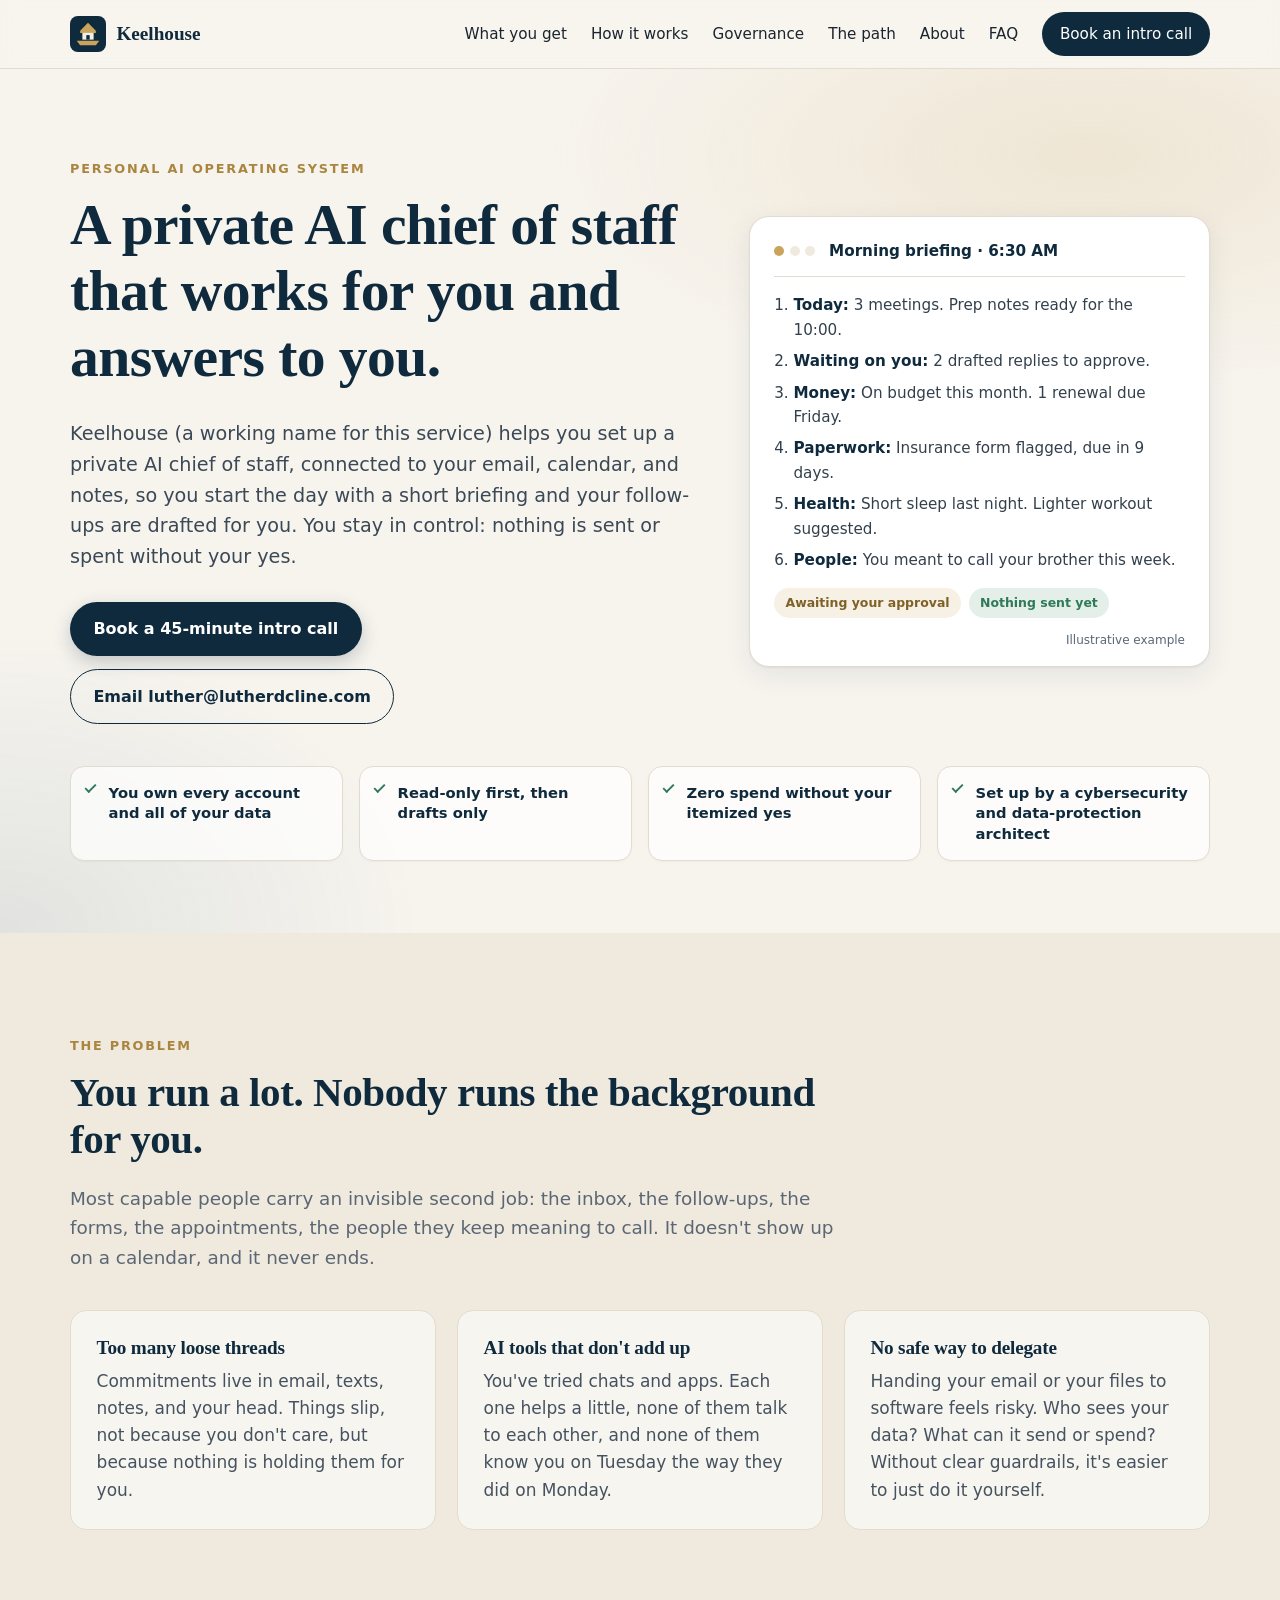
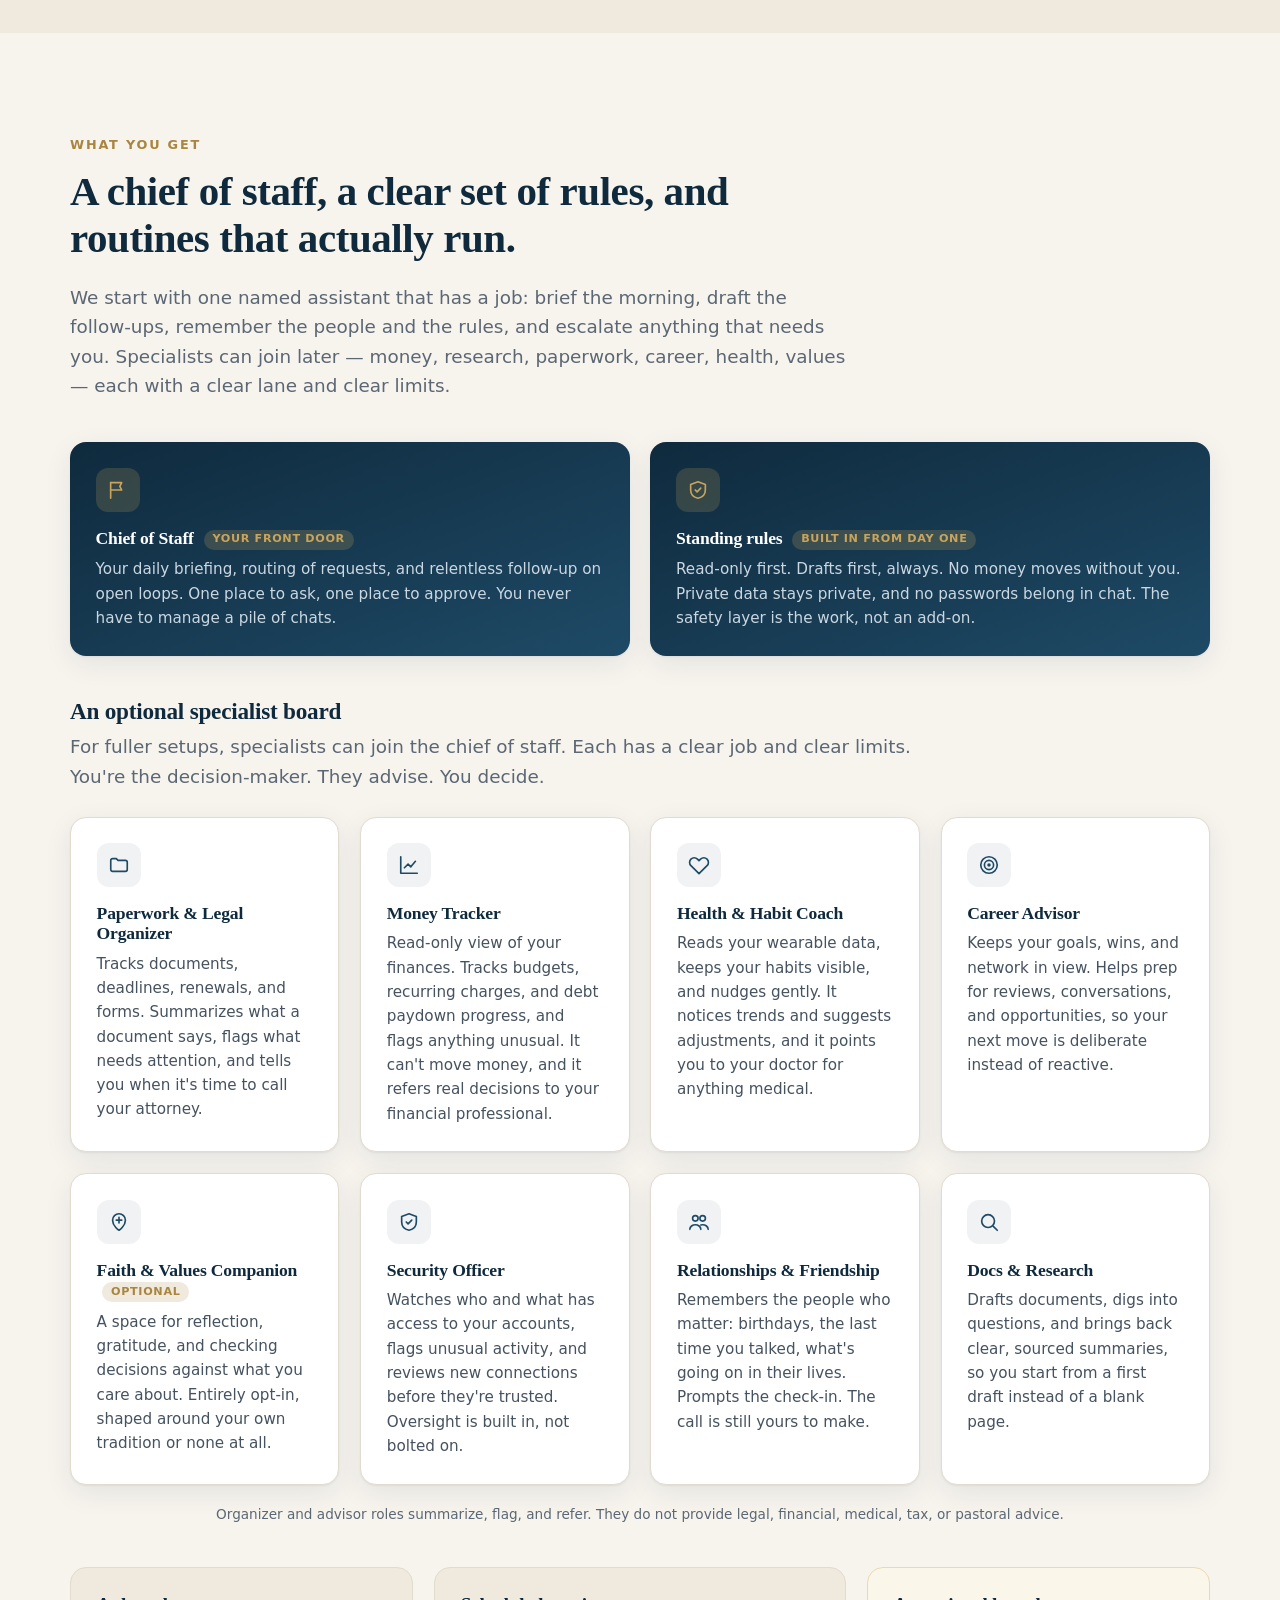
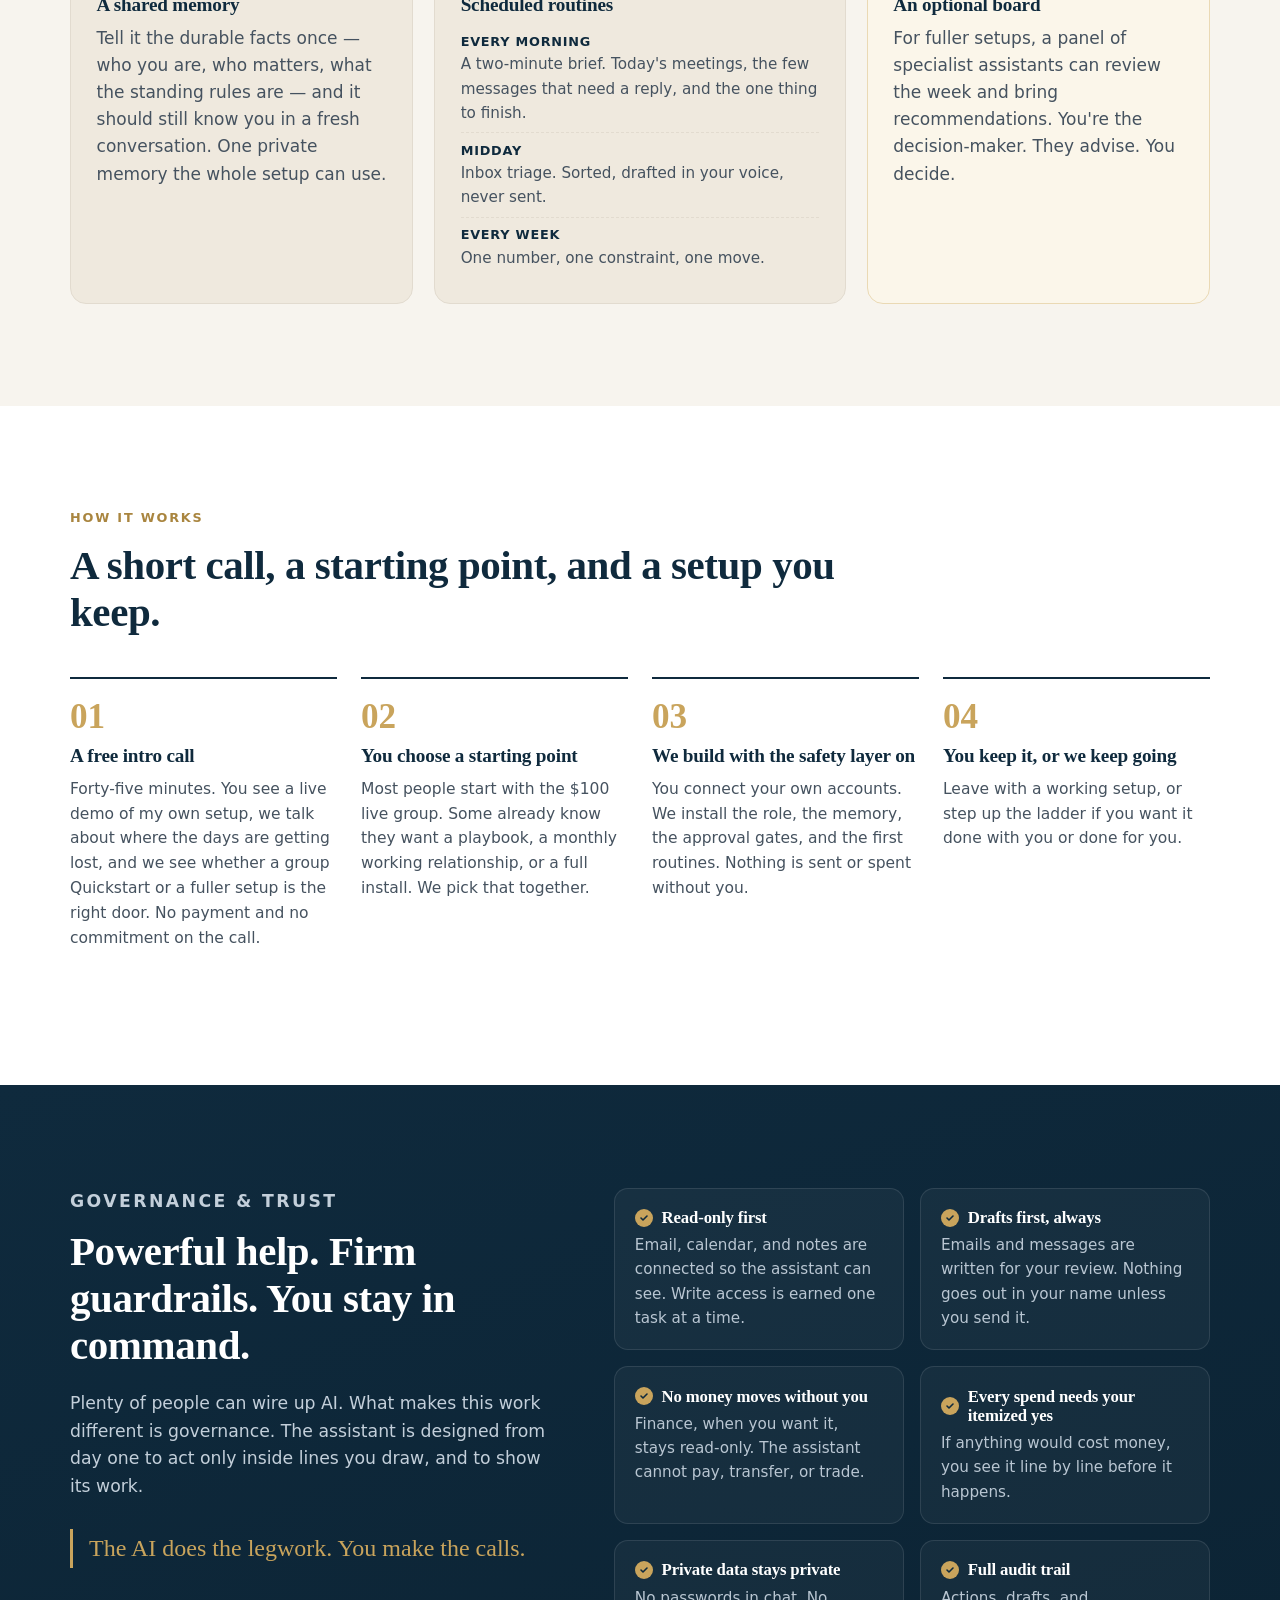
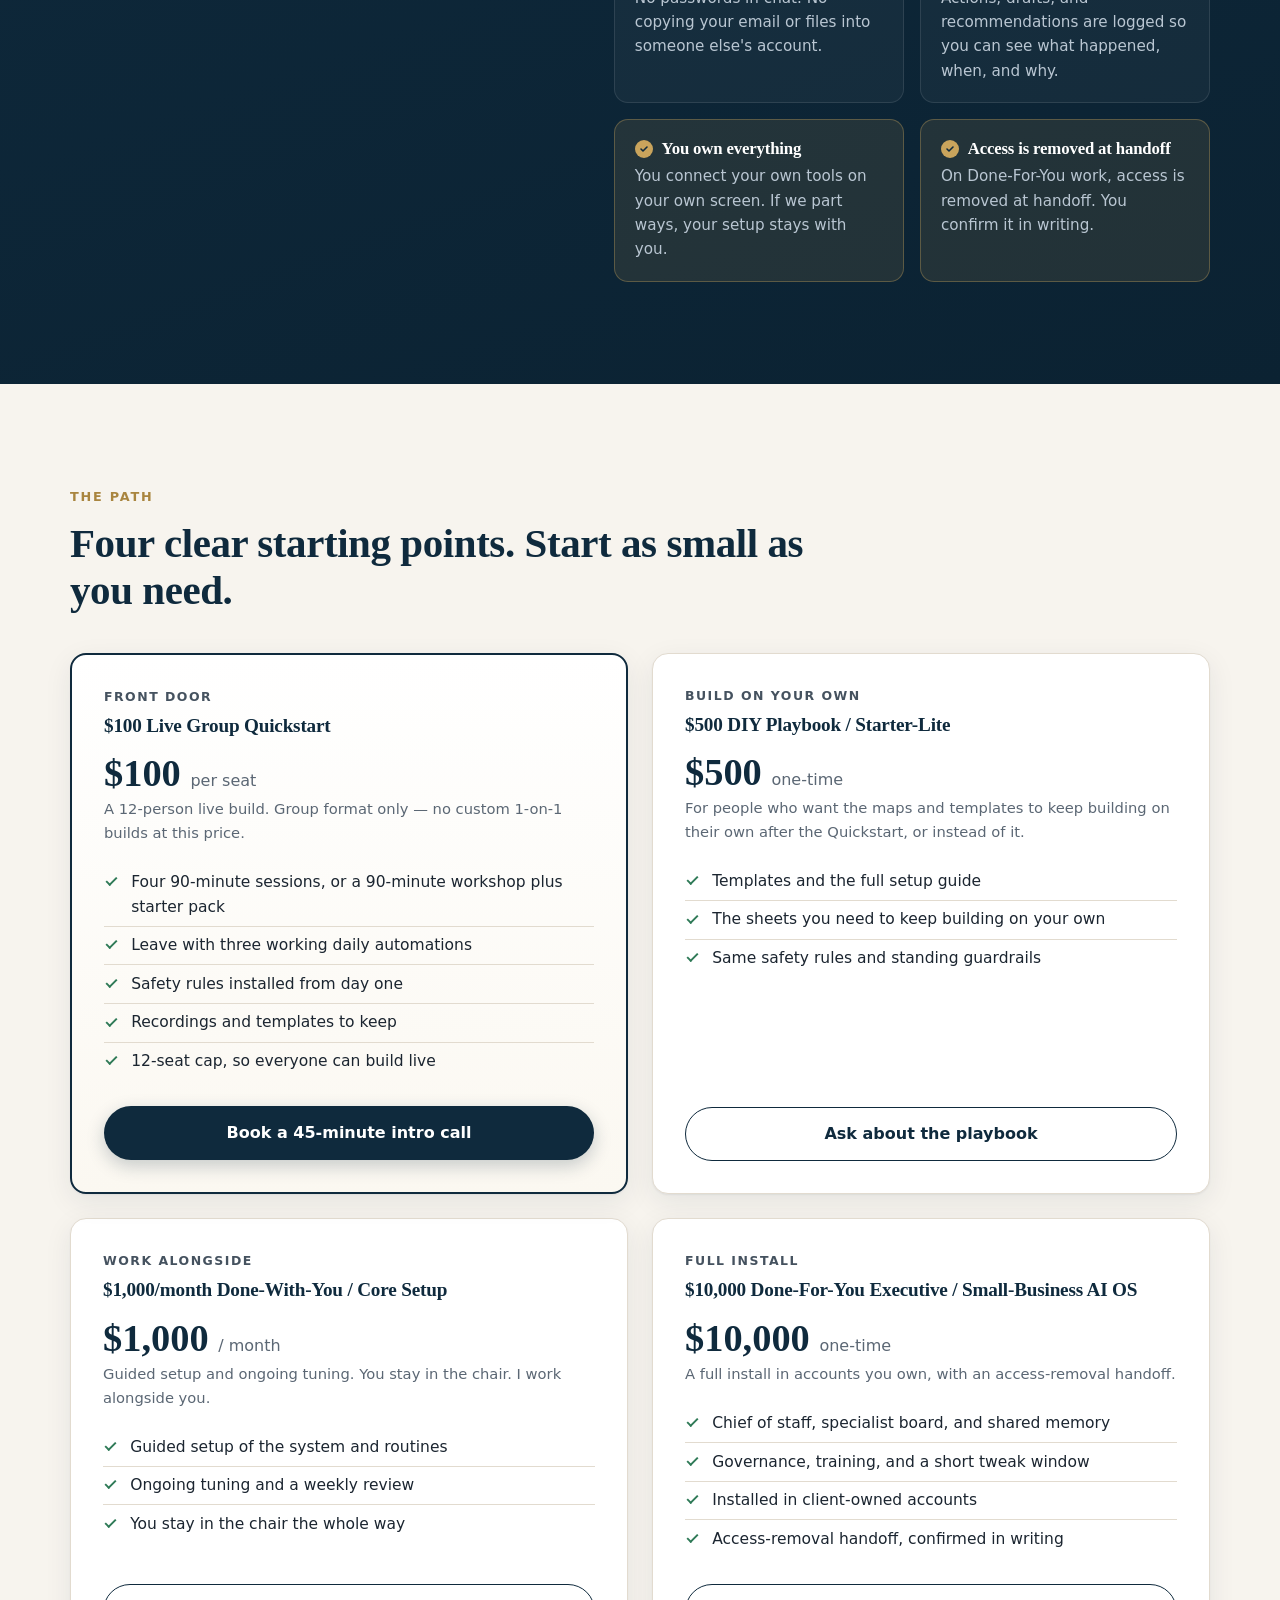
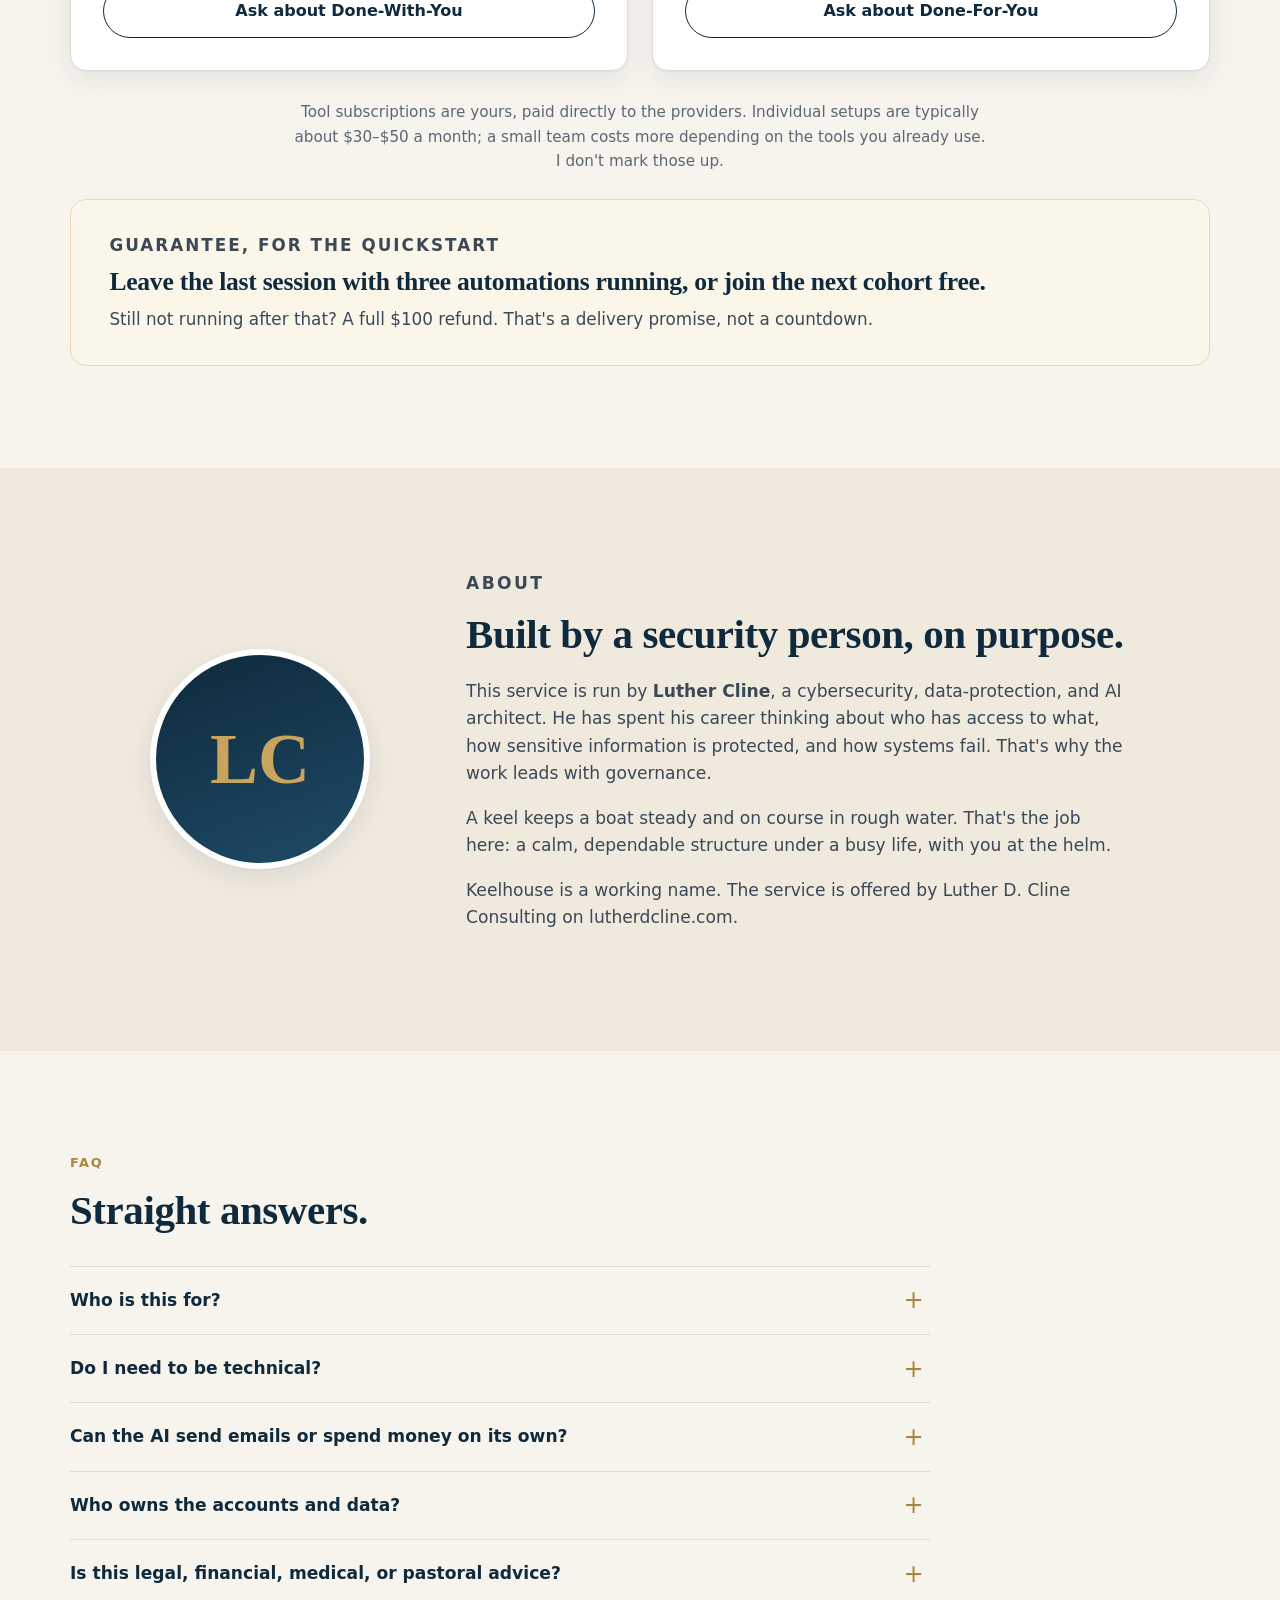
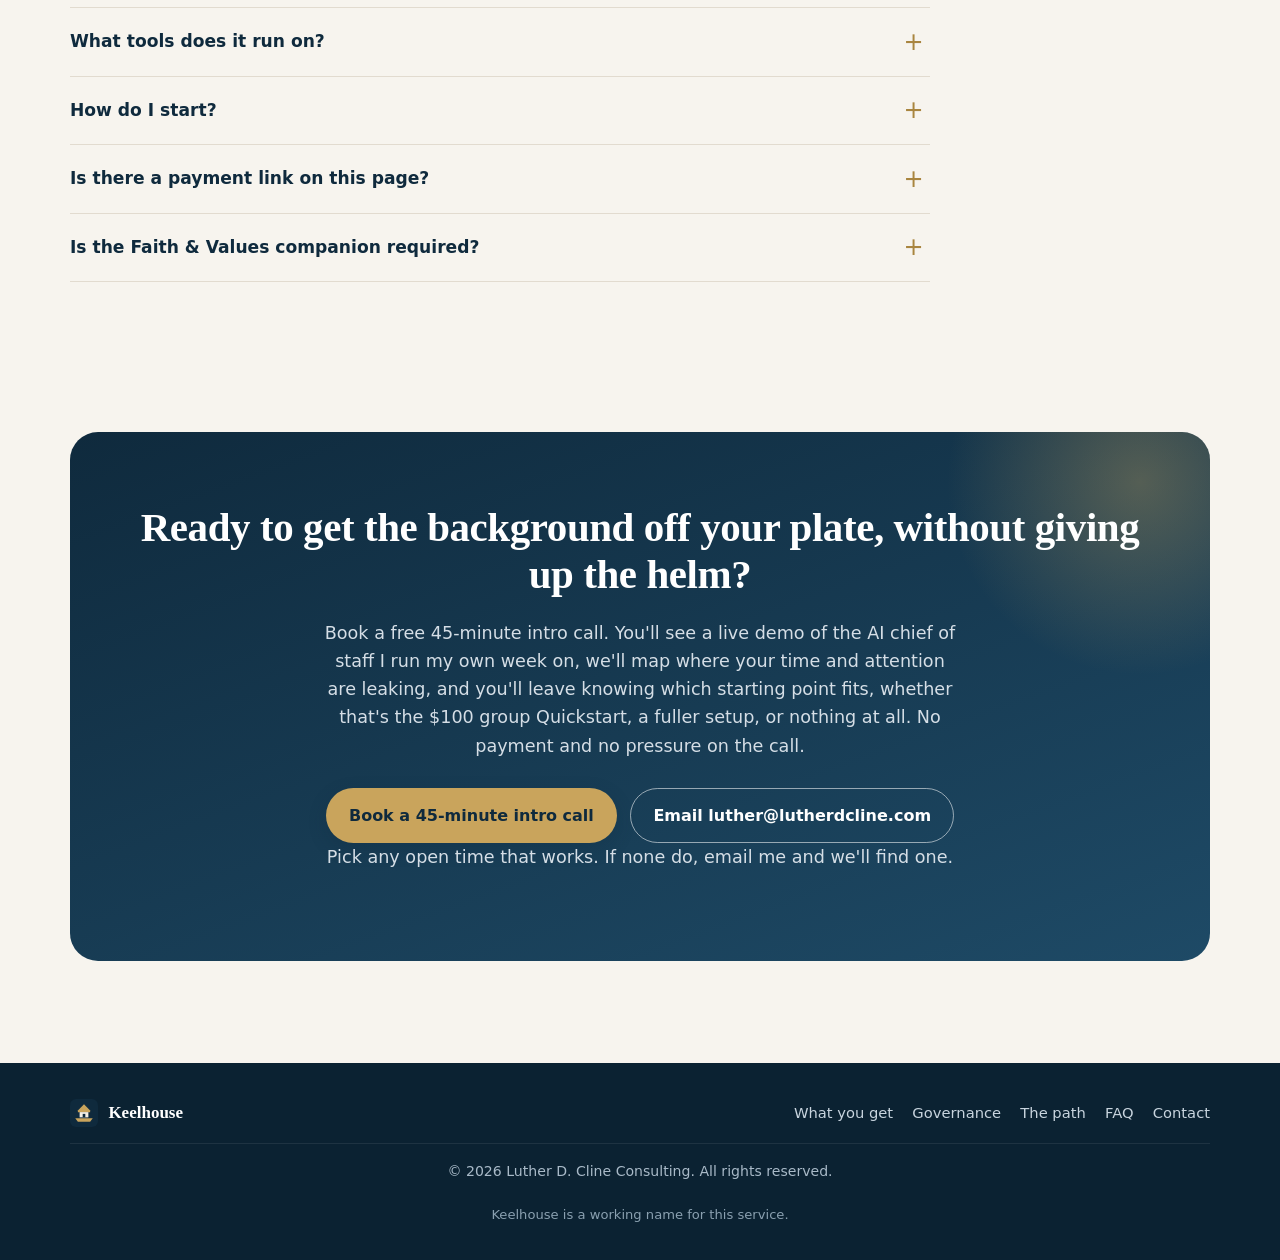
==== commit 20b15076: "Keelhouse: add Google Calendar booking link, 45-minute intro call copy" ====
--- a/keelhouse/index.html
+++ b/keelhouse/index.html
@@ -37,7 +37,7 @@
         <a href="#offers">The path</a>
         <a href="#about">About</a>
         <a href="#faq">FAQ</a>
-        <a class="btn btn-small" href="#contact">Book a fit call</a>
+        <a class="btn btn-small" href="#contact">Book an intro call</a>
       </nav>
     </div>
   </header>
@@ -51,7 +51,7 @@
           <h1>A private AI chief of staff that works for you&nbsp;and answers to you.</h1>
           <p class="lede">Keelhouse (a working name for this service) helps you set up a private AI chief of staff, connected to your email, calendar, and notes, so you start the day with a short briefing and your follow-ups are drafted for you. You stay in control: nothing is sent or spent without your yes.</p>
           <div class="hero-actions">
-            <a class="btn btn-primary" href="#contact">Book a 15-minute fit call</a>
+            <a class="btn btn-primary" href="#contact">Book a 45-minute intro call</a>
             <a class="btn btn-ghost" href="mailto:luther@lutherdcline.com?subject=Keelhouse%20fit%20call">Email luther@lutherdcline.com</a>
           </div>
         </div>
@@ -208,8 +208,8 @@
       <ol class="container steps">
         <li class="step">
           <span class="step-num">01</span>
-          <h3>A short fit call</h3>
-          <p>Fifteen minutes. You see a live demo of my own setup, we talk about where the days are getting lost, and we see whether a group Quickstart or a fuller setup is the right door. No payment and no commitment on the call.</p>
+          <h3>A free intro call</h3>
+          <p>Forty-five minutes. You see a live demo of my own setup, we talk about where the days are getting lost, and we see whether a group Quickstart or a fuller setup is the right door. No payment and no commitment on the call.</p>
         </li>
         <li class="step">
           <span class="step-num">02</span>
@@ -294,7 +294,7 @@
             <li>Recordings and templates to keep</li>
             <li>12-seat cap, so everyone can build live</li>
           </ul>
-          <a class="btn btn-primary btn-block" href="#contact">Book a 15-minute fit call</a>
+          <a class="btn btn-primary btn-block" href="#contact">Book a 45-minute intro call</a>
         </article>
         <article class="card offer">
           <p class="offer-label">Build on your own</p>
@@ -392,11 +392,11 @@
           </details>
           <details>
             <summary>How do I start?</summary>
-            <p>Most people start with a free 15-minute fit call, then the $100 group Quickstart. If you already know you want a playbook, a monthly working relationship, or a full install, say so on the call.</p>
+            <p>Most people start with a free 45-minute intro call, then the $100 group Quickstart. If you already know you want a playbook, a monthly working relationship, or a full install, say so on the call.</p>
           </details>
           <details>
             <summary>Is there a payment link on this page?</summary>
-            <p>Not yet. Until billing is fully set up, we hold seats and next steps by conversation and a fit call, at $0.</p>
+            <p>Not yet. Until billing is fully set up, we hold seats and next steps by conversation and an intro call, at $0.</p>
           </details>
           <details>
             <summary>Is the Faith &amp; Values companion required?</summary>
@@ -410,13 +410,12 @@
     <section class="section contact" id="contact">
       <div class="container contact-box">
         <h2>Ready to get the background off your plate, without giving up the helm?</h2>
-        <p>Start with a short, no-pressure fit call. We'll look at whether a governed AI chief of staff would help, and which starting point fits.</p>
+        <p>Book a free 45-minute intro call. You'll see a live demo of the AI chief of staff I run my own week on, we'll map where your time and attention are leaking, and you'll leave knowing which starting point fits, whether that's the $100 group Quickstart, a fuller setup, or nothing at all. No payment and no pressure on the call.</p>
         <div class="hero-actions center">
-          <!-- PLACEHOLDER: replace href with the real booking link once Luther creates the appointment schedule -->
-          <a class="btn btn-primary" href="#" data-placeholder="booking-link" aria-label="Book a 15-minute fit call (booking link coming soon)">Book a 15-minute fit call</a>
+          <a class="btn btn-primary" href="https://calendar.app.google/DQtsu7BLw8Nr7i2f9" target="_blank" rel="noopener" aria-label="Book a 45-minute intro call (opens Google Calendar booking page in a new tab)">Book a 45-minute intro call</a>
           <a class="btn btn-ghost-light" href="mailto:luther@lutherdcline.com?subject=Keelhouse%20fit%20call">Email luther@lutherdcline.com</a>
         </div>
-        <p class="small placeholder-note" tabindex="-1">Booking link coming soon. In the meantime, email or a reply is enough.</p>
+        <p class="small">Pick any open time that works. If none do, email me and we'll find one.</p>
       </div>
     </section>
   </main>
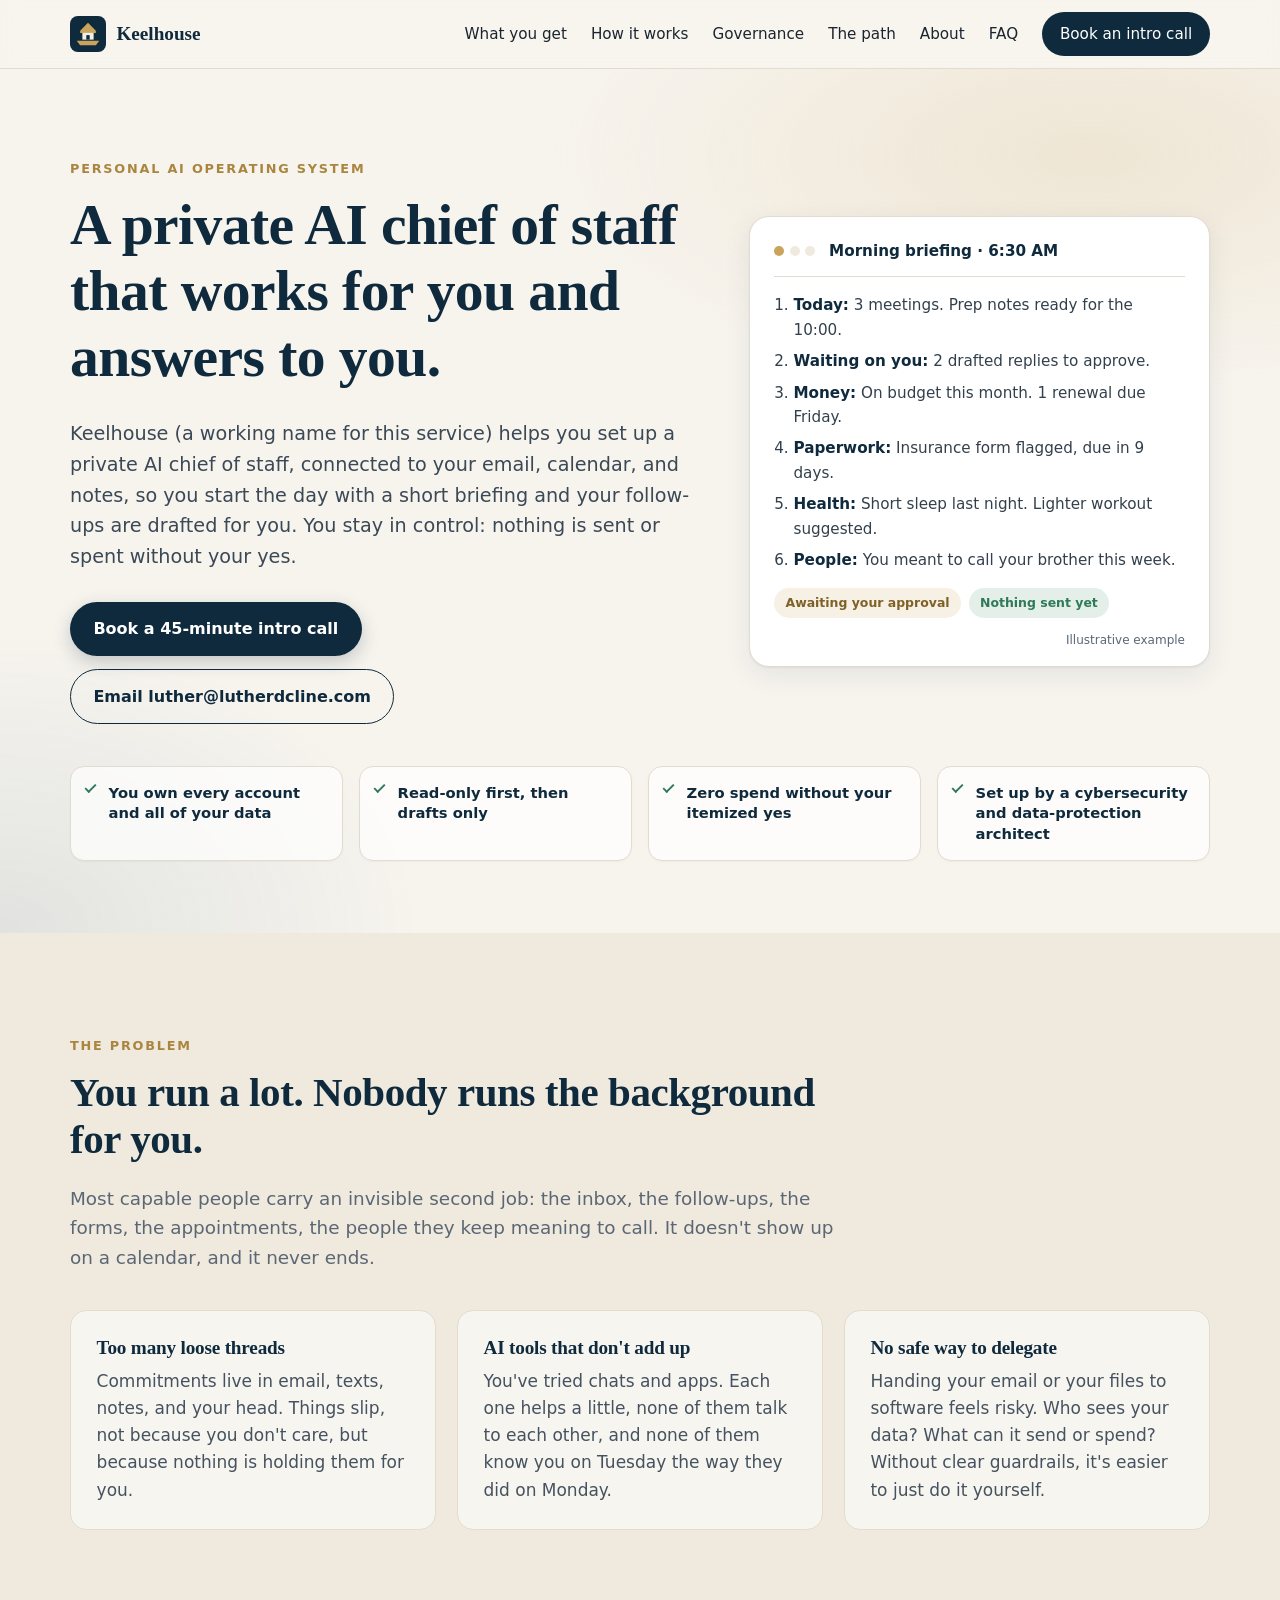
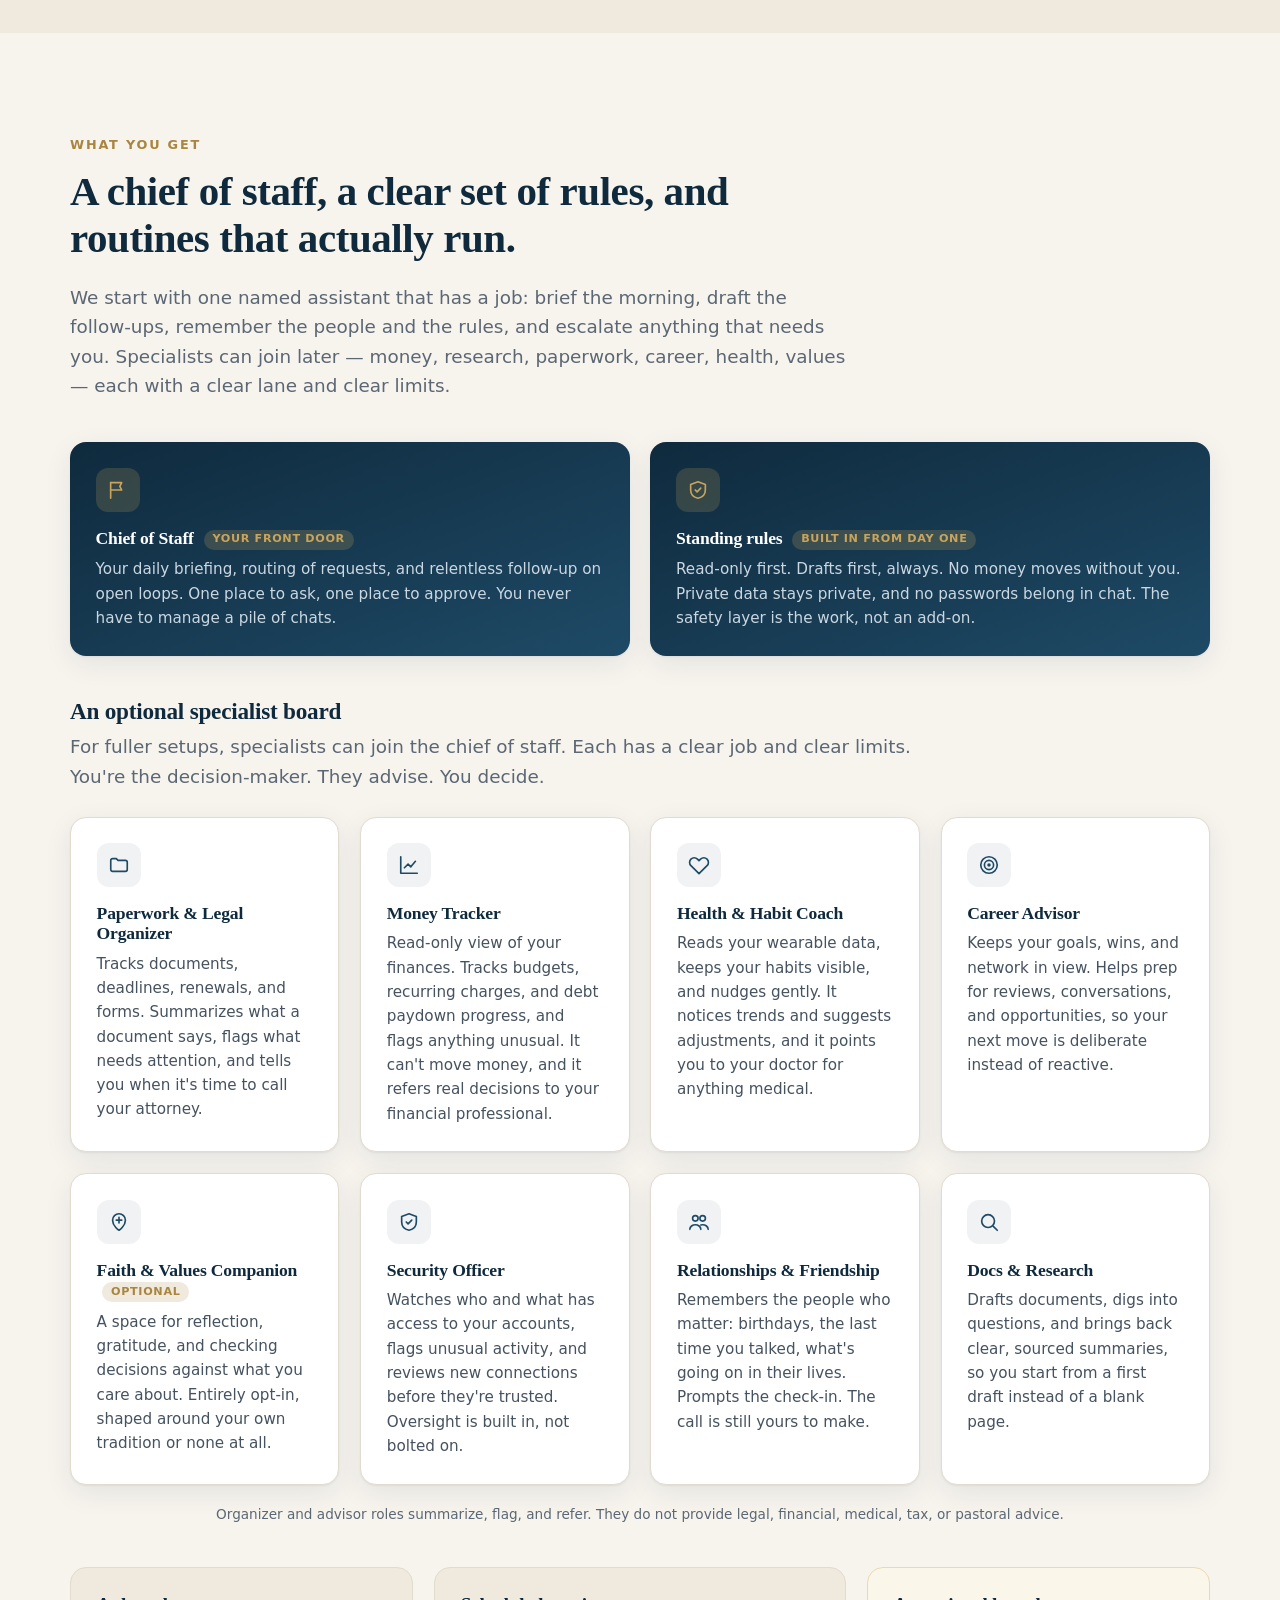
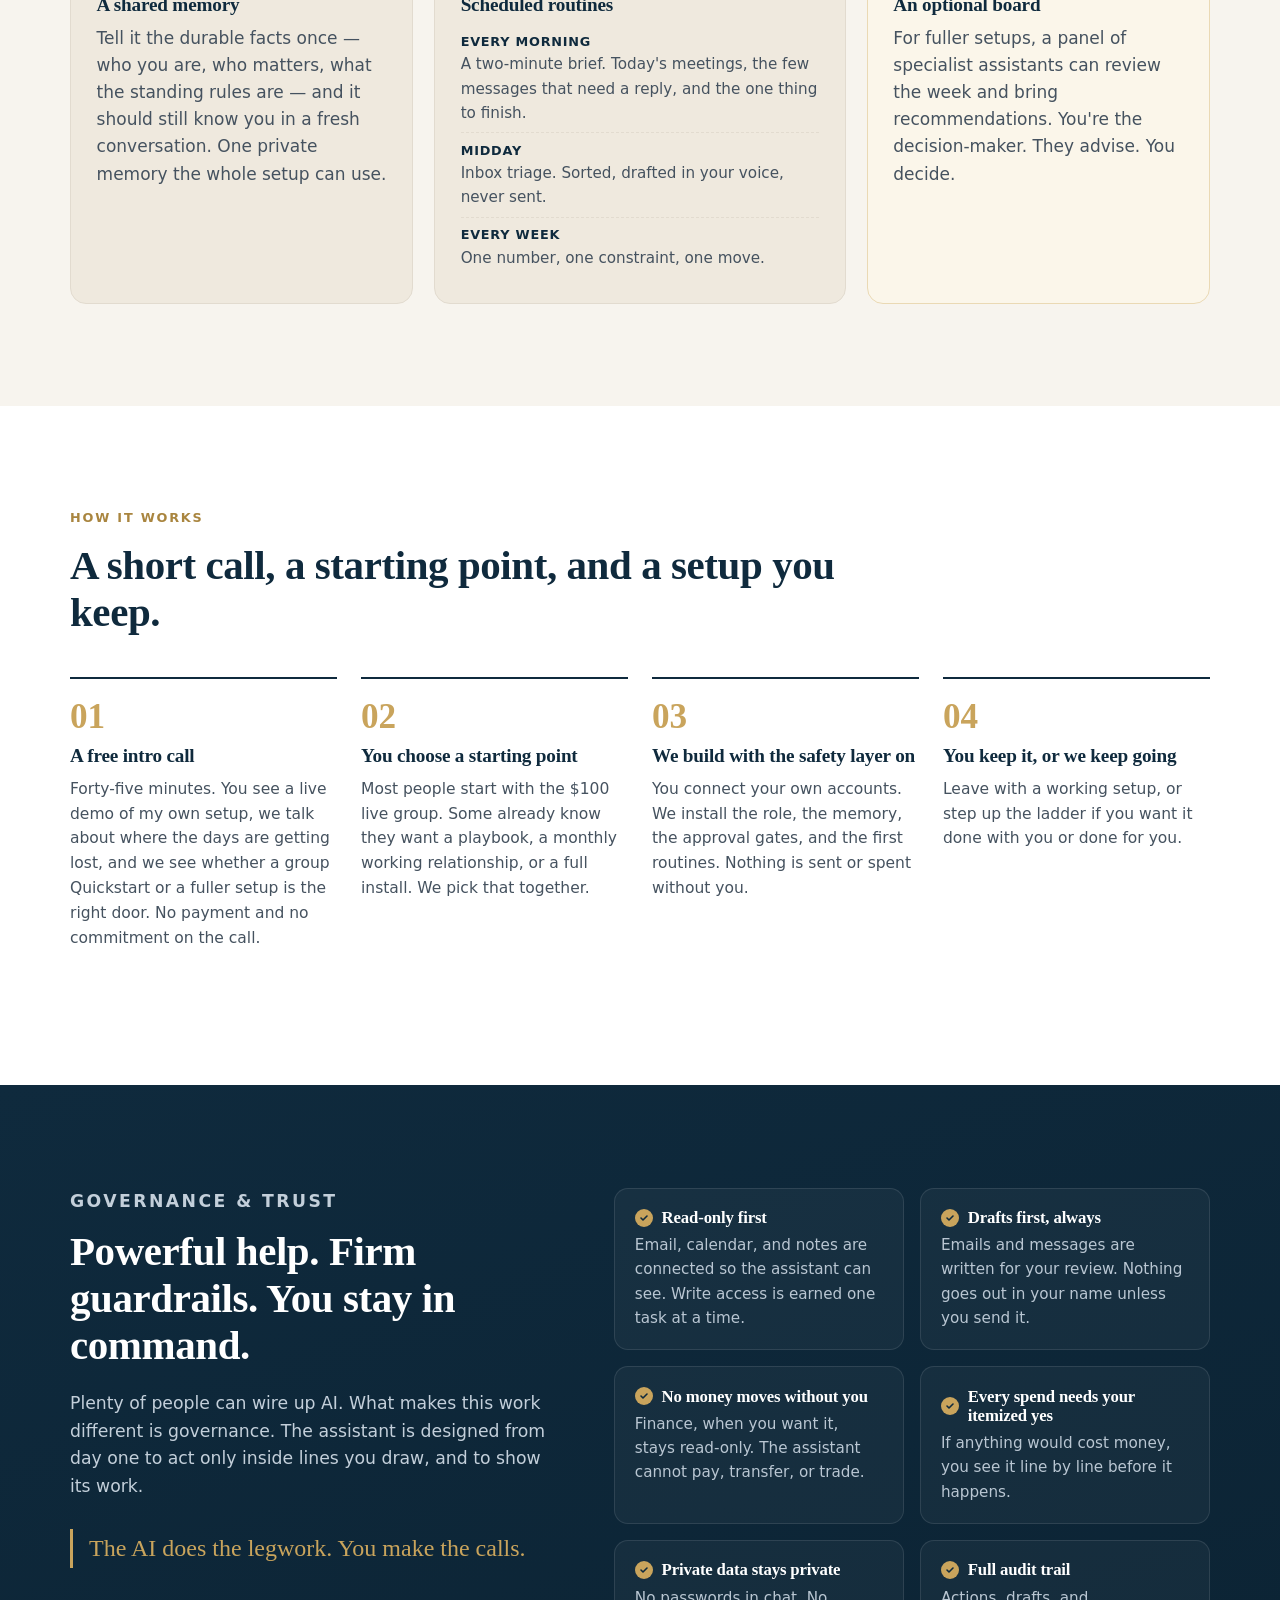
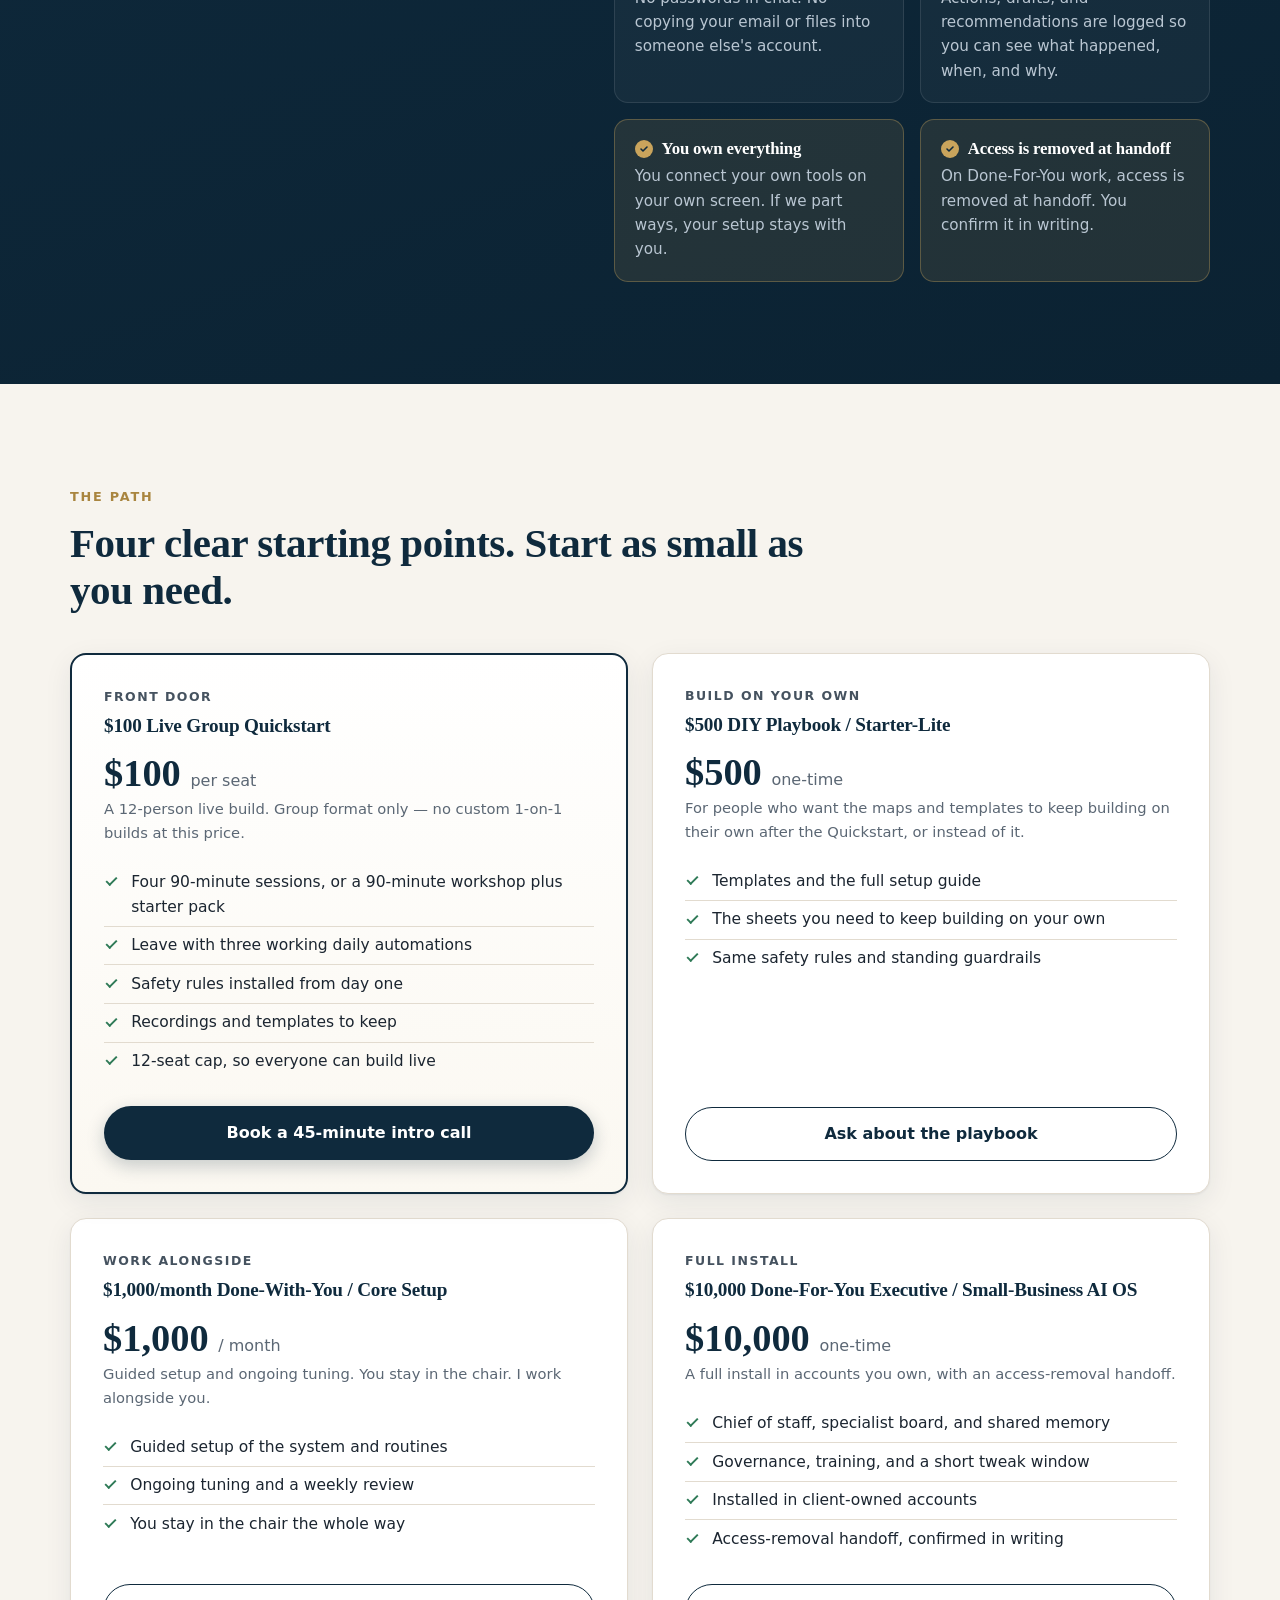
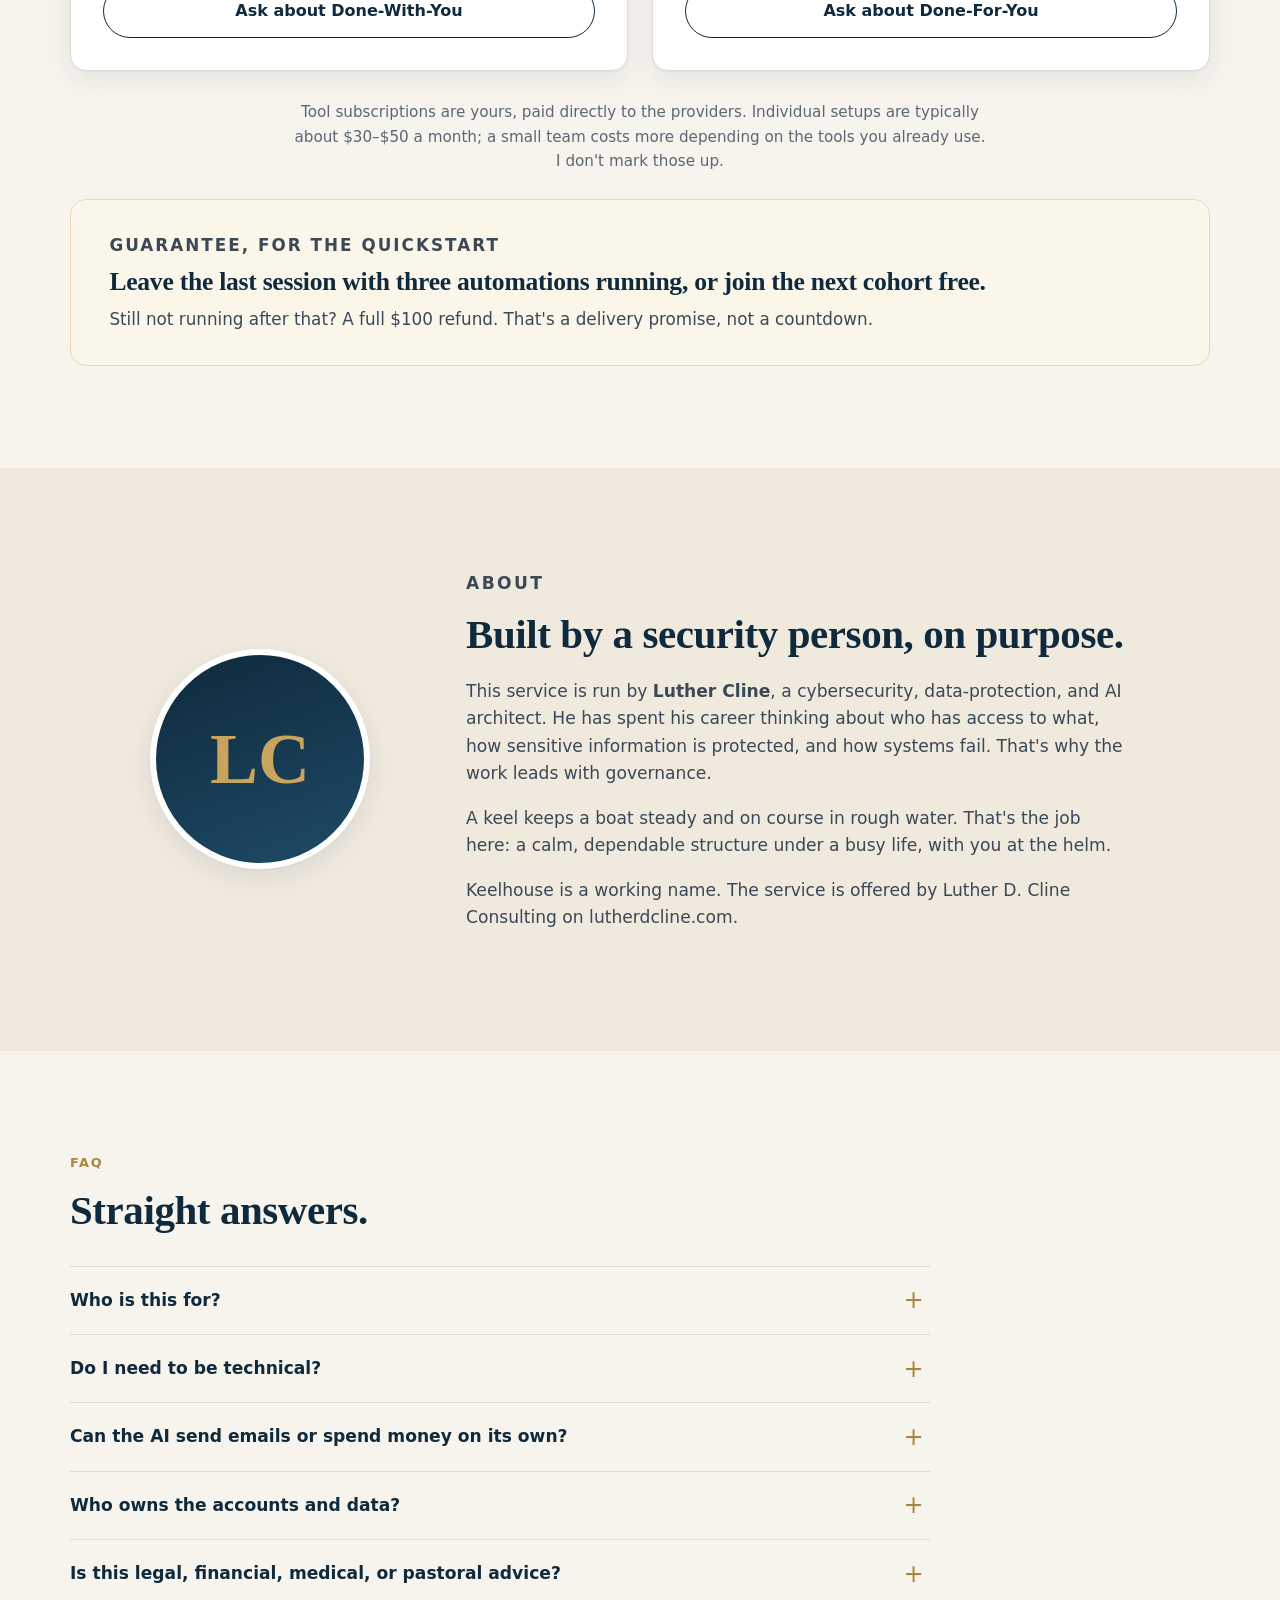
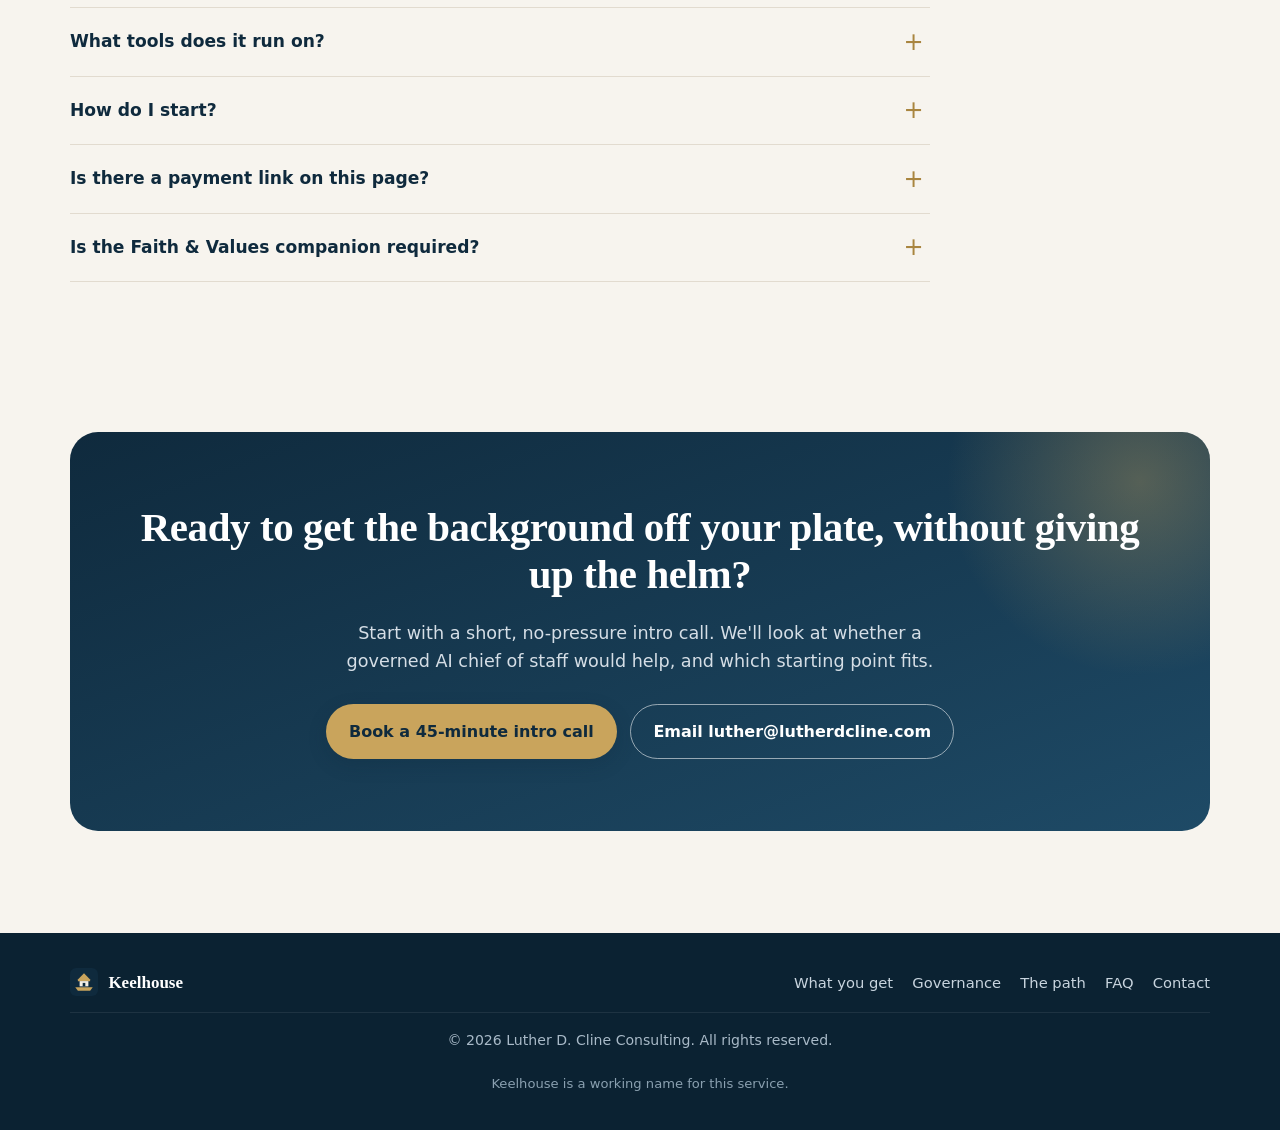
==== commit 81fc35ba: "Publish the Keelhouse intro-call booking link and credentials roadmap Point the Keelhouse nav, hero," ====
--- a/keelhouse/index.html
+++ b/keelhouse/index.html
@@ -37,7 +37,7 @@
         <a href="#offers">The path</a>
         <a href="#about">About</a>
         <a href="#faq">FAQ</a>
-        <a class="btn btn-small" href="#contact">Book an intro call</a>
+        <a class="btn btn-small" href="https://calendar.app.google/DQtsu7BLw8Nr7i2f9" target="_blank" rel="noopener">Book an intro call</a>
       </nav>
     </div>
   </header>
@@ -51,8 +51,8 @@
           <h1>A private AI chief of staff that works for you&nbsp;and answers to you.</h1>
           <p class="lede">Keelhouse (a working name for this service) helps you set up a private AI chief of staff, connected to your email, calendar, and notes, so you start the day with a short briefing and your follow-ups are drafted for you. You stay in control: nothing is sent or spent without your yes.</p>
           <div class="hero-actions">
-            <a class="btn btn-primary" href="#contact">Book a 45-minute intro call</a>
-            <a class="btn btn-ghost" href="mailto:luther@lutherdcline.com?subject=Keelhouse%20fit%20call">Email luther@lutherdcline.com</a>
+            <a class="btn btn-primary" href="https://calendar.app.google/DQtsu7BLw8Nr7i2f9" target="_blank" rel="noopener">Book a 45-minute intro call</a>
+            <a class="btn btn-ghost" href="mailto:luther@lutherdcline.com?subject=Keelhouse%20intro%20call">Email luther@lutherdcline.com</a>
           </div>
         </div>
         <aside class="hero-card" aria-label="Example morning briefing">
@@ -294,7 +294,7 @@
             <li>Recordings and templates to keep</li>
             <li>12-seat cap, so everyone can build live</li>
           </ul>
-          <a class="btn btn-primary btn-block" href="#contact">Book a 45-minute intro call</a>
+          <a class="btn btn-primary btn-block" href="https://calendar.app.google/DQtsu7BLw8Nr7i2f9" target="_blank" rel="noopener">Book a 45-minute intro call</a>
         </article>
         <article class="card offer">
           <p class="offer-label">Build on your own</p>
@@ -410,12 +410,11 @@
     <section class="section contact" id="contact">
       <div class="container contact-box">
         <h2>Ready to get the background off your plate, without giving up the helm?</h2>
-        <p>Book a free 45-minute intro call. You'll see a live demo of the AI chief of staff I run my own week on, we'll map where your time and attention are leaking, and you'll leave knowing which starting point fits, whether that's the $100 group Quickstart, a fuller setup, or nothing at all. No payment and no pressure on the call.</p>
+        <p>Start with a short, no-pressure intro call. We'll look at whether a governed AI chief of staff would help, and which starting point fits.</p>
         <div class="hero-actions center">
-          <a class="btn btn-primary" href="https://calendar.app.google/DQtsu7BLw8Nr7i2f9" target="_blank" rel="noopener" aria-label="Book a 45-minute intro call (opens Google Calendar booking page in a new tab)">Book a 45-minute intro call</a>
-          <a class="btn btn-ghost-light" href="mailto:luther@lutherdcline.com?subject=Keelhouse%20fit%20call">Email luther@lutherdcline.com</a>
-        </div>
-        <p class="small">Pick any open time that works. If none do, email me and we'll find one.</p>
+          <a class="btn btn-primary" href="https://calendar.app.google/DQtsu7BLw8Nr7i2f9" target="_blank" rel="noopener">Book a 45-minute intro call</a>
+          <a class="btn btn-ghost-light" href="mailto:luther@lutherdcline.com?subject=Keelhouse%20intro%20call">Email luther@lutherdcline.com</a>
+        </div>
       </div>
     </section>
   </main>
--- a/keelhouse/styles.css
+++ b/keelhouse/styles.css
@@ -43,7 +43,7 @@
 .btn-ghost:hover{background:rgba(15,42,61,.06)}
 .btn-ghost-light{border-color:rgba(255,255,255,.55);color:#fff}
 .btn-ghost-light:hover{background:rgba(255,255,255,.08)}
-.btn-small{padding:.55rem 1.05rem;font-size:.92rem;background:var(--navy);color:#fff !important}
+.btn-small{padding:.55rem 1.05rem;font-size:.92rem;background:var(--navy);color:#fff !important;white-space:nowrap}
 .btn-block{width:100%}
 
 /* Header */
@@ -183,9 +183,6 @@
 .contact-box p{max-width:36em;margin-inline:auto;font-size:1.1rem}
 .contact .btn-primary{background:var(--brass);color:var(--navy)}
 .contact .btn-primary:hover{background:#d6b46d}
-.placeholder-note{color:#a9bac8;font-size:.85rem !important;margin-top:.4rem}
-.placeholder-note:focus{outline:none}
-.placeholder-note.is-highlighted{color:#f3e6c4}
 
 /* Footer */
 .site-footer{background:#0b2232;color:#a9bac8;padding:2.2rem 0}
@@ -198,6 +195,11 @@
 .footer-note{margin:.35rem 0 0;font-size:.82rem;width:100%;text-align:center;color:#8aa0b0}
 
 /* Responsive */
+@media (max-width:1180px){
+  .site-nav{gap:.8rem}
+  .site-nav a{font-size:.88rem}
+  .btn-small{padding:.5rem .85rem;font-size:.84rem}
+}
 @media (max-width:1024px){
   .roles-grid{grid-template-columns:repeat(2,1fr)}
   .steps{grid-template-columns:repeat(2,1fr)}
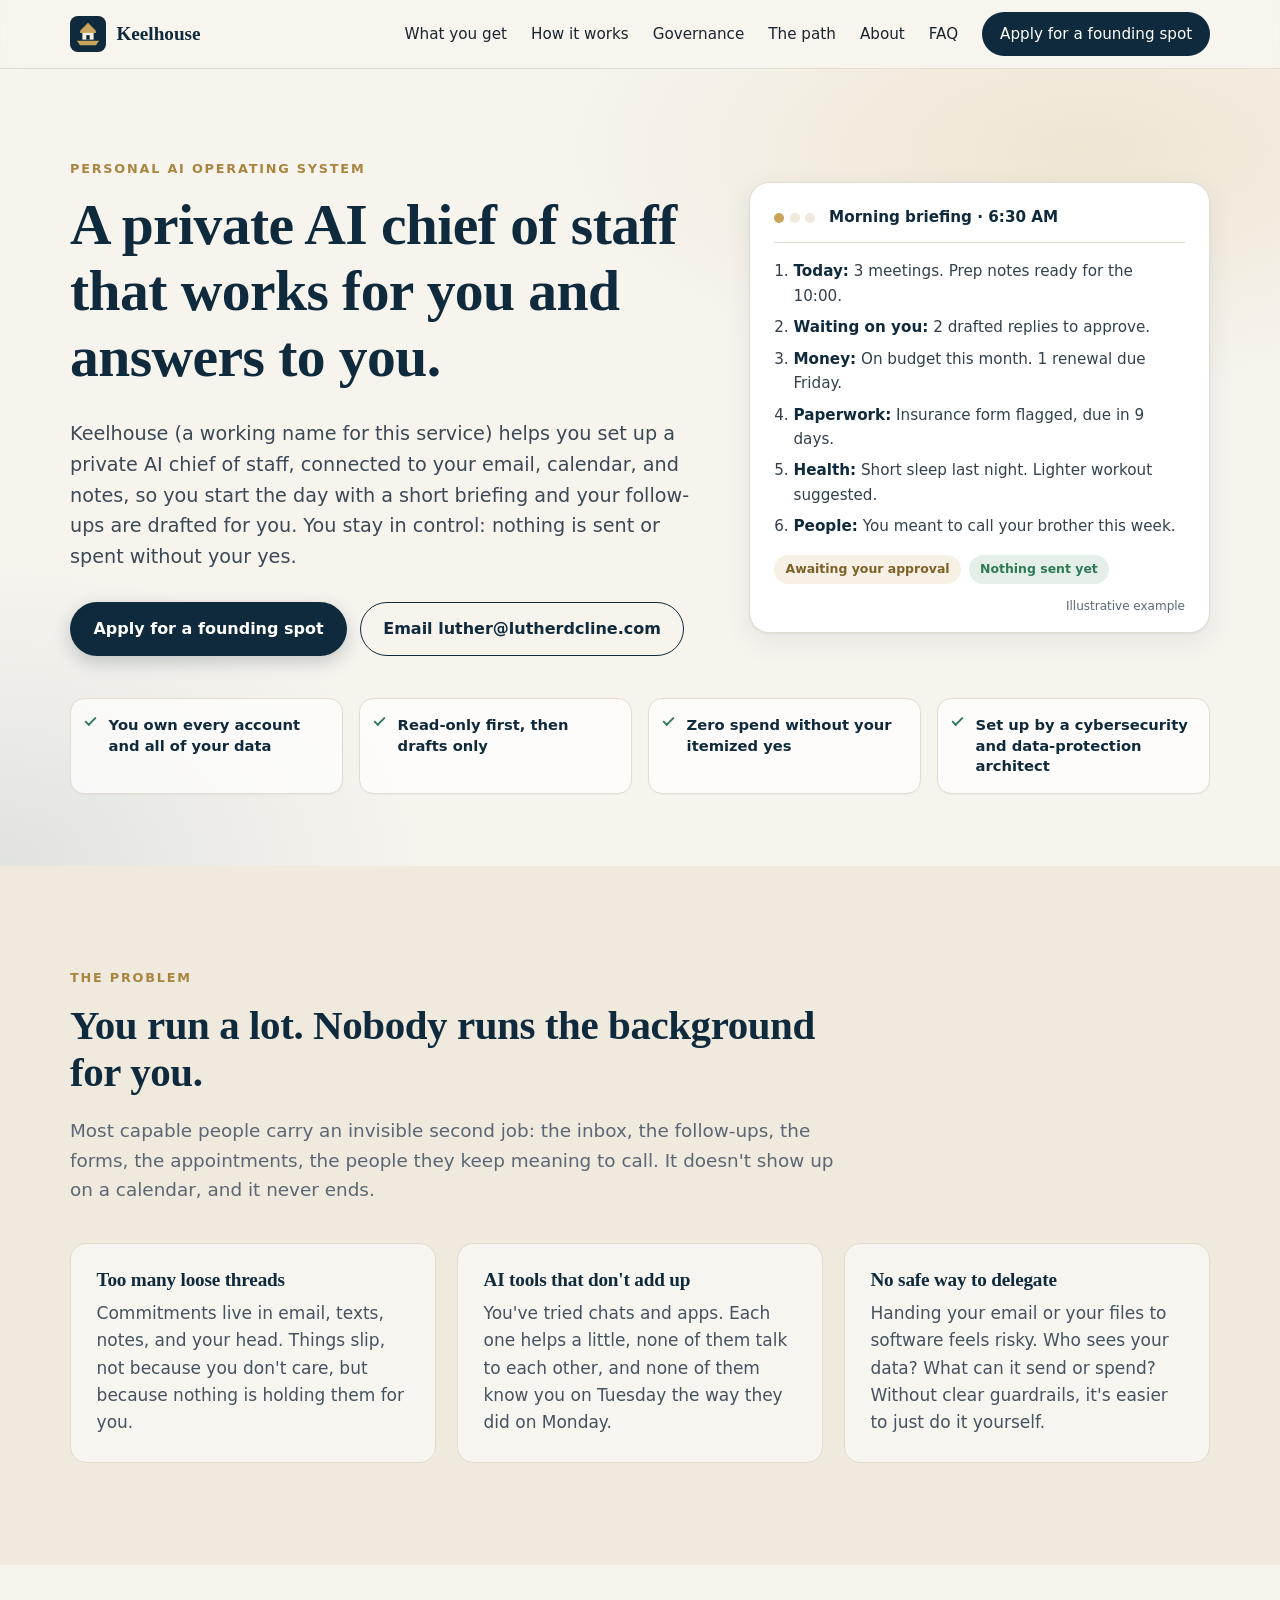
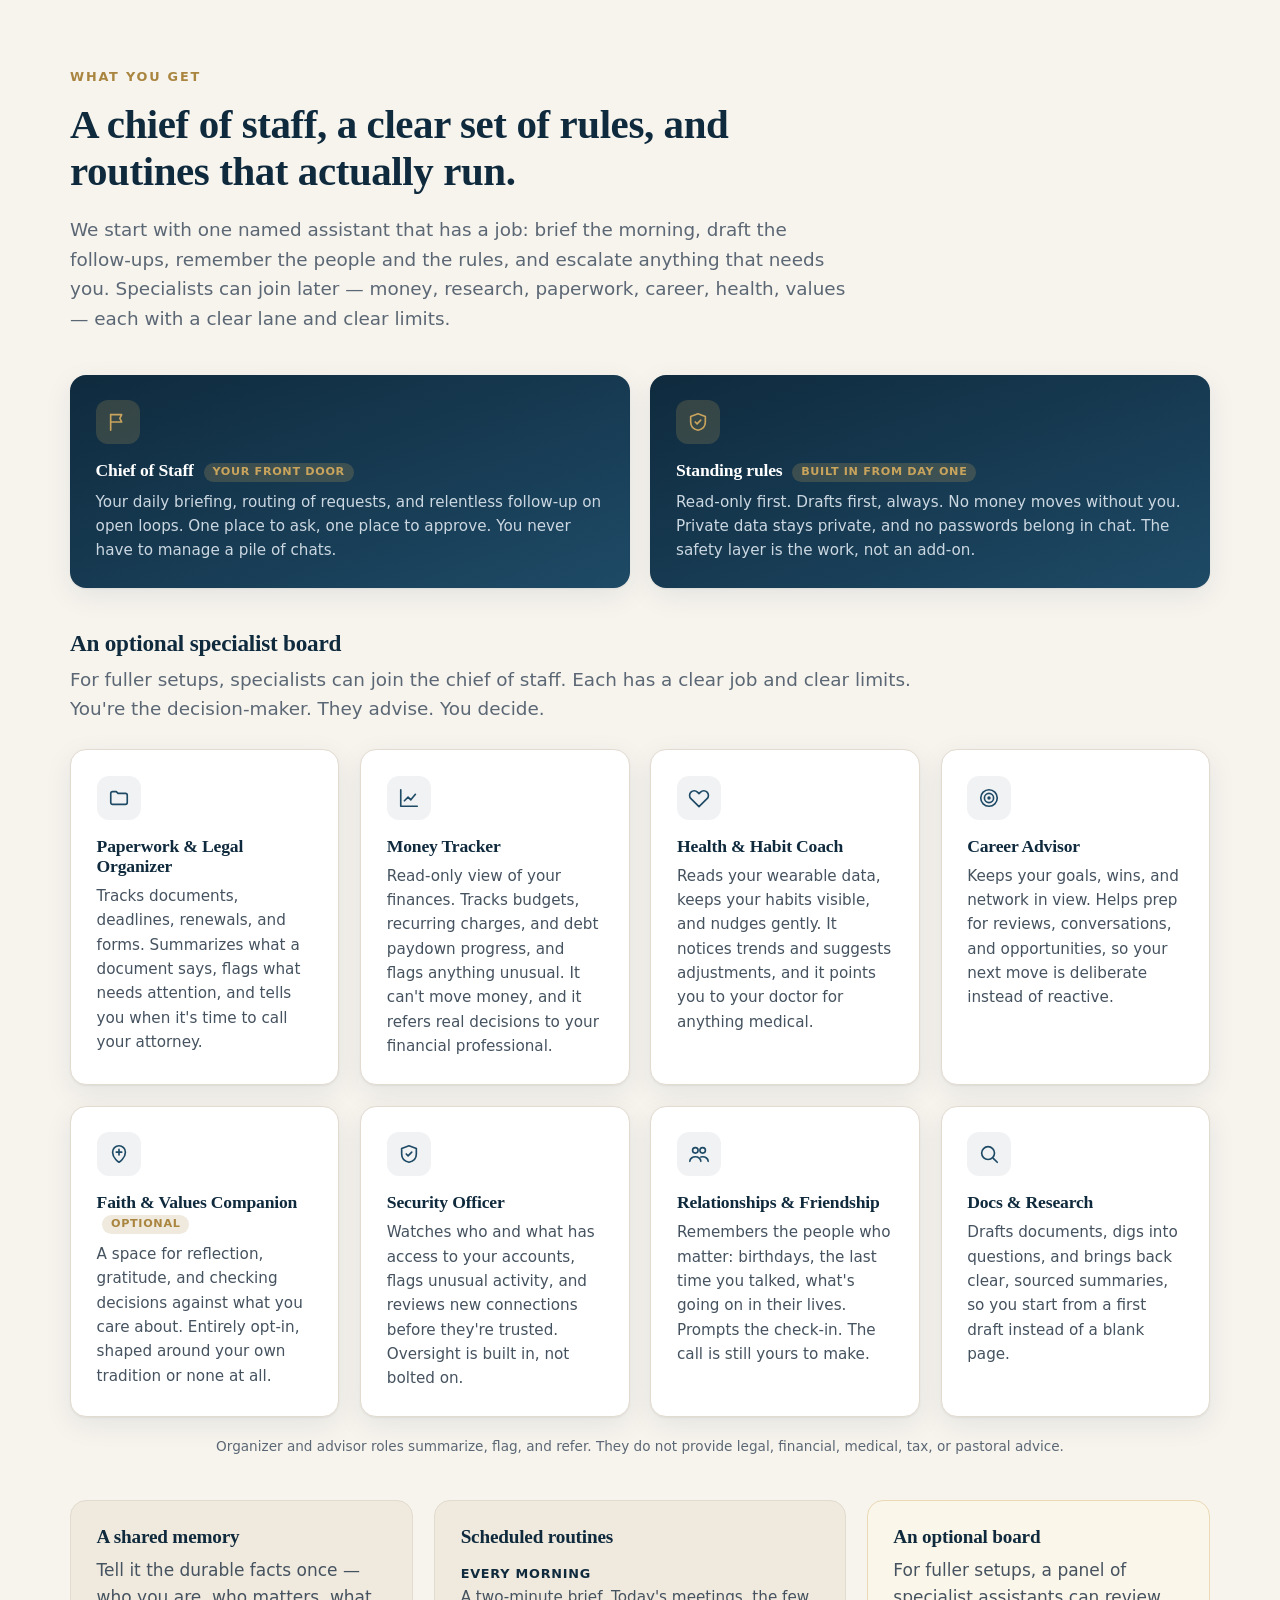
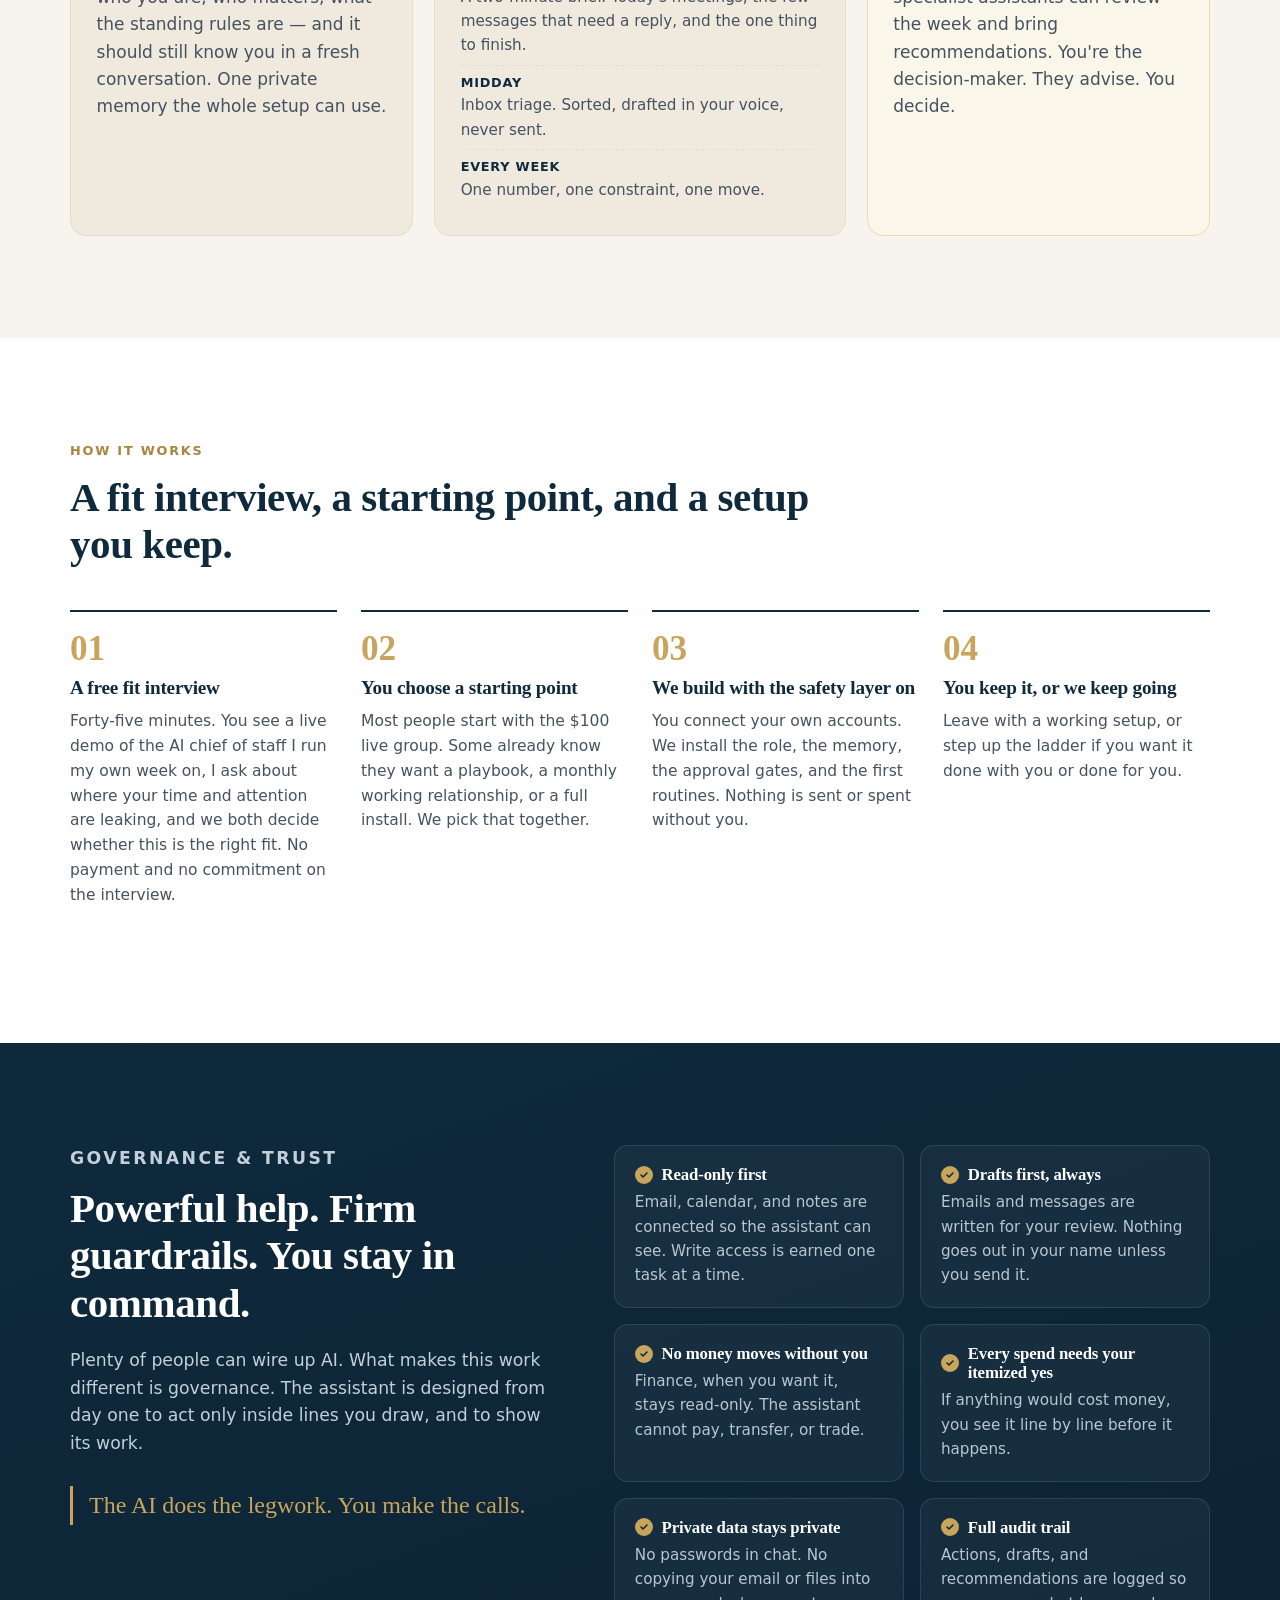
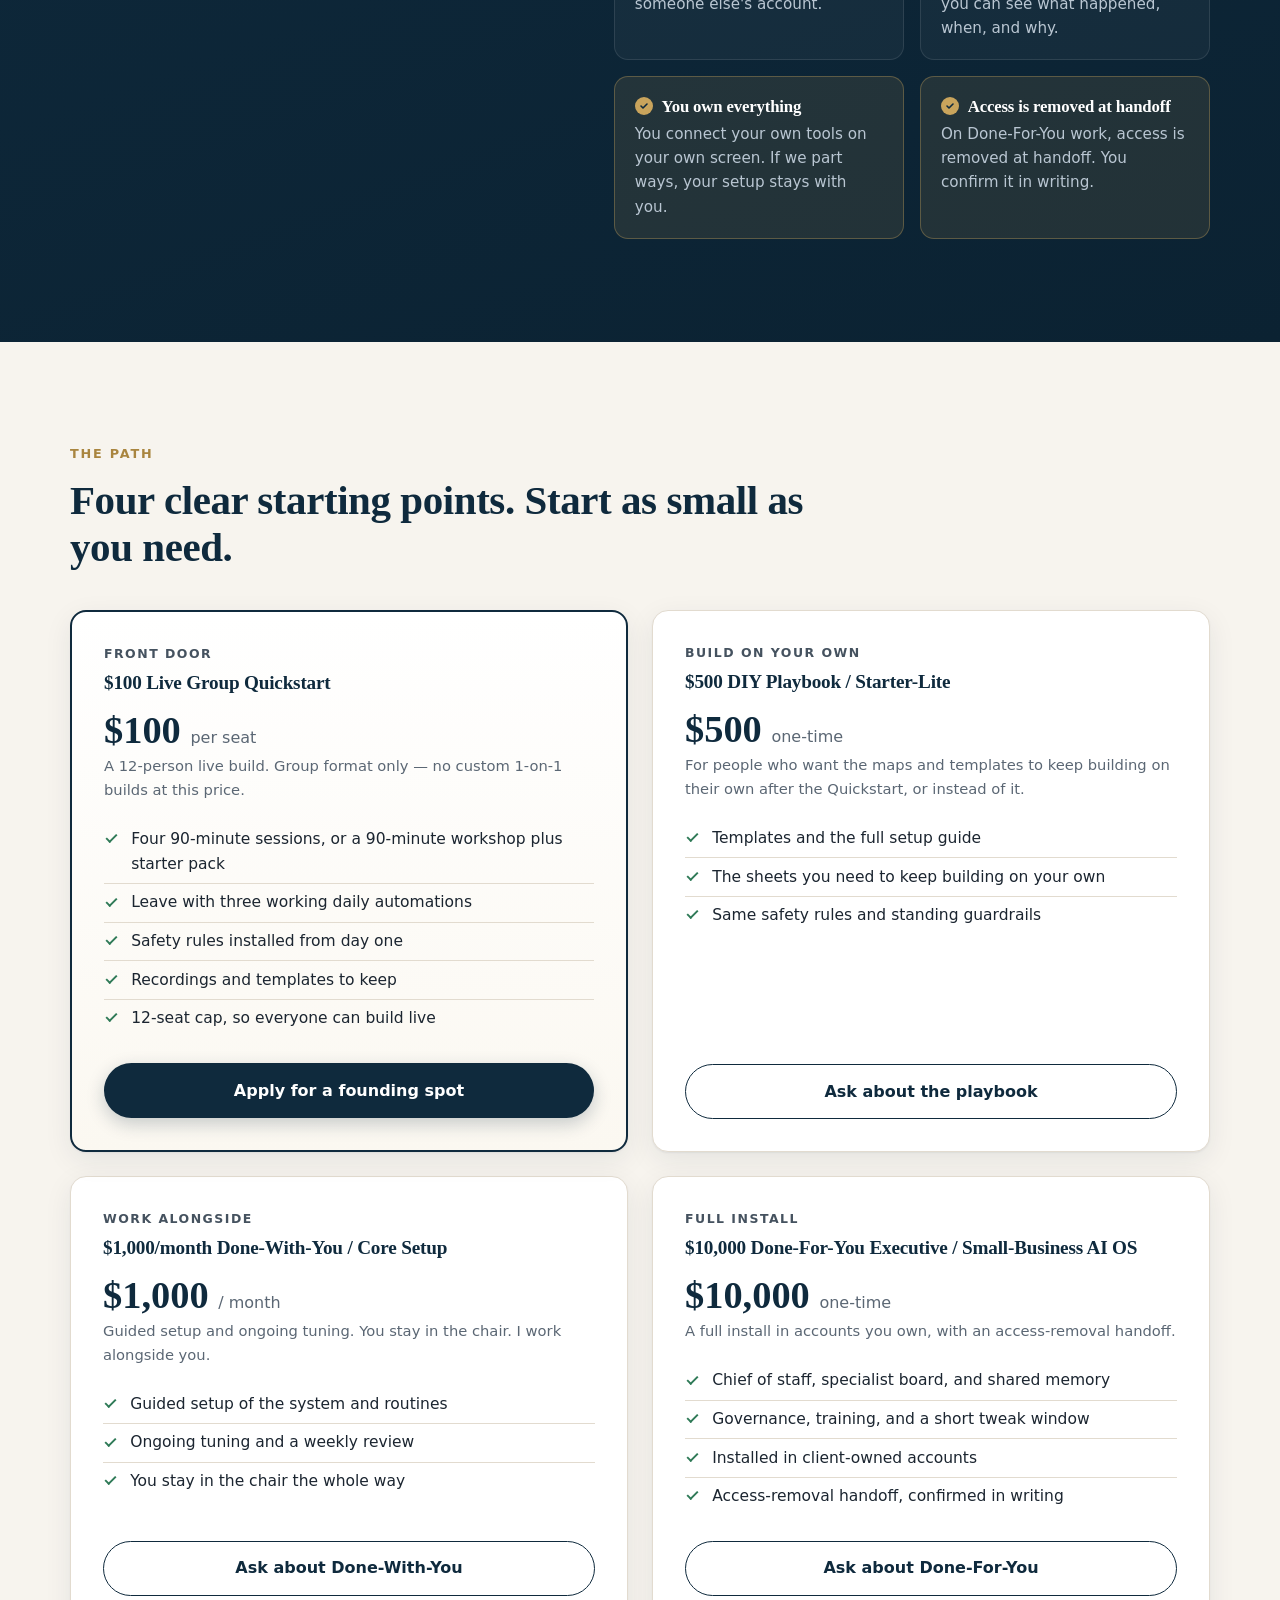
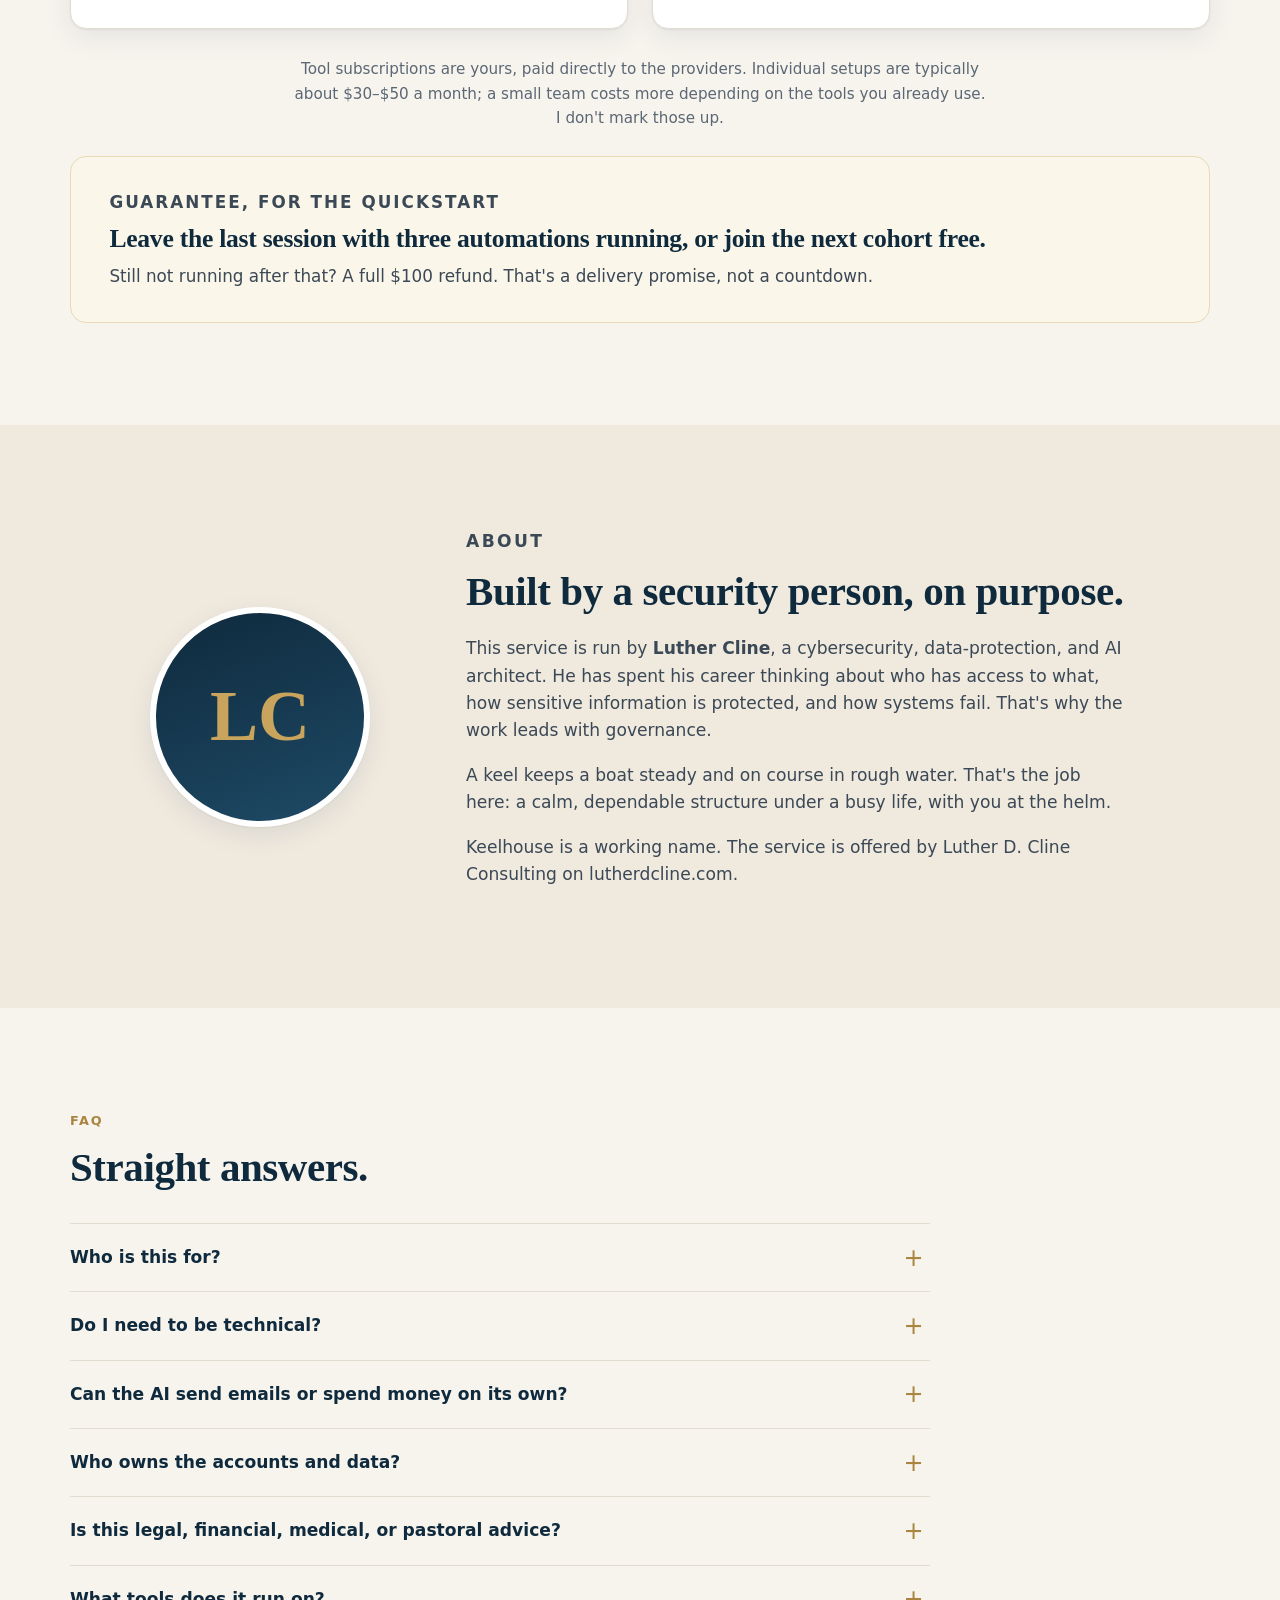
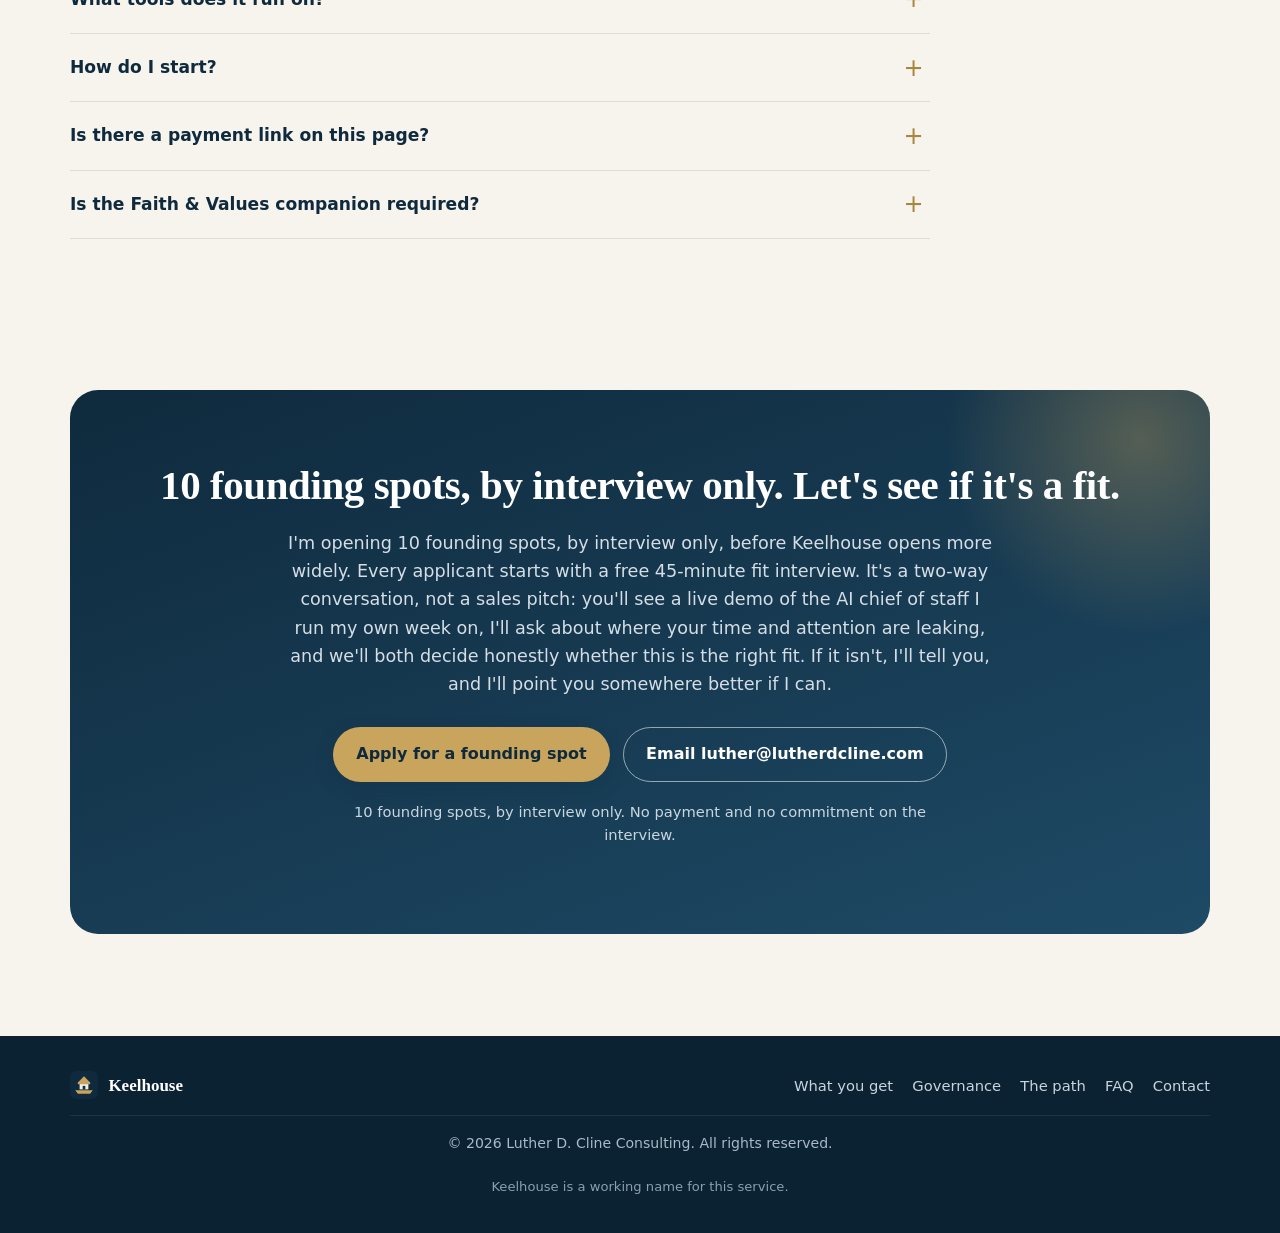
==== commit 02eac94f: "Replace Keelhouse intro-call booking with a founding-spot fit interview The contact section now offe" ====
--- a/keelhouse/index.html
+++ b/keelhouse/index.html
@@ -37,7 +37,7 @@
         <a href="#offers">The path</a>
         <a href="#about">About</a>
         <a href="#faq">FAQ</a>
-        <a class="btn btn-small" href="https://calendar.app.google/DQtsu7BLw8Nr7i2f9" target="_blank" rel="noopener">Book an intro call</a>
+        <a class="btn btn-small" href="https://calendar.app.google/DQtsu7BLw8Nr7i2f9" target="_blank" rel="noopener">Apply for a founding spot</a>
       </nav>
     </div>
   </header>
@@ -51,8 +51,8 @@
           <h1>A private AI chief of staff that works for you&nbsp;and answers to you.</h1>
           <p class="lede">Keelhouse (a working name for this service) helps you set up a private AI chief of staff, connected to your email, calendar, and notes, so you start the day with a short briefing and your follow-ups are drafted for you. You stay in control: nothing is sent or spent without your yes.</p>
           <div class="hero-actions">
-            <a class="btn btn-primary" href="https://calendar.app.google/DQtsu7BLw8Nr7i2f9" target="_blank" rel="noopener">Book a 45-minute intro call</a>
-            <a class="btn btn-ghost" href="mailto:luther@lutherdcline.com?subject=Keelhouse%20intro%20call">Email luther@lutherdcline.com</a>
+            <a class="btn btn-primary" href="https://calendar.app.google/DQtsu7BLw8Nr7i2f9" target="_blank" rel="noopener">Apply for a founding spot</a>
+            <a class="btn btn-ghost" href="mailto:luther@lutherdcline.com?subject=Keelhouse%20fit%20interview">Email luther@lutherdcline.com</a>
           </div>
         </div>
         <aside class="hero-card" aria-label="Example morning briefing">
@@ -203,13 +203,13 @@
     <section class="section how" id="how">
       <div class="container narrow">
         <p class="eyebrow">How it works</p>
-        <h2>A short call, a starting point, and a setup you keep.</h2>
+        <h2>A fit interview, a starting point, and a setup you keep.</h2>
       </div>
       <ol class="container steps">
         <li class="step">
           <span class="step-num">01</span>
-          <h3>A free intro call</h3>
-          <p>Forty-five minutes. You see a live demo of my own setup, we talk about where the days are getting lost, and we see whether a group Quickstart or a fuller setup is the right door. No payment and no commitment on the call.</p>
+          <h3>A free fit interview</h3>
+          <p>Forty-five minutes. You see a live demo of the AI chief of staff I run my own week on, I ask about where your time and attention are leaking, and we both decide whether this is the right fit. No payment and no commitment on the interview.</p>
         </li>
         <li class="step">
           <span class="step-num">02</span>
@@ -294,7 +294,7 @@
             <li>Recordings and templates to keep</li>
             <li>12-seat cap, so everyone can build live</li>
           </ul>
-          <a class="btn btn-primary btn-block" href="https://calendar.app.google/DQtsu7BLw8Nr7i2f9" target="_blank" rel="noopener">Book a 45-minute intro call</a>
+          <a class="btn btn-primary btn-block" href="https://calendar.app.google/DQtsu7BLw8Nr7i2f9" target="_blank" rel="noopener">Apply for a founding spot</a>
         </article>
         <article class="card offer">
           <p class="offer-label">Build on your own</p>
@@ -392,11 +392,11 @@
           </details>
           <details>
             <summary>How do I start?</summary>
-            <p>Most people start with a free 45-minute intro call, then the $100 group Quickstart. If you already know you want a playbook, a monthly working relationship, or a full install, say so on the call.</p>
+            <p>Most people start with a free 45-minute fit interview, then the $100 group Quickstart. If you already know you want a playbook, a monthly working relationship, or a full install, say so on the interview.</p>
           </details>
           <details>
             <summary>Is there a payment link on this page?</summary>
-            <p>Not yet. Until billing is fully set up, we hold seats and next steps by conversation and an intro call, at $0.</p>
+            <p>Not yet. Until billing is fully set up, we hold seats and next steps by conversation and a fit interview, at $0.</p>
           </details>
           <details>
             <summary>Is the Faith &amp; Values companion required?</summary>
@@ -409,12 +409,13 @@
     <!-- CONTACT -->
     <section class="section contact" id="contact">
       <div class="container contact-box">
-        <h2>Ready to get the background off your plate, without giving up the helm?</h2>
-        <p>Start with a short, no-pressure intro call. We'll look at whether a governed AI chief of staff would help, and which starting point fits.</p>
+        <h2>10 founding spots, by interview only. Let's see if it's a fit.</h2>
+        <p>I'm opening 10 founding spots, by interview only, before Keelhouse opens more widely. Every applicant starts with a free 45-minute fit interview. It's a two-way conversation, not a sales pitch: you'll see a live demo of the AI chief of staff I run my own week on, I'll ask about where your time and attention are leaking, and we'll both decide honestly whether this is the right fit. If it isn't, I'll tell you, and I'll point you somewhere better if I can.</p>
         <div class="hero-actions center">
-          <a class="btn btn-primary" href="https://calendar.app.google/DQtsu7BLw8Nr7i2f9" target="_blank" rel="noopener">Book a 45-minute intro call</a>
-          <a class="btn btn-ghost-light" href="mailto:luther@lutherdcline.com?subject=Keelhouse%20intro%20call">Email luther@lutherdcline.com</a>
-        </div>
+          <a class="btn btn-primary" href="https://calendar.app.google/DQtsu7BLw8Nr7i2f9" target="_blank" rel="noopener">Apply for a founding spot</a>
+          <a class="btn btn-ghost-light" href="mailto:luther@lutherdcline.com">Email luther@lutherdcline.com</a>
+        </div>
+        <p class="contact-note">10 founding spots, by interview only. No payment and no commitment on the interview.</p>
       </div>
     </section>
   </main>
--- a/keelhouse/styles.css
+++ b/keelhouse/styles.css
@@ -180,7 +180,8 @@
 .contact-box::after{content:"";position:absolute;width:420px;height:420px;right:-140px;top:-160px;border-radius:50%;background:radial-gradient(circle,rgba(201,164,92,.35),transparent 65%)}
 .contact-box > *{position:relative;z-index:1}
 .contact-box h2{color:#fff}
-.contact-box p{max-width:36em;margin-inline:auto;font-size:1.1rem}
+.contact-box p{max-width:40em;margin-inline:auto;font-size:1.1rem}
+.contact-box p.contact-note{margin-top:1.15rem;font-size:.92rem;color:#c9d6e0}
 .contact .btn-primary{background:var(--brass);color:var(--navy)}
 .contact .btn-primary:hover{background:#d6b46d}
 
@@ -206,12 +207,14 @@
   .system-grid{grid-template-columns:1fr}
   .proof-strip{grid-template-columns:repeat(2,1fr)}
 }
-@media (max-width:880px){
+@media (max-width:1080px){
   .nav-toggle{display:block}
   .site-nav{position:absolute;top:68px;left:0;right:0;flex-direction:column;align-items:stretch;gap:0;background:var(--paper);border-bottom:1px solid var(--line);padding:.5rem 1.25rem 1.25rem;display:none}
   .site-nav.open{display:flex}
-  .site-nav a{padding:.8rem 0;border-bottom:1px solid var(--line)}
+  .site-nav a{padding:.8rem 0;border-bottom:1px solid var(--line);font-size:1rem}
   .site-nav .btn{margin-top:.8rem;border:0}
+}
+@media (max-width:880px){
   .hero-grid,.gov-grid,.offers-grid,.lead-roles{grid-template-columns:1fr}
   .gov-intro{position:static}
   .cards-3{grid-template-columns:1fr}
